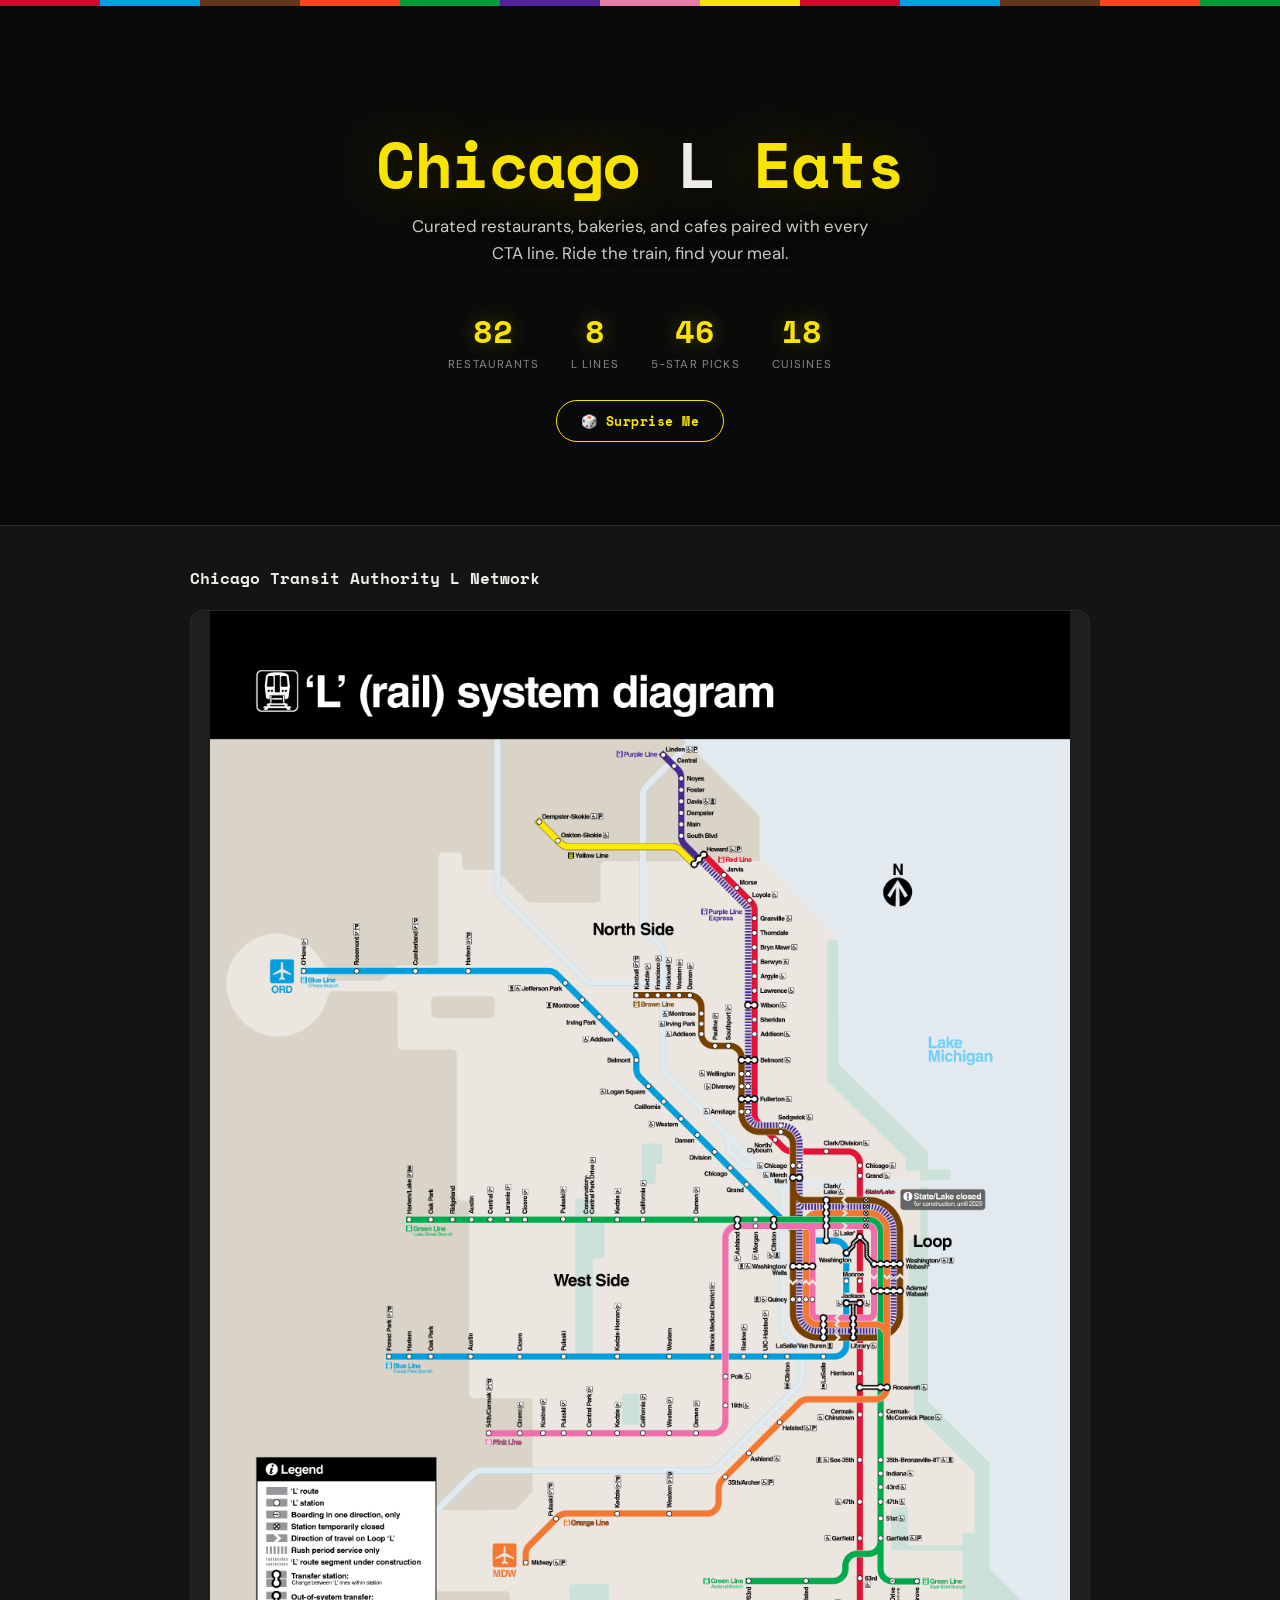
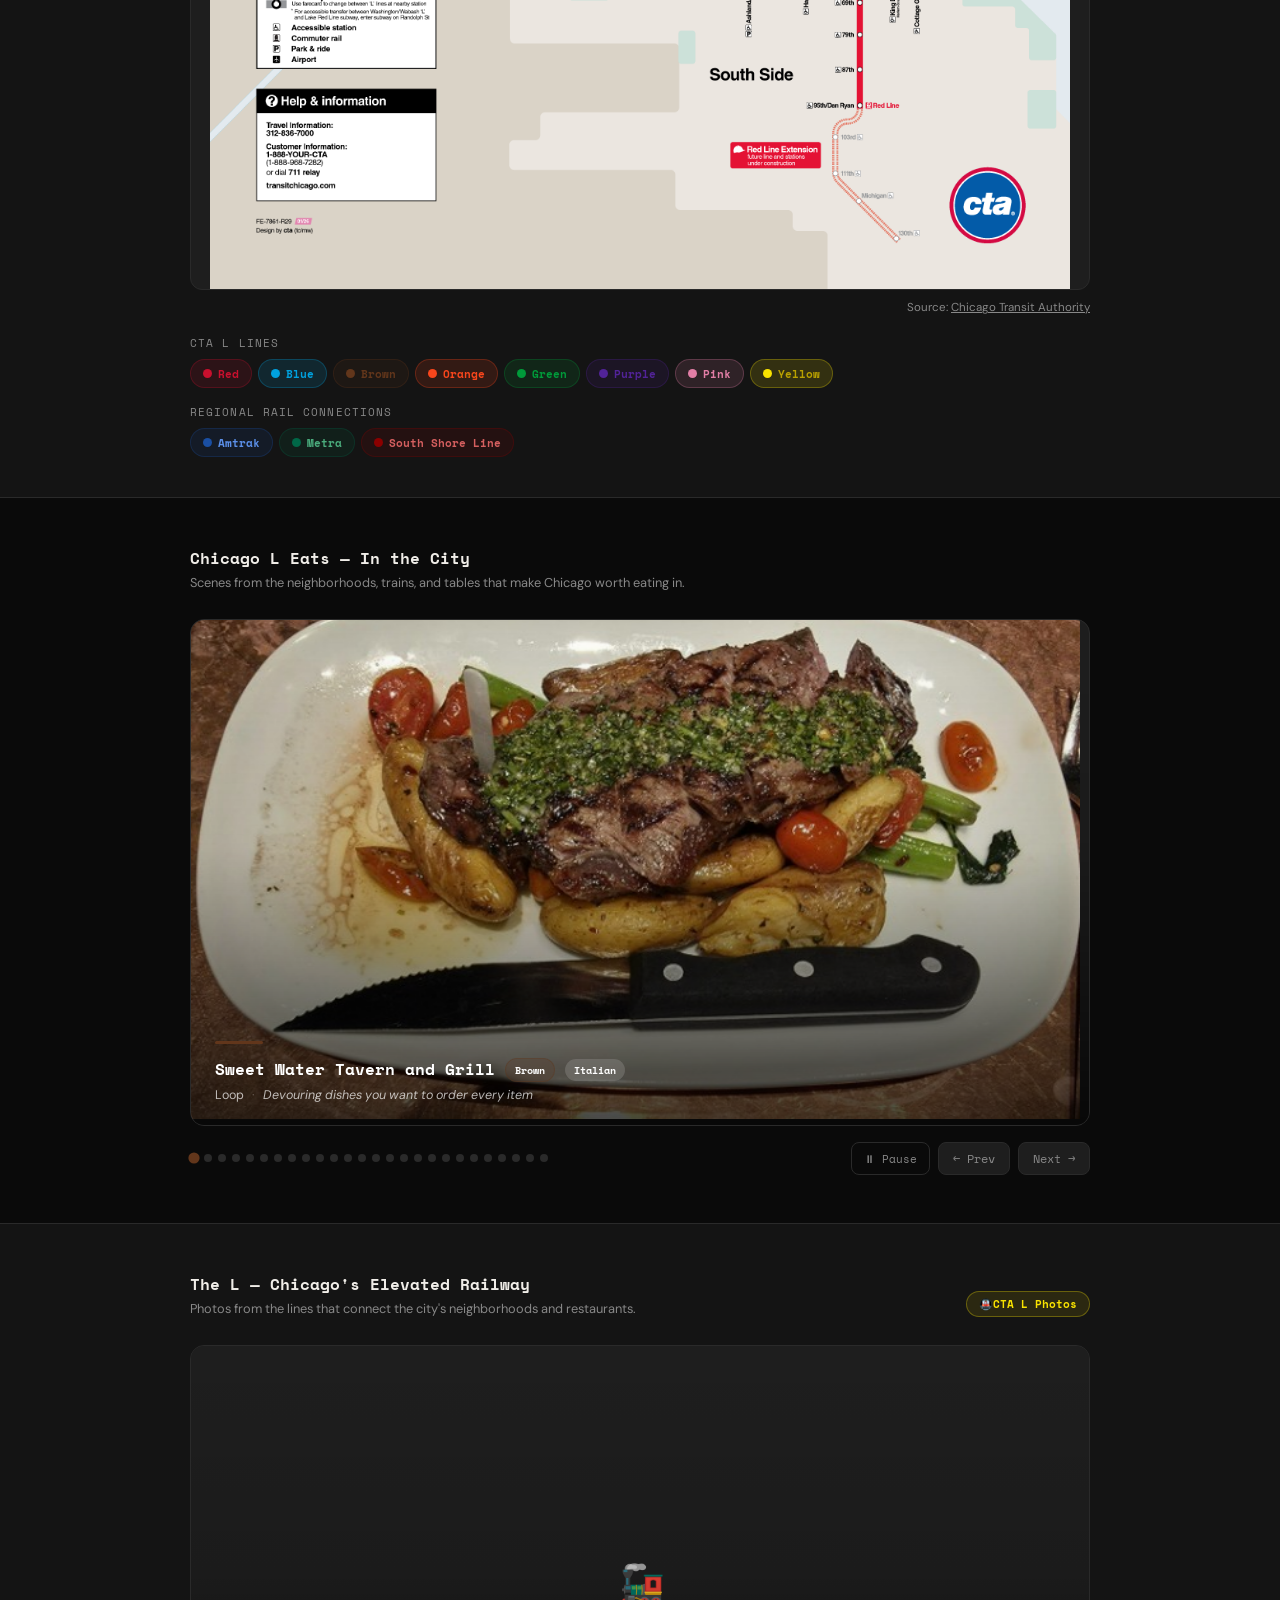
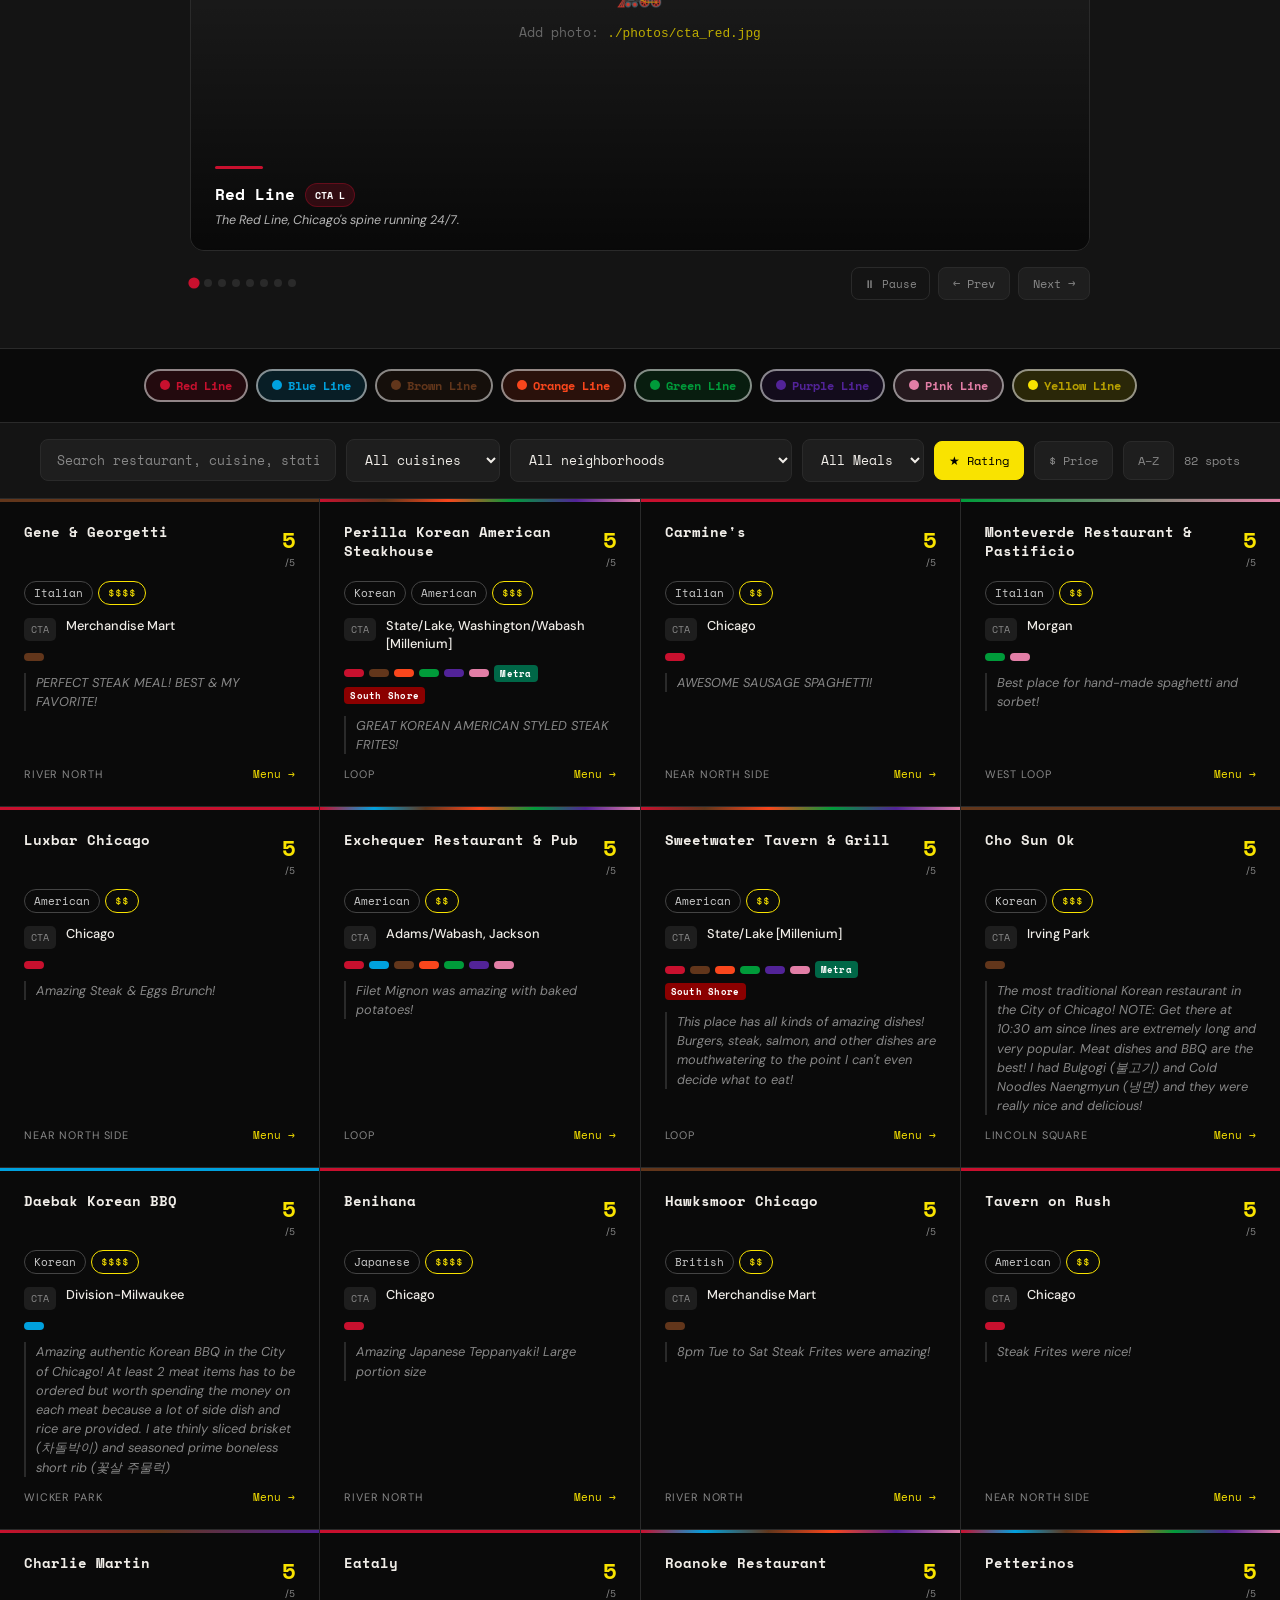
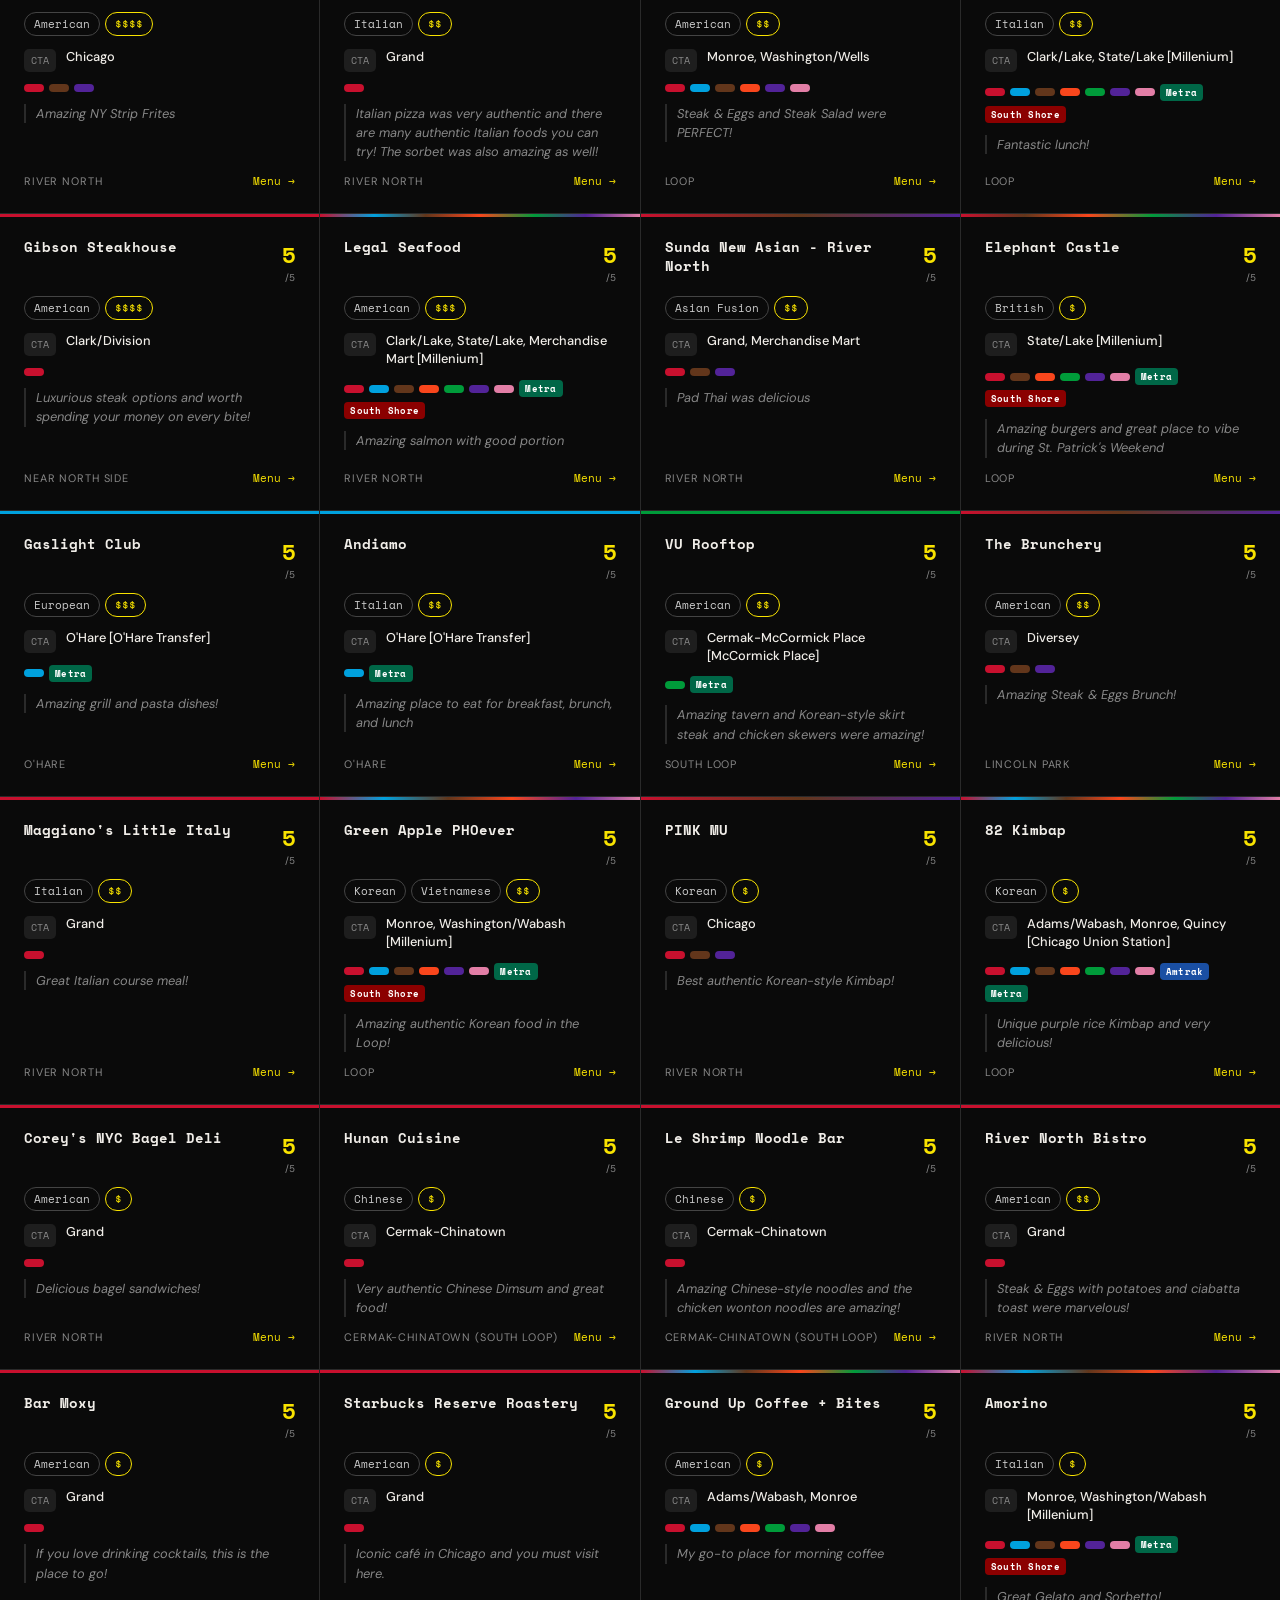
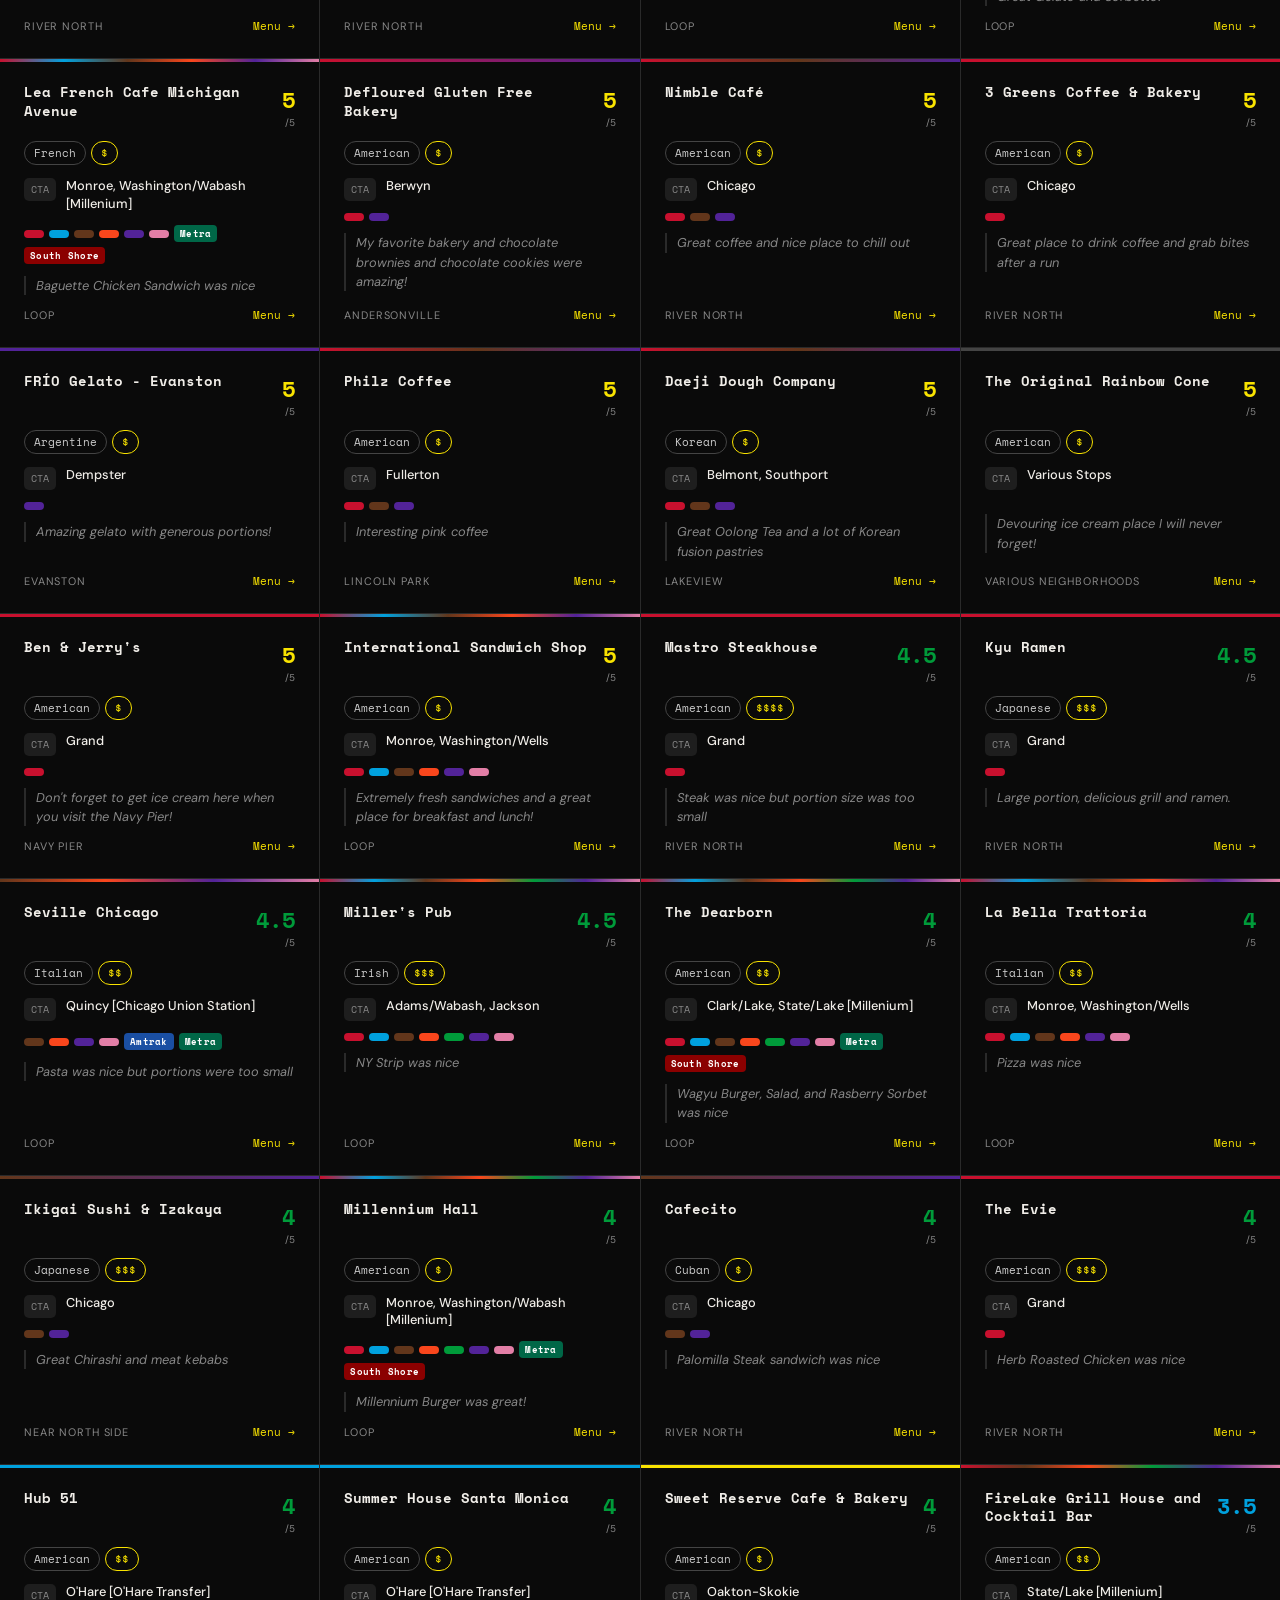
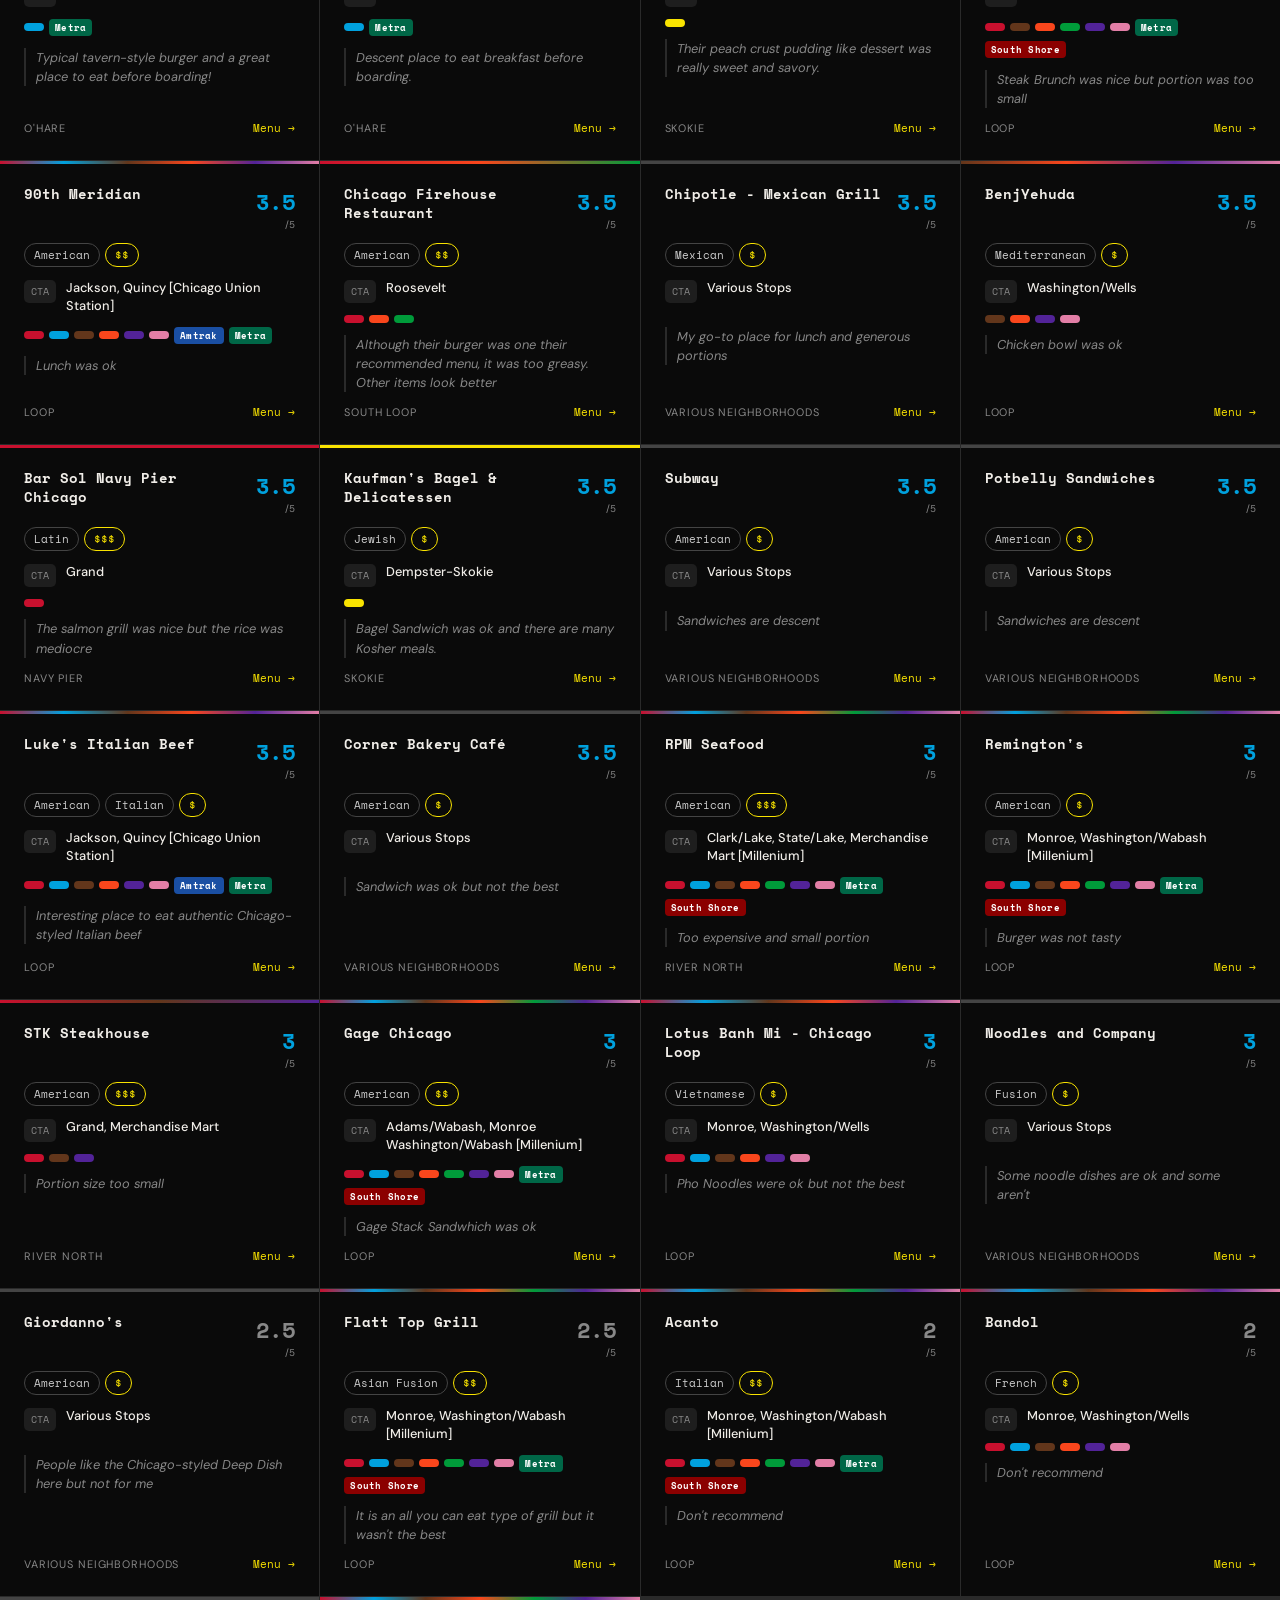
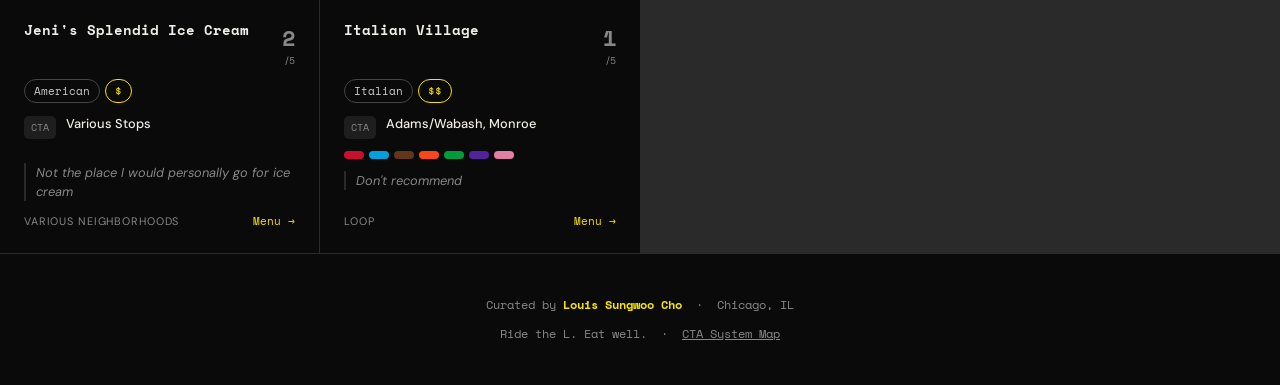
==== index.html @ 239d0ec7 "add" ====
<!DOCTYPE html>
<html lang="en">
<head>
<meta charset="UTF-8">
<meta name="viewport" content="width=device-width, initial-scale=1.0">
<title>Chicago L Eats — Ride the Line, Find Your Meal</title>
<link rel="icon" href="favicon.ico?v=2" type="image/x-icon"/>
<link rel="preconnect" href="https://fonts.googleapis.com">
<link href="https://fonts.googleapis.com/css2?family=Space+Mono:ital,wght@0,400;0,700;1,400&family=DM+Sans:wght@300;400;500;600&display=swap" rel="stylesheet">
<link rel="stylesheet" href="./styles.css">
</head>
<body>

<div class="hero-track"></div>

<header class="hero">
  <!--
    VIDEO BACKGROUND: add your .mp4 file to your repo and set the src below.
    e.g. src="./videos/chicago_l.mp4"
    Recommended: a short 10-30s looping clip of the L train or Chicago skyline.
    Keep the file under 20MB for fast loading. Convert at handbrake.fr if needed.
  -->
  <!-- <video class="hero-video" autoplay muted loop playsinline poster="./photos/chicago_l_henge.jpg">
    <source src="./videos/chicago_l.mp4" type="video/mp4">
  </video> -->

  <div class="hero-video-wrap">
    <iframe
      class="hero-video"
      src="https://www.youtube.com/embed/EY0L-EvejqA?autoplay=1&mute=1&loop=1&playlist=EY0L-EvejqA&controls=0&playsinline=1&rel=0"
      title="Chicago L background video"
      frameborder="0"
      allow="autoplay; fullscreen"
      allowfullscreen>
    </iframe>
  </div>
  <div class="hero-overlay"></div>

 

  <h1>Chicago <span>L</span> Eats</h1>
  <p>Curated restaurants, bakeries, and cafes paired with every CTA line. Ride the train, find your meal.</p>
  <div class="hero-stats">
    <div class="stat"><div class="stat-n" id="stat-total">—</div><div class="stat-l">Restaurants</div></div>
    <div class="stat"><div class="stat-n">8</div><div class="stat-l">L Lines</div></div>
    <div class="stat"><div class="stat-n" id="stat-5star">—</div><div class="stat-l">5-Star Picks</div></div>
    <div class="stat"><div class="stat-n" id="stat-cuisines">—</div><div class="stat-l">Cuisines</div></div>
  </div>
  <div class="surprise-wrap">
    <button class="surprise-btn" onclick="openSurprise()">🎲 Surprise Me</button>
  </div>
</header>

<!-- CTA SYSTEM MAP -->
<section class="map-section">
  <div class="map-section-inner">
    <div class="map-header">
      <div>
        <div class="map-title">Chicago Transit Authority L Network</div>
      </div>
    </div>
    <div class="map-img-wrap" id="mapWrap">
      <img src="./cta_l_map.png" alt="CTA L System Map"
           onerror="this.parentElement.innerHTML=document.getElementById('mapFallback').innerHTML"
           style="width:100%; display:block;">
    </div>
    <div id="mapFallback" style="display:none">
      <div class="map-img-placeholder">
        <div class="map-icon">🗺️</div>
        <div>Add <code>cta_l_map.png</code> to your repo to display the system map here.</div>
        <div style="margin-top:8px"><a href="https://www.transitchicago.com/maps/" target="_blank" style="color:var(--accent)">Download official CTA map →</a></div>
      </div>
    </div>
    <div class="map-source">
      Source: <a href="https://www.transitchicago.com/maps/" target="_blank">Chicago Transit Authority</a>
    </div>
    <div class="transit-legend">
      <div class="transit-group">
        <div class="transit-group-label">CTA L Lines</div>
        <div class="transit-pills" id="ctaPills"></div>
      </div>
      <div class="transit-group">
        <div class="transit-group-label">Regional Rail Connections</div>
        <div class="transit-pills">
          <div class="transit-pill" style="background:#1a4fa322; color:#5b8fe8; border-color:#1a4fa344">
            <div class="transit-dot" style="background:#1a4fa3"></div>Amtrak
          </div>
          <div class="transit-pill" style="background:#00674722; color:#4aab7c; border-color:#00674744">
            <div class="transit-dot" style="background:#006747"></div>Metra
          </div>
          <div class="transit-pill" style="background:#8B000022; color:#d45f5f; border-color:#8B000044">
            <div class="transit-dot" style="background:#8B0000"></div>South Shore Line
          </div>
        </div>
      </div>
    </div>
  </div>
</section>

<!-- PHOTO GALLERY -->
<section class="gallery-section">
  <div class="gallery-section-inner">
    <div class="gallery-header">
      <div class="gallery-title">Chicago L Eats — In the City</div>
      <div class="gallery-subtitle">Scenes from the neighborhoods, trains, and tables that make Chicago worth eating in.</div>
    </div>
    <div class="gallery-stage" id="galleryStage"></div>
    <div class="gallery-controls">
      <div class="gallery-dots" id="galleryDots"></div>
      <div style="display:flex;gap:8px;align-items:center">
        <button class="gallery-pause-btn" id="galleryPauseBtn" onclick="toggleGalleryPause()">⏸ Pause</button>
        <div class="gallery-nav">
          <button class="gallery-nav-btn" onclick="galleryStep(-1)">← Prev</button>
          <button class="gallery-nav-btn" onclick="galleryStep(1)">Next →</button>
        </div>
      </div>
    </div>
  </div>
</section>

<!-- L TRAIN PHOTO GALLERY -->
<section class="l-train-section">
  <div class="l-train-section-inner">
    <div class="l-train-header">
      <div>
        <div class="l-train-title">The L — Chicago's Elevated Railway</div>
        <div class="l-train-subtitle">Photos from the lines that connect the city's neighborhoods and restaurants.</div>
      </div>
      <div class="l-train-badge">🚇CTA L Photos</div>
    </div>
    <div class="gallery-stage" id="lTrainStage"></div>
    <div class="gallery-controls">
      <div class="gallery-dots" id="lTrainDots"></div>
      <div style="display:flex;gap:8px;align-items:center">
        <button class="gallery-pause-btn" id="lTrainPauseBtn" onclick="toggleLTrainPause()">⏸ Pause</button>
        <div class="gallery-nav">
          <button class="gallery-nav-btn" onclick="lTrainStep(-1)">← Prev</button>
          <button class="gallery-nav-btn" onclick="lTrainStep(1)">Next →</button>
        </div>
      </div>
    </div>
  </div>
</section>

<!-- L LINE FILTER -->
<div class="lines-legend" id="linesLegend"></div>

<!-- CONTROLS -->
<div class="controls">
  <input type="text" id="searchInput" placeholder="Search restaurant, cuisine, station...">
  <select id="cuisineFilter"><option value="">All cuisines</option></select>
  <select id="neighborhoodFilter"><option value="">All neighborhoods</option></select>
  <select id="mealFilter">
    <option value="">All Meals</option>
    <option value="Breakfast">Breakfast</option>
    <option value="Lunch">Lunch</option>
    <option value="Dinner">Dinner</option>
    <option value="Bakery">Bakery</option>
    <option value="Café">Café</option>
    <option value="Dessert">Dessert</option>
  </select>
  <button class="sort-btn active" id="sortRating" onclick="setSort('rating')">★ Rating</button>
  <button class="sort-btn" id="sortPrice" onclick="setSort('price')">$ Price</button>
  <button class="sort-btn" id="sortName" onclick="setSort('name')">A–Z</button>
  <span class="count-badge" id="countBadge">Loading…</span>
</div>

<!-- GRID -->
<div class="grid" id="grid"></div>
<div class="no-results" id="noResults" style="display:none;">No restaurants match your filters. Try adjusting your search or line selection.</div>

<!-- DETAIL MODAL -->
<div class="modal-overlay" id="modalOverlay" onclick="closeModal(event)">
  <div class="modal">
    <div class="modal-hero">
      <div class="modal-hero-bar" id="modalBar"></div>
      <button class="modal-close" onclick="closeModalDirect()">✕</button>
      <div class="modal-title" id="modalTitle"></div>
    </div>
    <div class="modal-body" id="modalBody"></div>
  </div>
</div>

<!-- CINEMATIC SURPRISE MODAL -->
<div class="surprise-overlay" id="surpriseOverlay" onclick="closeSurprise(event)">
  <div class="surprise-modal" id="surpriseModal">
    <button class="surprise-close-btn" onclick="closeSurpriseDirectly()">✕</button>

    <!-- Animated line color banner -->
    <div class="surprise-line-banner" id="surpriseLineBanner"></div>

    <!-- PHASE 1: Rolling -->
    <div class="surprise-rolling-phase" id="surpriseRollingPhase">
      <div class="dice-wrap">
        <div class="dice" id="surpriseDice">🎲</div>
      </div>
      <div class="slot-machine-wrap">
        <div class="slot-machine" id="slotMachine">Gene & Georgetti</div>
      </div>
      <div class="rolling-label" id="rollingLabel">Finding your next meal...</div>
      <div class="rolling-lines" id="rollingLineDots"></div>
    </div>

    <!-- PHASE 2: Reveal -->
    <div class="surprise-reveal-phase" id="surpriseRevealPhase">
      <div class="surprise-reveal-header">
        <div class="surprise-reveal-bg" id="surpriseRevealBg"></div>
        <div class="surprise-reveal-overlay"></div>
        <div class="surprise-reveal-title-wrap">
          <div class="surprise-reveal-restaurant" id="surpriseRevealName"></div>
          <div class="surprise-reveal-subtitle-row" id="surpriseRevealSubtitle"></div>
        </div>
      </div>

      <div class="surprise-stars-row" id="surpriseStarsRow"></div>
      <div class="surprise-tags-row" id="surpriseTagsRow"></div>
      <div class="surprise-quote" id="surpriseQuote"></div>
      <div class="surprise-station-row" id="surpriseStationRow"></div>

      <div class="surprise-actions">
        <button class="surprise-action-btn" onclick="rerollSurprise()">🎲 Roll Again</button>
        <button class="surprise-action-btn primary" onclick="viewSurprise()">Let's Go! →</button>
      </div>
    </div>
  </div>
</div>

<footer>
  <p>Curated by <strong>Louis Sungwoo Cho</strong> &nbsp;·&nbsp; Chicago, IL</p>
  <p style="margin-top:6px">Ride the L. Eat well. &nbsp;·&nbsp; <a href="https://www.transitchicago.com/maps/" target="_blank">CTA System Map</a></p>
</footer>

<script src="./app.js"></script>
</body>
</html>
---- styles.css ----
/* ================================================================
   Chicago L Eats — styles.css
   ================================================================ */

:root {
  --red: #C8102E; --blue: #00A1DE; --brown: #62361B; --orange: #F9461C; --green: #009B3A;
  --purple: #522398; --pink: #E27EA6; --yellow: #F9E300;
  --bg: #0a0a0a; --surface: #141414; --surface2: #1e1e1e; --border: #2a2a2a;
  --text: #f0ede8; --muted: #888; --accent: #F9E300;
  --amtrak: #1a4fa3; --metra: #006747; --southshore: #8B0000;
}
* { box-sizing: border-box; margin: 0; padding: 0; }
body { font-family: 'DM Sans', sans-serif; background: var(--bg); color: var(--text); min-height: 100vh; }

/* ---- ANIMATED TRACK ---- */
.hero-track {
  position: fixed;
  top: 0; left: 0; right: 0;
  height: 6px; z-index: 999;
  background: repeating-linear-gradient(90deg,
    var(--red)    0px  100px,
    var(--blue)   100px 200px,
    var(--brown)  200px 300px,
    var(--orange) 300px 400px,
    var(--green)  400px 500px,
    var(--purple) 500px 600px,
    var(--pink)   600px 700px,
    var(--yellow) 700px 800px
  );
  background-size: 800px 100%;
  animation: slide 16s linear infinite;
}
@keyframes slide {
  from { background-position: 0 0; }
  to   { background-position: 800px 0; }
}

/* ---- HERO with VIDEO BACKGROUND ----
.hero {
  position: relative; padding: 120px 40px 80px; text-align: center;
  border-bottom: 1px solid var(--border); overflow: hidden; margin-top: 6px;
  min-height: 520px; display: flex; flex-direction: column; align-items: center; justify-content: center;
}


/* ---- HERO with VIDEO BACKGROUND ---- */
.hero {
  position: relative;
  padding: 120px 40px 80px;
  text-align: center;
  border-bottom: 1px solid var(--border);
  overflow: hidden;
  margin-top: 6px;
  min-height: 520px;
  display: flex;
  flex-direction: column;
  align-items: center;
  justify-content: center;
}

/* YouTube iframe wrapper */
.hero-video-wrap {
  position: absolute;
  inset: 0;
  z-index: 0;
  overflow: hidden;
}

/* YouTube iframe background */
.hero-video {
  position: absolute;
  top: 50%;
  left: 50%;
  width: 177.78vh;
  height: 56.25vw;
  min-width: 100%;
  min-height: 100%;
  transform: translate(-50%, -50%);
  opacity: 0.75;
  z-index: 0;
  pointer-events: none;
  border: 0;
}

/* Dark overlay over video */
.hero-overlay {
  position: absolute;
  inset: 0;
  z-index: 1;
  background: linear-gradient(
    to bottom,
    rgba(10,10,10,0.5) 0%,
    rgba(10,10,10,0.3) 50%,
    rgba(10,10,10,0.7) 100%
  );
  pointer-events: none;
}

/* All hero content sits above video */
.hero > *:not(.hero-video-wrap):not(.hero-overlay) {
  position: relative;
  z-index: 2;
}

.hero h1 {
  font-family: 'Space Mono', monospace;
  font-size: clamp(2rem, 5vw, 4rem);
  font-weight: 700;
  letter-spacing: -0.02em;
  line-height: 1.1;
  color: var(--accent);
  text-shadow: 0 0 60px rgba(249,227,0,0.3), 0 2px 20px rgba(0,0,0,0.8);
}

.hero h1 span { color: var(--text); }

.hero p {
  font-size: 1.05rem;
  color: rgba(240,237,232,0.85);
  max-width: 480px;
  margin: 14px auto 0;
  line-height: 1.6;
  text-shadow: 0 1px 8px rgba(0,0,0,0.6);
}

.hero-stats {
  display: flex;
  gap: 32px;
  justify-content: center;
  margin-top: 40px;
  flex-wrap: wrap;
}

.stat { text-align: center; }

.stat-n {
  font-family: 'Space Mono', monospace;
  font-size: 2rem;
  font-weight: 700;
  color: var(--accent);
  text-shadow: 0 0 20px rgba(249,227,0,0.3);
}

.stat-l {
  font-size: 0.72rem;
  color: var(--muted);
  text-transform: uppercase;
  letter-spacing: 0.1em;
  margin-top: 2px;
}


/* ---- SURPRISE ME BUTTON ---- */
.surprise-wrap { display: flex; justify-content: center; margin-top: 28px; }
.surprise-btn {
  font-family: 'Space Mono', monospace; font-size: 0.82rem; font-weight: 700;
  background: transparent; border: 1.5px solid var(--accent); color: var(--accent);
  padding: 10px 24px; border-radius: 30px; cursor: pointer;
  transition: all 0.2s; letter-spacing: 0.04em;
}
.surprise-btn:hover { background: var(--accent); color: #000; transform: scale(1.04); }

/* ---- MAP SECTION ---- */
.map-section {
  border-bottom: 1px solid var(--border); padding: 40px;
  background: var(--surface);
}
.map-section-inner { max-width: 900px; margin: 0 auto; }
.map-header { display: flex; justify-content: space-between; align-items: center; margin-bottom: 20px; flex-wrap: wrap; gap: 12px; }
.map-title { font-family: 'Space Mono', monospace; font-size: 1rem; font-weight: 700; color: var(--text); }
.map-subtitle { font-size: 0.8rem; color: var(--muted); margin-top: 3px; }
.map-img-wrap {
  border-radius: 12px; overflow: hidden; border: 1px solid var(--border);
  background: var(--surface2); text-align: center;
}
.map-img-wrap img { width: 100%; max-width: 860px; display: block; margin: 0 auto; }
.map-img-placeholder {
  padding: 60px 20px; color: var(--muted); font-family: 'Space Mono', monospace; font-size: 0.8rem;
}
.map-img-placeholder .map-icon { font-size: 3rem; margin-bottom: 12px; }
.map-source { font-size: 0.72rem; color: var(--muted); margin-top: 10px; text-align: right; }
.map-source a { color: var(--muted); text-decoration: underline; }

/* ---- TRANSIT LEGEND ---- */
.transit-legend { margin-top: 20px; display: flex; flex-wrap: wrap; gap: 16px; }
.transit-group-label { font-size: 0.68rem; text-transform: uppercase; letter-spacing: 0.1em; color: var(--muted); margin-bottom: 8px; font-family: 'Space Mono', monospace; }
.transit-pills { display: flex; flex-wrap: wrap; gap: 6px; }
.transit-pill {
  display: flex; align-items: center; gap: 6px; padding: 5px 12px;
  border-radius: 20px; font-family: 'Space Mono', monospace; font-size: 0.7rem; font-weight: 700;
  border: 1.5px solid transparent; cursor: default;
}
.transit-dot { width: 9px; height: 9px; border-radius: 50%; flex-shrink: 0; }

/* ---- LINE LEGEND (filter) ---- */
.lines-legend {
  display: flex; flex-wrap: wrap; gap: 8px; justify-content: center;
  padding: 20px 40px; border-bottom: 1px solid var(--border);
}
.line-badge {
  display: flex; align-items: center; gap: 6px; padding: 6px 14px;
  border-radius: 20px; font-family: 'Space Mono', monospace; font-size: 0.72rem;
  font-weight: 700; cursor: pointer; transition: transform 0.15s, opacity 0.15s;
  border: 2px solid transparent; user-select: none;
}
.line-badge:hover { transform: scale(1.05); }
.line-badge.active { border-color: rgba(255,255,255,0.5); }
.line-badge.inactive { opacity: 0.28; }
.line-dot { width: 10px; height: 10px; border-radius: 50%; flex-shrink: 0; }

/* ---- CONTROLS ---- */
.controls {
  display: flex; gap: 10px; flex-wrap: wrap; align-items: center;
  padding: 16px 40px; border-bottom: 1px solid var(--border); background: var(--surface);
}
.controls input[type=text] {
  flex: 1; min-width: 200px; padding: 10px 16px; background: var(--surface2);
  border: 1px solid var(--border); border-radius: 8px; color: var(--text);
  font-family: 'Space Mono', monospace; font-size: 0.82rem;
}
.controls input[type=text]::placeholder { color: var(--muted); }
.controls input[type=text]:focus { outline: none; border-color: var(--accent); }
.controls select {
  padding: 10px 14px; background: var(--surface2); border: 1px solid var(--border);
  border-radius: 8px; color: var(--text); font-family: 'Space Mono', monospace; font-size: 0.8rem; cursor: pointer;
}
.sort-btn {
  padding: 10px 14px; background: var(--surface2); border: 1px solid var(--border);
  border-radius: 8px; color: var(--muted); font-family: 'Space Mono', monospace;
  font-size: 0.75rem; cursor: pointer; transition: all 0.15s; white-space: nowrap;
}
.sort-btn:hover, .sort-btn.active { background: var(--accent); color: #000; border-color: var(--accent); }
.count-badge { margin-left: auto; font-family: 'Space Mono', monospace; font-size: 0.75rem; color: var(--muted); white-space: nowrap; }

/* ---- GRID ---- */
.grid { display: grid; grid-template-columns: repeat(auto-fill, minmax(300px, 1fr)); gap: 1px; background: var(--border); }
.card {
  background: var(--bg); padding: 24px; display: flex; flex-direction: column;
  gap: 12px; cursor: pointer; transition: background 0.15s; position: relative; overflow: hidden;
}
.card:hover { background: var(--surface); }
.card-accent-bar { position: absolute; top: 0; left: 0; right: 0; height: 3px; }
.card-header { display: flex; justify-content: space-between; align-items: flex-start; gap: 12px; }
.card-name { font-family: 'Space Mono', monospace; font-size: 0.9rem; font-weight: 700; line-height: 1.3; color: var(--text); }
.card-rating { display: flex; flex-direction: column; align-items: flex-end; flex-shrink: 0; }
.rating-num { font-family: 'Space Mono', monospace; font-size: 1.4rem; font-weight: 700; }
.rating-stars { font-size: 0.62rem; color: var(--muted); }
.card-meta { display: flex; flex-wrap: wrap; gap: 5px; }
.meta-tag {
  font-size: 0.68rem; padding: 3px 9px; border-radius: 20px;
  border: 1px solid var(--border); color: var(--muted); font-family: 'Space Mono', monospace;
}
.meta-tag.cuisine { border-color: #444; color: #ccc; }
.meta-tag.price { border-color: var(--accent); color: var(--accent); }
.card-station { display: flex; align-items: flex-start; gap: 10px; }
.station-icon { font-size: 10px; background: var(--surface2); padding: 4px 7px; border-radius: 5px; font-family: 'Space Mono', monospace; color: var(--muted); flex-shrink: 0; margin-top: 1px; }
.station-name { font-size: 0.8rem; color: var(--text); font-weight: 500; line-height: 1.4; }
.card-lines { display: flex; gap: 5px; flex-wrap: wrap; align-items: center; }
.line-pill { width: 20px; height: 8px; border-radius: 4px; }
.connector-badge {
  font-family: 'Space Mono', monospace; font-size: 0.58rem; font-weight: 700;
  padding: 2px 6px; border-radius: 4px; letter-spacing: 0.03em;
}
.badge-amtrak { background: var(--amtrak); color: #fff; }
.badge-metra { background: var(--metra); color: #fff; }
.badge-southshore { background: var(--southshore); color: #fff; }
.card-comment { font-size: 0.8rem; color: var(--muted); line-height: 1.5; font-style: italic; border-left: 2px solid var(--border); padding-left: 10px; }
.card-footer { display: flex; justify-content: space-between; align-items: center; margin-top: auto; }
.card-hood { font-size: 0.68rem; color: var(--muted); text-transform: uppercase; letter-spacing: 0.08em; }
.card-link { font-family: 'Space Mono', monospace; font-size: 0.68rem; color: var(--accent); text-decoration: none; }
.card-link:hover { text-decoration: underline; }
.no-results { padding: 80px 40px; text-align: center; color: var(--muted); font-family: 'Space Mono', monospace; font-size: 0.85rem; }

/* ---- MODAL ---- */
.modal-overlay {
  display: none; position: fixed; inset: 0; background: rgba(0,0,0,0.88);
  z-index: 200; align-items: center; justify-content: center; padding: 20px;
}
.modal-overlay.open { display: flex; }
.modal {
  background: var(--surface); border: 1px solid var(--border); border-radius: 16px;
  max-width: 560px; width: 100%; max-height: 90vh; overflow-y: auto; position: relative;
}
.modal-hero { padding: 32px 32px 0; position: relative; }
.modal-hero-bar { height: 4px; border-radius: 2px; margin-bottom: 24px; }
.modal-title { font-family: 'Space Mono', monospace; font-size: 1.3rem; font-weight: 700; line-height: 1.2; padding-right: 40px; }
.modal-close {
  position: absolute; top: 16px; right: 16px; background: var(--surface2);
  border: 1px solid var(--border); border-radius: 8px; color: var(--muted);
  font-size: 1rem; cursor: pointer; padding: 4px 10px; line-height: 1;
}
.modal-close:hover { color: var(--text); }
.modal-body { padding: 20px 32px 32px; display: flex; flex-direction: column; gap: 18px; }
.modal-row { display: flex; gap: 12px; }
.modal-field { flex: 1; }
.modal-label { font-size: 0.68rem; text-transform: uppercase; letter-spacing: 0.08em; color: var(--muted); margin-bottom: 5px; }
.modal-value { font-size: 0.9rem; color: var(--text); line-height: 1.5; }
.modal-comment-box {
  background: var(--surface2); border-radius: 10px; padding: 16px;
  font-size: 0.85rem; color: var(--text); line-height: 1.65; font-style: italic;
  border-left: 3px solid var(--accent);
}
.modal-lines { display: flex; gap: 7px; flex-wrap: wrap; align-items: center; margin-top: 4px; }
.modal-line-pill {
  display: flex; align-items: center; gap: 6px; padding: 5px 13px;
  border-radius: 20px; font-family: 'Space Mono', monospace; font-size: 0.7rem; font-weight: 700;
}
.modal-connectors { display: flex; gap: 7px; flex-wrap: wrap; margin-top: 4px; }
.modal-connector-pill {
  font-family: 'Space Mono', monospace; font-size: 0.72rem; font-weight: 700;
  padding: 5px 12px; border-radius: 20px;
}
.modal-cta {
  display: block; text-align: center; background: var(--accent); color: #000;
  text-decoration: none; font-family: 'Space Mono', monospace; font-weight: 700;
  font-size: 0.85rem; padding: 14px; border-radius: 10px; margin-top: 4px;
}
.modal-cta:hover { opacity: 0.88; }

/* ================================================================
   CINEMATIC SURPRISE ME MODAL
   ================================================================ */

/* Full-screen dark overlay */
.surprise-overlay {
  display: none; position: fixed; inset: 0; z-index: 300;
  background: rgba(0,0,0,0); backdrop-filter: blur(0px);
  align-items: center; justify-content: center;
  transition: background 0.4s ease, backdrop-filter 0.4s ease;
}
.surprise-overlay.open {
  display: flex;
  background: rgba(0,0,0,0.92);
  backdrop-filter: blur(12px);
}

/* The card itself */
.surprise-modal {
  background: var(--surface);
  border: 1px solid var(--border);
  border-radius: 20px;
  max-width: 520px; width: 100%;
  padding: 0;
  position: relative;
  overflow: hidden;
  opacity: 0;
  transform: scale(0.88) translateY(24px);
  transition: opacity 0.5s cubic-bezier(0.34,1.56,0.64,1), transform 0.5s cubic-bezier(0.34,1.56,0.64,1);
}
.surprise-overlay.open .surprise-modal {
  opacity: 1; transform: scale(1) translateY(0);
}

/* Animated line color banner at top */
.surprise-line-banner {
  height: 6px; width: 100%;
  background: var(--accent);
  transition: background 0.6s ease;
}

/* PHASE 1: Rolling screen */
.surprise-rolling-phase {
  padding: 52px 32px 44px;
  text-align: center;
  display: flex; flex-direction: column; align-items: center; gap: 0;
}
.surprise-rolling-phase.hidden { display: none; }

/* 3D dice */
.dice-wrap {
  perspective: 400px;
  margin-bottom: 28px;
}
.dice {
  width: 72px; height: 72px;
  font-size: 4rem; line-height: 72px; text-align: center;
  display: inline-block;
  transform-style: preserve-3d;
  filter: drop-shadow(0 0 20px rgba(249,227,0,0.5));
}
.dice.rolling {
  animation: diceRoll 0.18s linear infinite;
}
@keyframes diceRoll {
  0%   { transform: rotate3d(1,1,0,0deg)   scale(1); }
  25%  { transform: rotate3d(0,1,1,90deg)  scale(1.1); }
  50%  { transform: rotate3d(1,0,1,180deg) scale(0.95); }
  75%  { transform: rotate3d(1,1,0,270deg) scale(1.1); }
  100% { transform: rotate3d(0,1,1,360deg) scale(1); }
}
.dice.landing {
  animation: diceLand 0.5s cubic-bezier(0.34,1.56,0.64,1) forwards;
}
@keyframes diceLand {
  0%   { transform: scale(1.4) rotate(15deg); }
  60%  { transform: scale(0.9) rotate(-5deg); }
  100% { transform: scale(1) rotate(0deg); }
}

/* Slot machine cycling names */
.slot-machine-wrap {
  height: 38px; overflow: hidden; margin-bottom: 10px; width: 100%;
}
.slot-machine {
  font-family: 'Space Mono', monospace; font-size: 1.1rem; font-weight: 700;
  color: var(--accent);
  animation: slotSpin 0.12s linear infinite;
  white-space: nowrap; overflow: hidden; text-overflow: ellipsis;
  padding: 0 16px;
}
@keyframes slotSpin {
  0%   { transform: translateY(0);     opacity: 1; }
  45%  { transform: translateY(-100%); opacity: 0; }
  46%  { transform: translateY(100%);  opacity: 0; }
  100% { transform: translateY(0);     opacity: 1; }
}
.slot-machine.stopped { animation: none; }

.rolling-label {
  font-family: 'Space Mono', monospace; font-size: 0.72rem;
  color: var(--muted); letter-spacing: 0.12em; text-transform: uppercase;
  margin-top: 4px;
}

/* Spinning L line dots during roll */
.rolling-lines {
  display: flex; gap: 8px; justify-content: center; margin-top: 20px;
}
.rolling-line-dot {
  width: 12px; height: 12px; border-radius: 50%;
  animation: linePulse 0.8s ease-in-out infinite alternate;
}
.rolling-line-dot:nth-child(2) { animation-delay: 0.1s; }
.rolling-line-dot:nth-child(3) { animation-delay: 0.2s; }
.rolling-line-dot:nth-child(4) { animation-delay: 0.3s; }
.rolling-line-dot:nth-child(5) { animation-delay: 0.4s; }
.rolling-line-dot:nth-child(6) { animation-delay: 0.5s; }
.rolling-line-dot:nth-child(7) { animation-delay: 0.6s; }
@keyframes linePulse {
  from { transform: scale(0.6); opacity: 0.3; }
  to   { transform: scale(1.2); opacity: 1; }
}

/* PHASE 2: Reveal screen */
.surprise-reveal-phase {
  display: none; flex-direction: column;
}
.surprise-reveal-phase.visible { display: flex; }

/* Big photo/color header */
.surprise-reveal-header {
  position: relative; height: 180px; overflow: hidden;
  display: flex; align-items: flex-end;
  background: var(--surface2);
}
.surprise-reveal-bg {
  position: absolute; inset: 0;
  opacity: 0.18;
  background: radial-gradient(ellipse at center, var(--accent) 0%, transparent 70%);
  transition: background 0.6s;
}
.surprise-reveal-overlay {
  position: absolute; inset: 0;
  background: linear-gradient(to top, var(--surface) 0%, transparent 60%);
}
.surprise-reveal-title-wrap {
  position: relative; z-index: 2; padding: 0 28px 22px; width: 100%;
}
.surprise-reveal-restaurant {
  font-family: 'Space Mono', monospace; font-size: 1.45rem; font-weight: 700;
  color: var(--text); line-height: 1.2;
  opacity: 0; transform: translateY(12px);
  transition: opacity 0.5s 0.1s ease, transform 0.5s 0.1s ease;
}
.surprise-reveal-phase.visible .surprise-reveal-restaurant {
  opacity: 1; transform: translateY(0);
}
.surprise-reveal-subtitle-row {
  display: flex; gap: 8px; align-items: center; margin-top: 8px;
  flex-wrap: wrap;
  opacity: 0; transform: translateY(8px);
  transition: opacity 0.5s 0.2s ease, transform 0.5s 0.2s ease;
}
.surprise-reveal-phase.visible .surprise-reveal-subtitle-row {
  opacity: 1; transform: translateY(0);
}

/* Big animated star rating */
.surprise-stars-row {
  display: flex; justify-content: center; gap: 6px;
  padding: 20px 28px 0;
  opacity: 0; transform: scale(0.8);
  transition: opacity 0.4s 0.35s ease, transform 0.4s 0.35s cubic-bezier(0.34,1.56,0.64,1);
}
.surprise-reveal-phase.visible .surprise-stars-row { opacity: 1; transform: scale(1); }
.surprise-star {
  font-size: 2rem;
  filter: drop-shadow(0 0 8px rgba(249,227,0,0.7));
  animation: starPop 0.4s cubic-bezier(0.34,1.56,0.64,1) both;
}
.surprise-star:nth-child(1) { animation-delay: 0.4s; }
.surprise-star:nth-child(2) { animation-delay: 0.5s; }
.surprise-star:nth-child(3) { animation-delay: 0.6s; }
.surprise-star:nth-child(4) { animation-delay: 0.7s; }
.surprise-star:nth-child(5) { animation-delay: 0.8s; }
@keyframes starPop {
  0%   { transform: scale(0) rotate(-30deg); opacity: 0; }
  70%  { transform: scale(1.3) rotate(5deg);  opacity: 1; }
  100% { transform: scale(1) rotate(0deg);   opacity: 1; }
}

/* Tags row */
.surprise-tags-row {
  display: flex; flex-wrap: wrap; gap: 6px; justify-content: center;
  padding: 14px 28px 0;
  opacity: 0; transform: translateY(8px);
  transition: opacity 0.4s 0.5s ease, transform 0.4s 0.5s ease;
}
.surprise-reveal-phase.visible .surprise-tags-row { opacity: 1; transform: translateY(0); }

/* Louis's quote */
.surprise-quote {
  margin: 16px 28px 0;
  background: var(--surface2); border-radius: 10px; padding: 14px 16px;
  font-size: 0.85rem; color: var(--text); line-height: 1.6; font-style: italic;
  border-left: 3px solid var(--accent);
  opacity: 0; transform: translateY(8px);
  transition: opacity 0.4s 0.6s ease, transform 0.4s 0.6s ease;
}
.surprise-reveal-phase.visible .surprise-quote { opacity: 1; transform: translateY(0); }
.surprise-quote-author {
  display: block; margin-top: 6px; font-style: normal;
  font-size: 0.72rem; color: var(--muted);
}

/* CTA station row */
.surprise-station-row {
  display: flex; align-items: center; gap: 10px;
  margin: 14px 28px 0;
  opacity: 0; transform: translateY(8px);
  transition: opacity 0.4s 0.65s ease, transform 0.4s 0.65s ease;
}
.surprise-reveal-phase.visible .surprise-station-row { opacity: 1; transform: translateY(0); }
.surprise-station-icon {
  font-size: 10px; background: var(--surface2); padding: 4px 8px;
  border-radius: 5px; font-family: 'Space Mono', monospace; color: var(--muted);
  flex-shrink: 0; border: 1px solid var(--border);
}
.surprise-station-name {
  font-size: 0.82rem; color: var(--text); font-weight: 500;
}

/* Action buttons */
.surprise-actions {
  display: flex; gap: 10px; justify-content: center; flex-wrap: wrap;
  padding: 20px 28px 28px; margin-top: 4px;
  opacity: 0; transform: translateY(8px);
  transition: opacity 0.4s 0.7s ease, transform 0.4s 0.7s ease;
}
.surprise-reveal-phase.visible .surprise-actions { opacity: 1; transform: translateY(0); }
.surprise-action-btn {
  font-family: 'Space Mono', monospace; font-size: 0.78rem; font-weight: 700;
  padding: 11px 22px; border-radius: 10px; cursor: pointer;
  border: 1.5px solid var(--border); background: var(--surface2);
  color: var(--text); transition: all 0.15s;
}
.surprise-action-btn:hover { border-color: var(--accent); color: var(--accent); }
.surprise-action-btn.primary {
  background: var(--accent); color: #000; border-color: var(--accent);
}
.surprise-action-btn.primary:hover { opacity: 0.88; transform: scale(1.02); }

/* surprise overlay uses .surprise-overlay class, not .modal-overlay */
.surprise-close-btn {
  position: absolute; top: 14px; right: 14px; z-index: 10;
  background: rgba(0,0,0,0.5); border: 1px solid rgba(255,255,255,0.1);
  border-radius: 8px; color: rgba(255,255,255,0.7);
  font-size: 1rem; cursor: pointer; padding: 4px 10px; line-height: 1;
  backdrop-filter: blur(4px); transition: all 0.15s;
}
.surprise-close-btn:hover { color: #fff; background: rgba(0,0,0,0.8); }

/* Confetti particle */
.confetti-particle {
  position: fixed; pointer-events: none; z-index: 400;
  width: 8px; height: 8px; border-radius: 2px;
  animation: confettiFall linear forwards;
}
@keyframes confettiFall {
  0%   { transform: translateY(0) rotate(0deg) scale(1); opacity: 1; }
  80%  { opacity: 1; }
  100% { transform: translateY(100vh) rotate(720deg) scale(0.5); opacity: 0; }
}

/* ---- FOOTER ---- */
footer { padding: 40px; text-align: center; border-top: 1px solid var(--border); color: var(--muted); font-size: 0.78rem; font-family: 'Space Mono', monospace; line-height: 1.8; }
footer strong { color: var(--accent); }
footer a { color: var(--muted); text-decoration: underline; }

/* ---- GALLERY ---- */
.gallery-section {
  border-bottom: 1px solid var(--border);
  background: var(--bg);
  padding: 48px 40px;
  overflow: hidden;
}
.gallery-section-inner { max-width: 900px; margin: 0 auto; }
.gallery-header { margin-bottom: 28px; }
.gallery-title { font-family: 'Space Mono', monospace; font-size: 1rem; font-weight: 700; color: var(--text); }
.gallery-subtitle { font-size: 0.8rem; color: var(--muted); margin-top: 4px; }
.gallery-stage {
  position: relative; border-radius: 14px; overflow: hidden;
  background: var(--surface2); border: 1px solid var(--border);
  aspect-ratio: 16/9;
}
.gallery-slide {
  position: absolute; inset: 0;
  opacity: 0; transition: opacity 0.7s ease-in-out;
  display: flex; align-items: flex-end;
}
.gallery-slide.active { opacity: 1; z-index: 2; }
.gallery-slide.prev   { opacity: 0; z-index: 1; }
.gallery-slide-img {
  position: absolute; inset: 0; width: 100%; height: 100%;
  object-fit: cover; object-position: center;
  transform-origin: center center;
}
.gallery-slide.active .gallery-slide-img {
  animation: kenBurns 6s ease-in-out forwards;
}
@keyframes kenBurns {
  0%   { transform: scale(1.08) translate(1%, 1%); }
  100% { transform: scale(1.0)  translate(-1%, -1%); }
}
.gallery-slide::before {
  content: ''; position: absolute; inset: 0; z-index: 1;
  background: linear-gradient(to top, rgba(0,0,0,0.72) 0%, rgba(0,0,0,0.1) 55%, transparent 100%);
}
.gallery-caption {
  position: relative; z-index: 2; padding: 20px 24px 22px; width: 100%;
}
.gallery-caption-line { display: flex; align-items: center; gap: 10px; flex-wrap: wrap; }
.gallery-caption-name {
  font-family: 'Space Mono', monospace; font-size: 1rem; font-weight: 700;
  color: #fff; line-height: 1.2;
}
.gallery-caption-tag {
  font-family: 'Space Mono', monospace; font-size: 0.65rem; font-weight: 700;
  padding: 3px 9px; border-radius: 12px; background: rgba(255,255,255,0.15);
  color: #fff; backdrop-filter: blur(4px);
}
.gallery-caption-sub {
  font-size: 0.78rem; color: rgba(255,255,255,0.7); margin-top: 5px;
  display: flex; align-items: center; gap: 8px; flex-wrap: wrap;
}
.gallery-caption-bar { height: 3px; border-radius: 2px; margin-bottom: 14px; width: 48px; }
.gallery-controls {
  display: flex; align-items: center; justify-content: space-between;
  margin-top: 16px; gap: 12px;
}
.gallery-dots { display: flex; gap: 6px; align-items: center; flex-wrap: wrap; }
.gallery-dot {
  width: 8px; height: 8px; border-radius: 50%;
  background: var(--border); cursor: pointer;
  transition: background 0.3s, transform 0.2s;
  border: none; padding: 0;
}
.gallery-dot.active { transform: scale(1.4); }
.gallery-nav { display: flex; gap: 8px; }
.gallery-nav-btn {
  font-family: 'Space Mono', monospace; font-size: 0.75rem;
  background: var(--surface2); border: 1px solid var(--border);
  color: var(--muted); padding: 7px 14px; border-radius: 8px;
  cursor: pointer; transition: all 0.15s;
}
.gallery-nav-btn:hover { border-color: var(--accent); color: var(--accent); }
.gallery-pause-btn {
  font-family: 'Space Mono', monospace; font-size: 0.7rem;
  background: transparent; border: 1px solid var(--border);
  color: var(--muted); padding: 7px 12px; border-radius: 8px;
  cursor: pointer; transition: all 0.15s;
}
.gallery-pause-btn:hover { color: var(--text); border-color: #555; }
.gallery-placeholder {
  position: absolute; inset: 0; display: flex; flex-direction: column;
  align-items: center; justify-content: center;
  color: var(--muted); font-family: 'Space Mono', monospace; font-size: 0.8rem;
  gap: 10px; background: var(--surface2);
}
.gallery-placeholder-icon { font-size: 2.5rem; }

/* ---- L TRAIN GALLERY ---- */
.l-train-section {
  border-bottom: 1px solid var(--border);
  background: var(--surface);
  padding: 48px 40px;
  overflow: hidden;
}
.l-train-section-inner { max-width: 900px; margin: 0 auto; }
.l-train-header { margin-bottom: 28px; display: flex; align-items: flex-end; justify-content: space-between; flex-wrap: wrap; gap: 12px; }
.l-train-title { font-family: 'Space Mono', monospace; font-size: 1rem; font-weight: 700; color: var(--text); }
.l-train-subtitle { font-size: 0.8rem; color: var(--muted); margin-top: 4px; }
.l-train-badge {
  font-family: 'Space Mono', monospace; font-size: 0.68rem; font-weight: 700;
  padding: 4px 12px; border-radius: 20px; background: rgba(249,227,0,0.1);
  border: 1px solid rgba(249,227,0,0.3); color: var(--accent);
}

@media (max-width: 640px) {
  .l-train-section { padding: 32px 16px; }
}
@media (max-width: 640px) {
  .hero { padding: 60px 20px 40px; }
  .hero-stats { gap: 20px; }
  .controls { padding: 14px 16px; }
  .lines-legend { padding: 14px 16px; }
  .map-section { padding: 24px 16px; }
  .gallery-section { padding: 32px 16px; }
  .gallery-stage { aspect-ratio: 4/3; }
  .gallery-caption-name { font-size: 0.85rem; }
  .grid { grid-template-columns: 1fr; }
  .modal-body, .modal-hero { padding-left: 18px; padding-right: 18px; }
  .surprise-modal { padding: 28px 18px; }
}
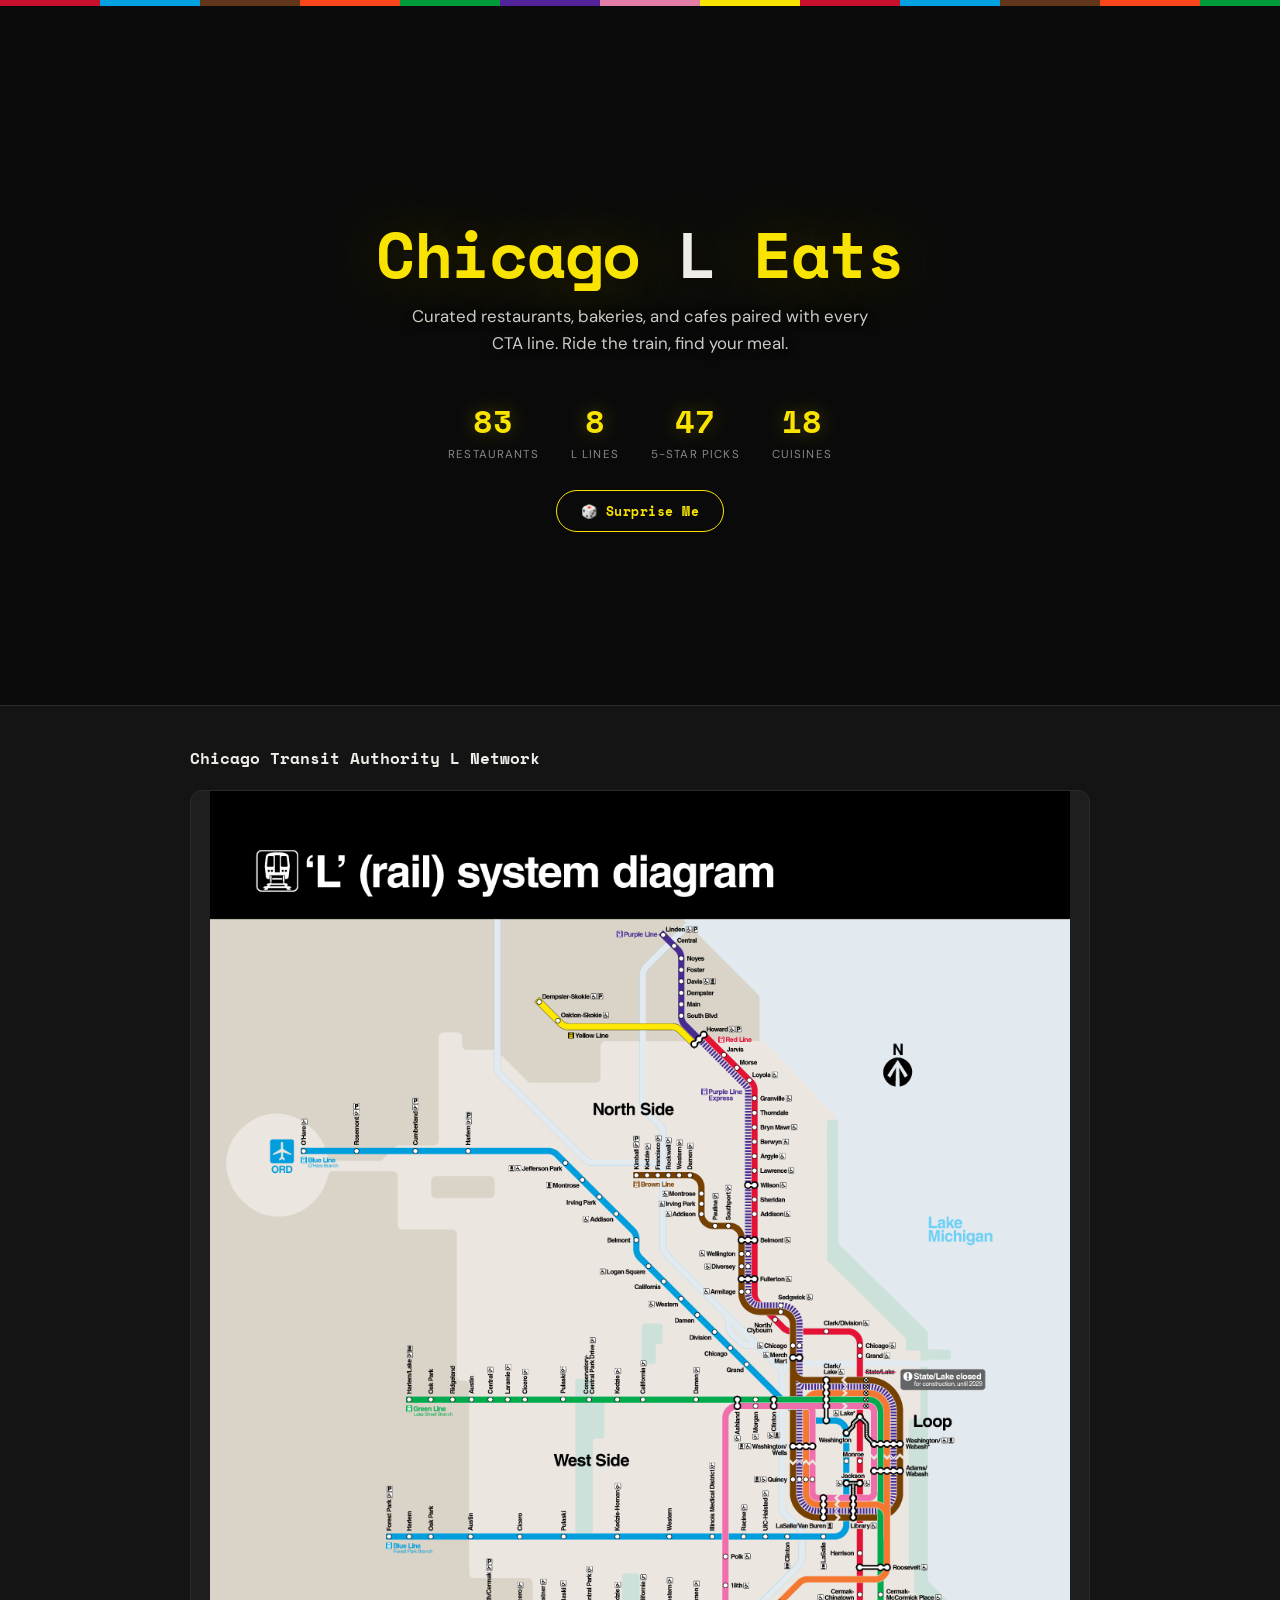
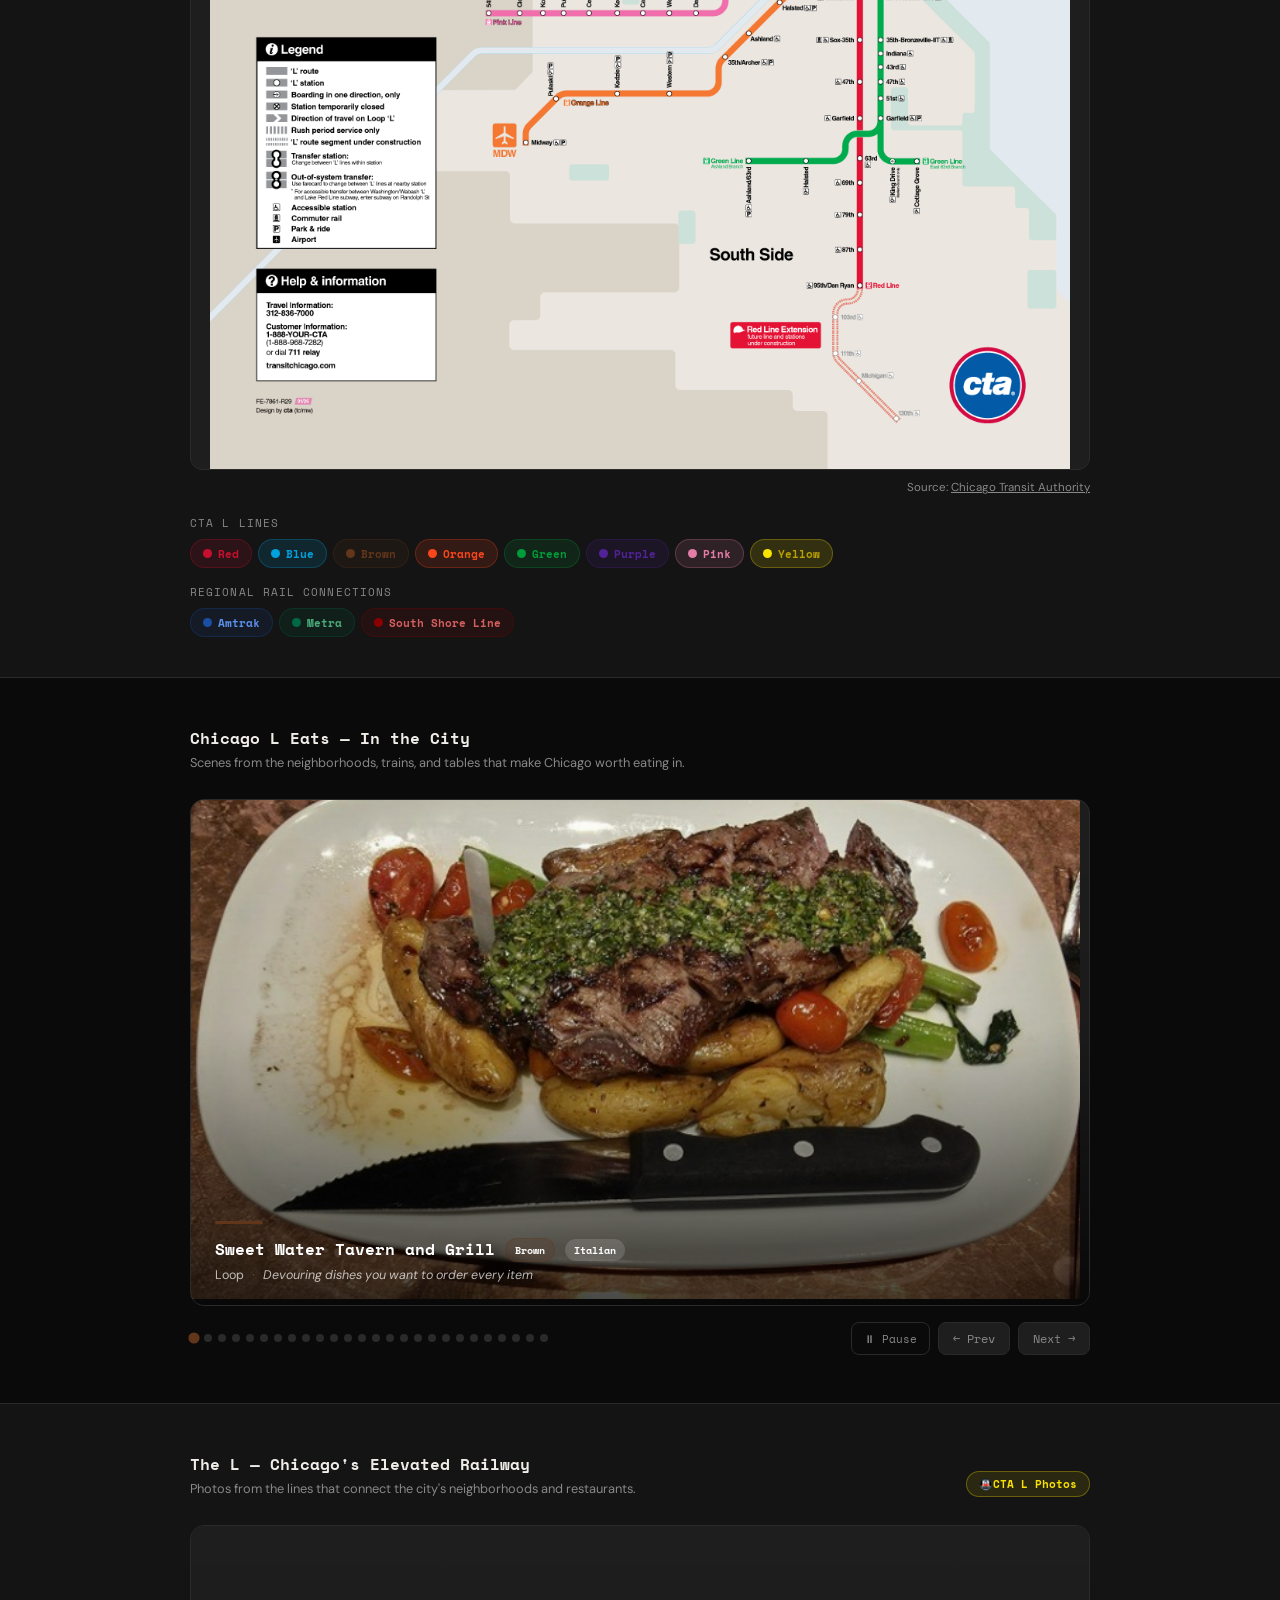
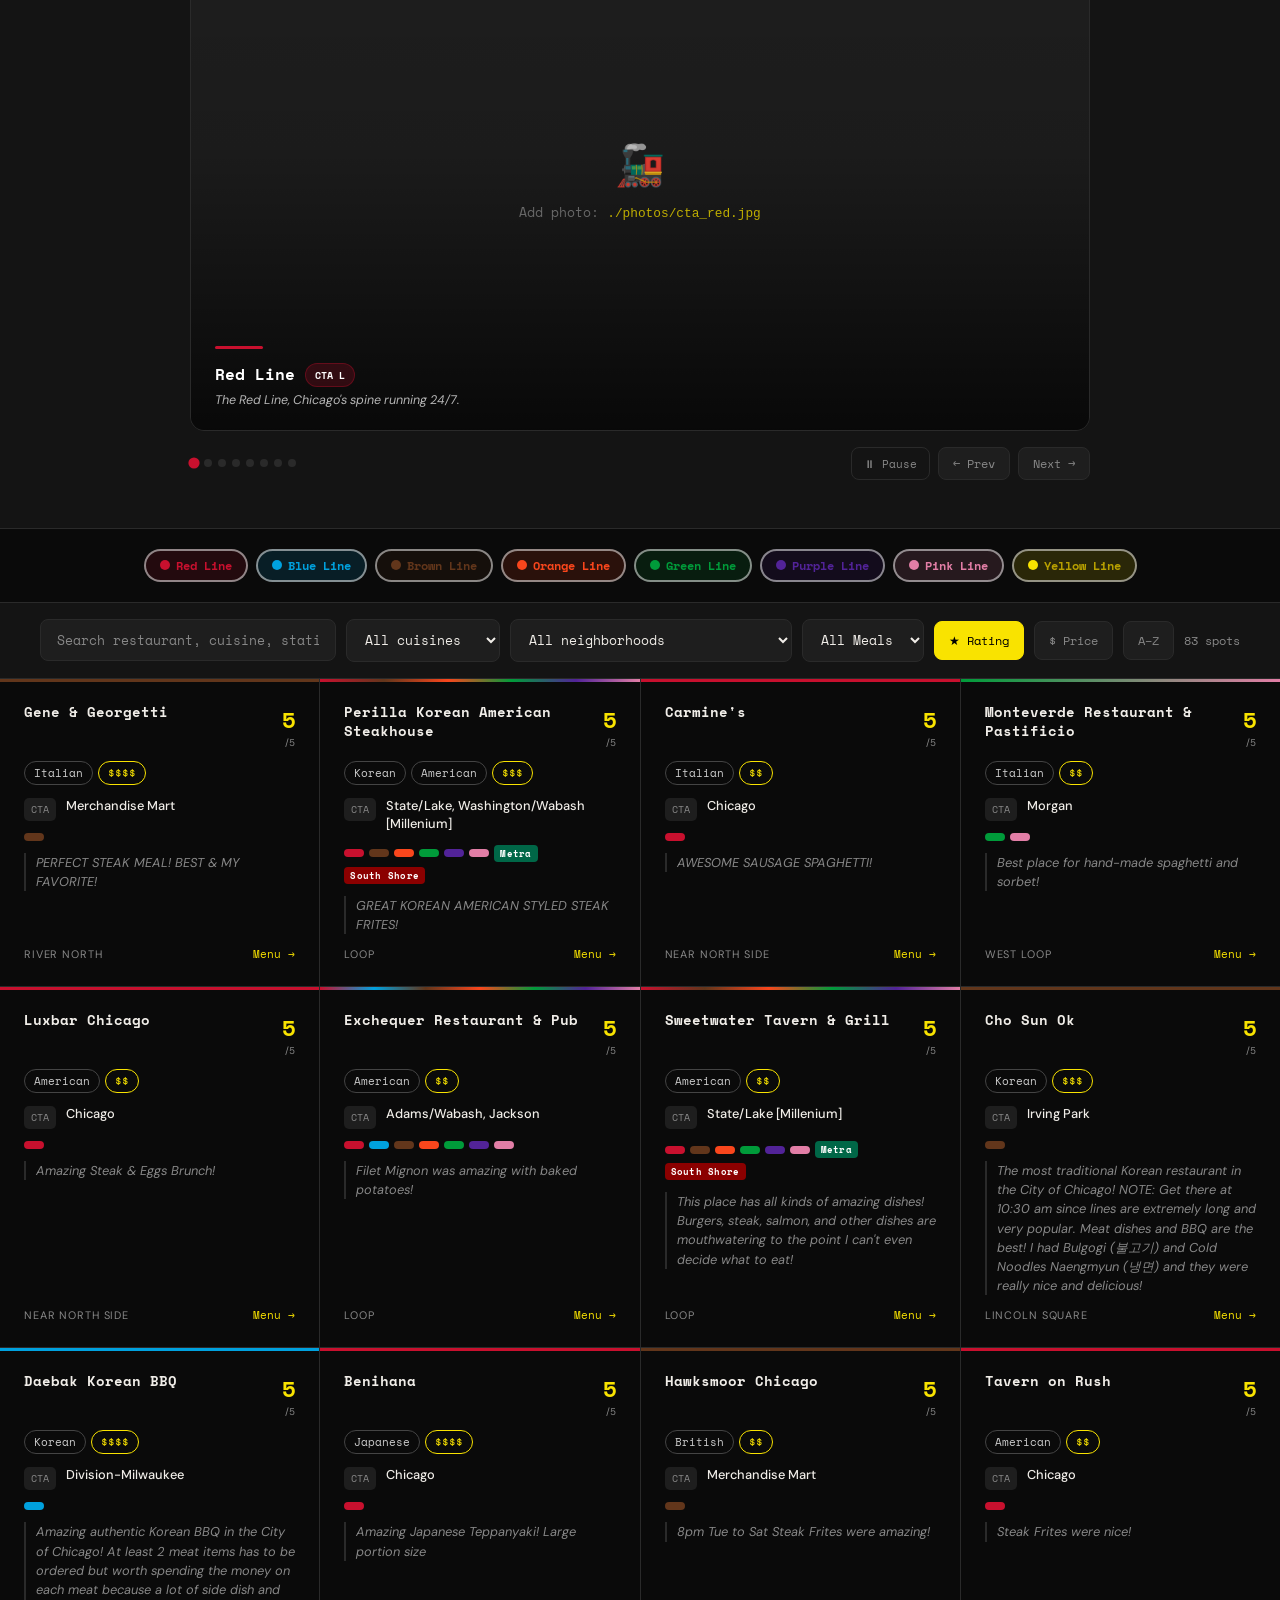
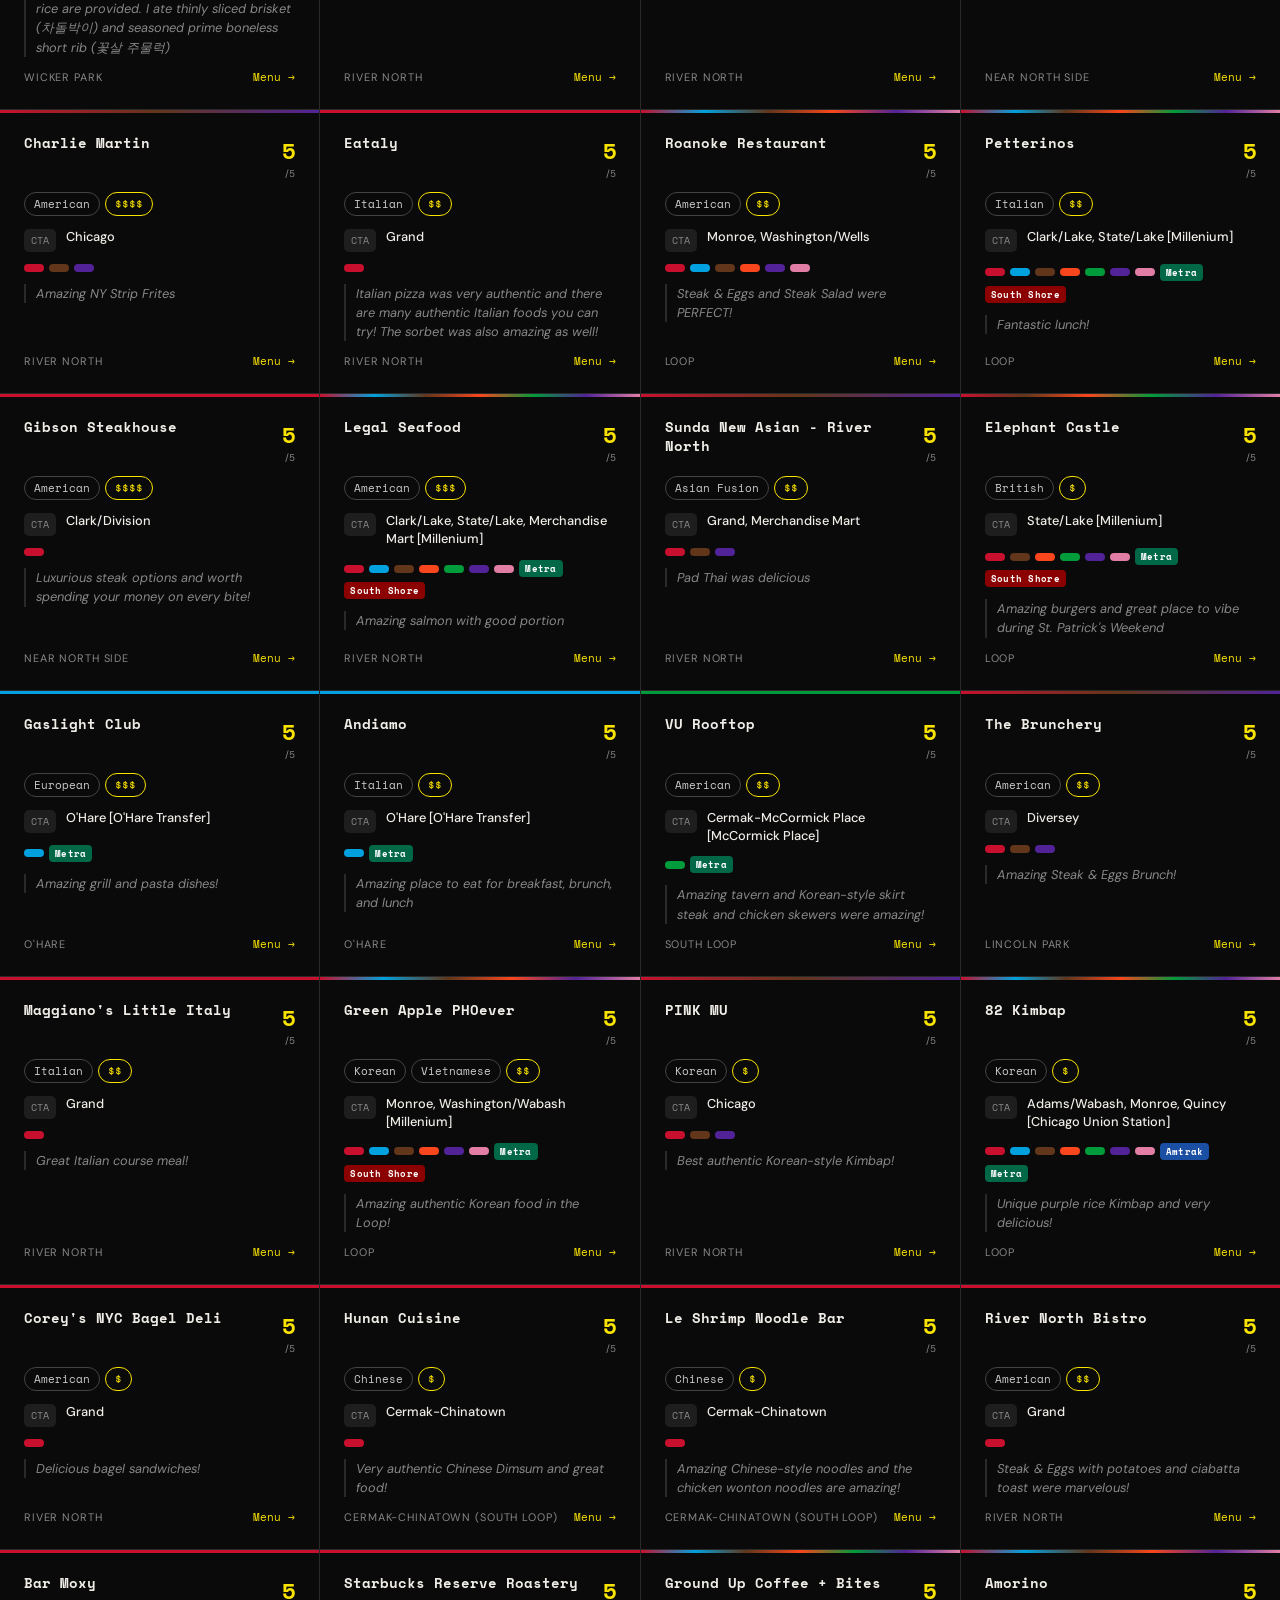
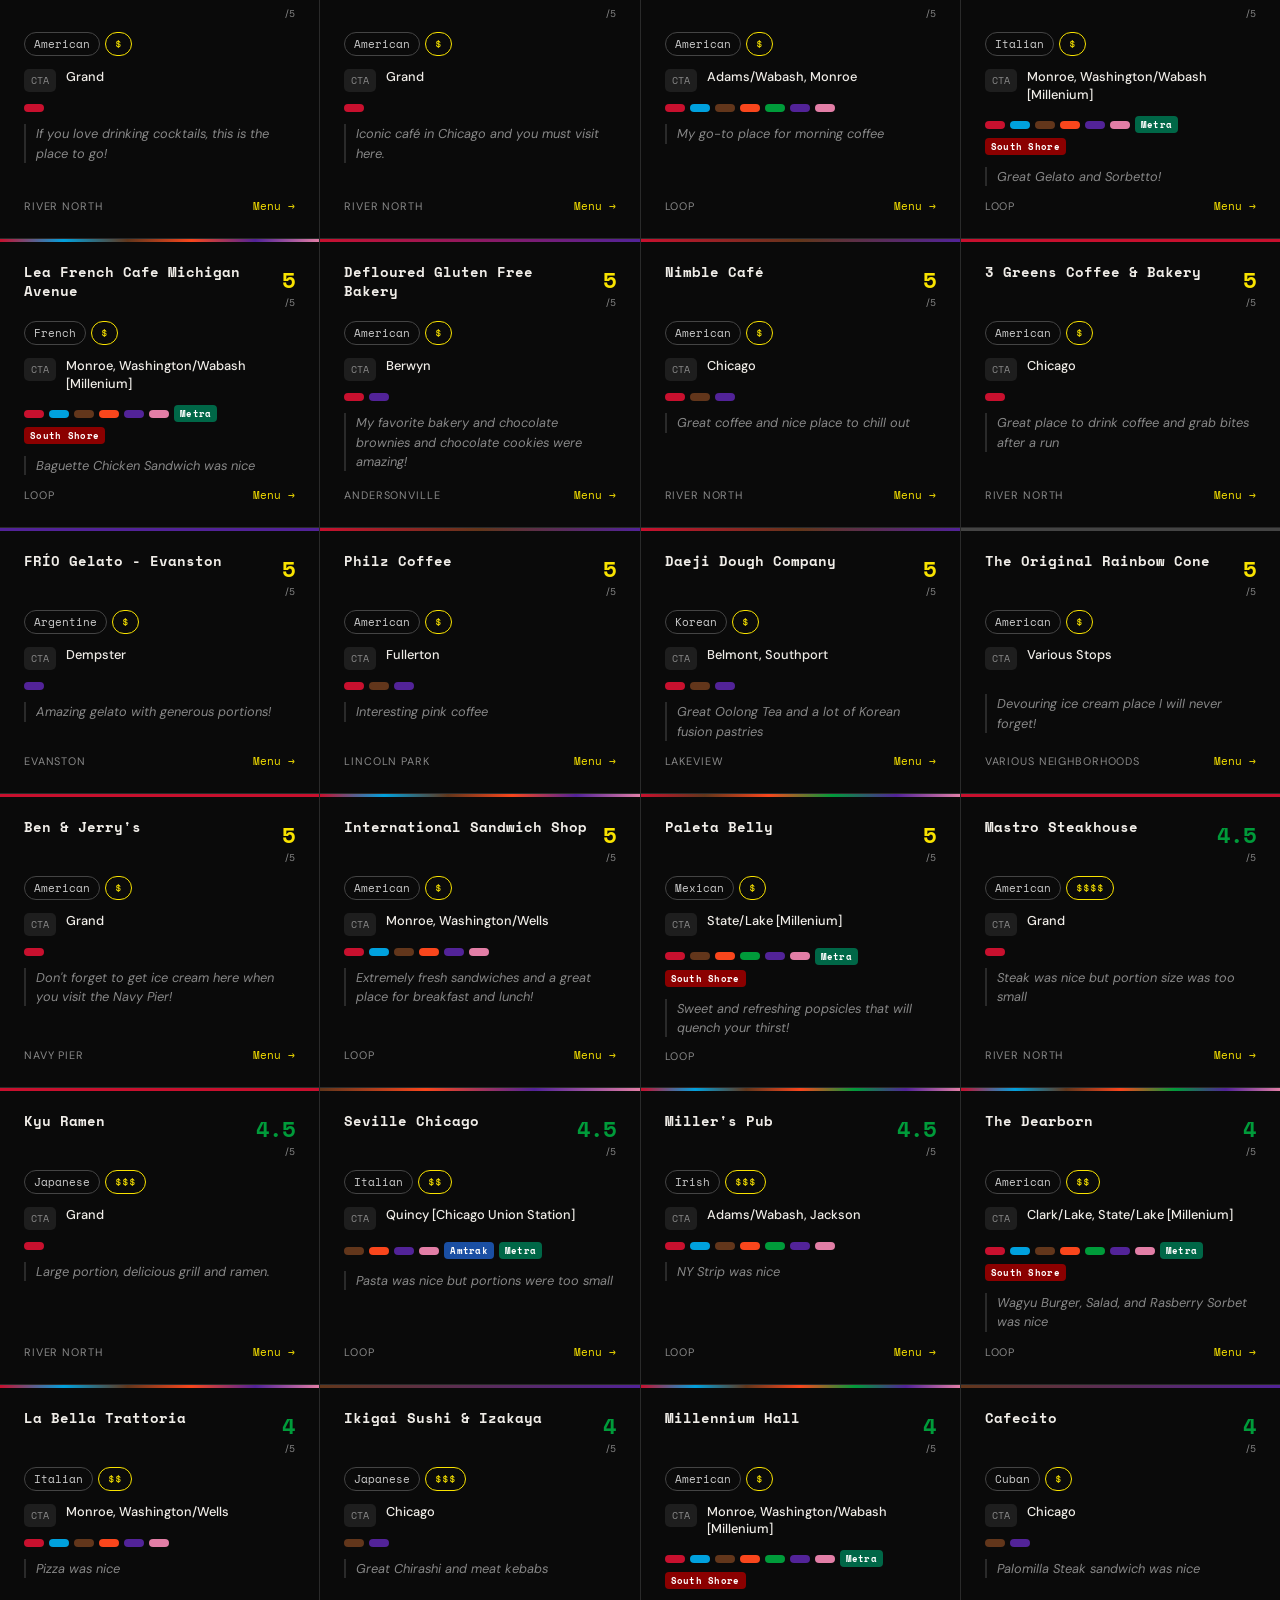
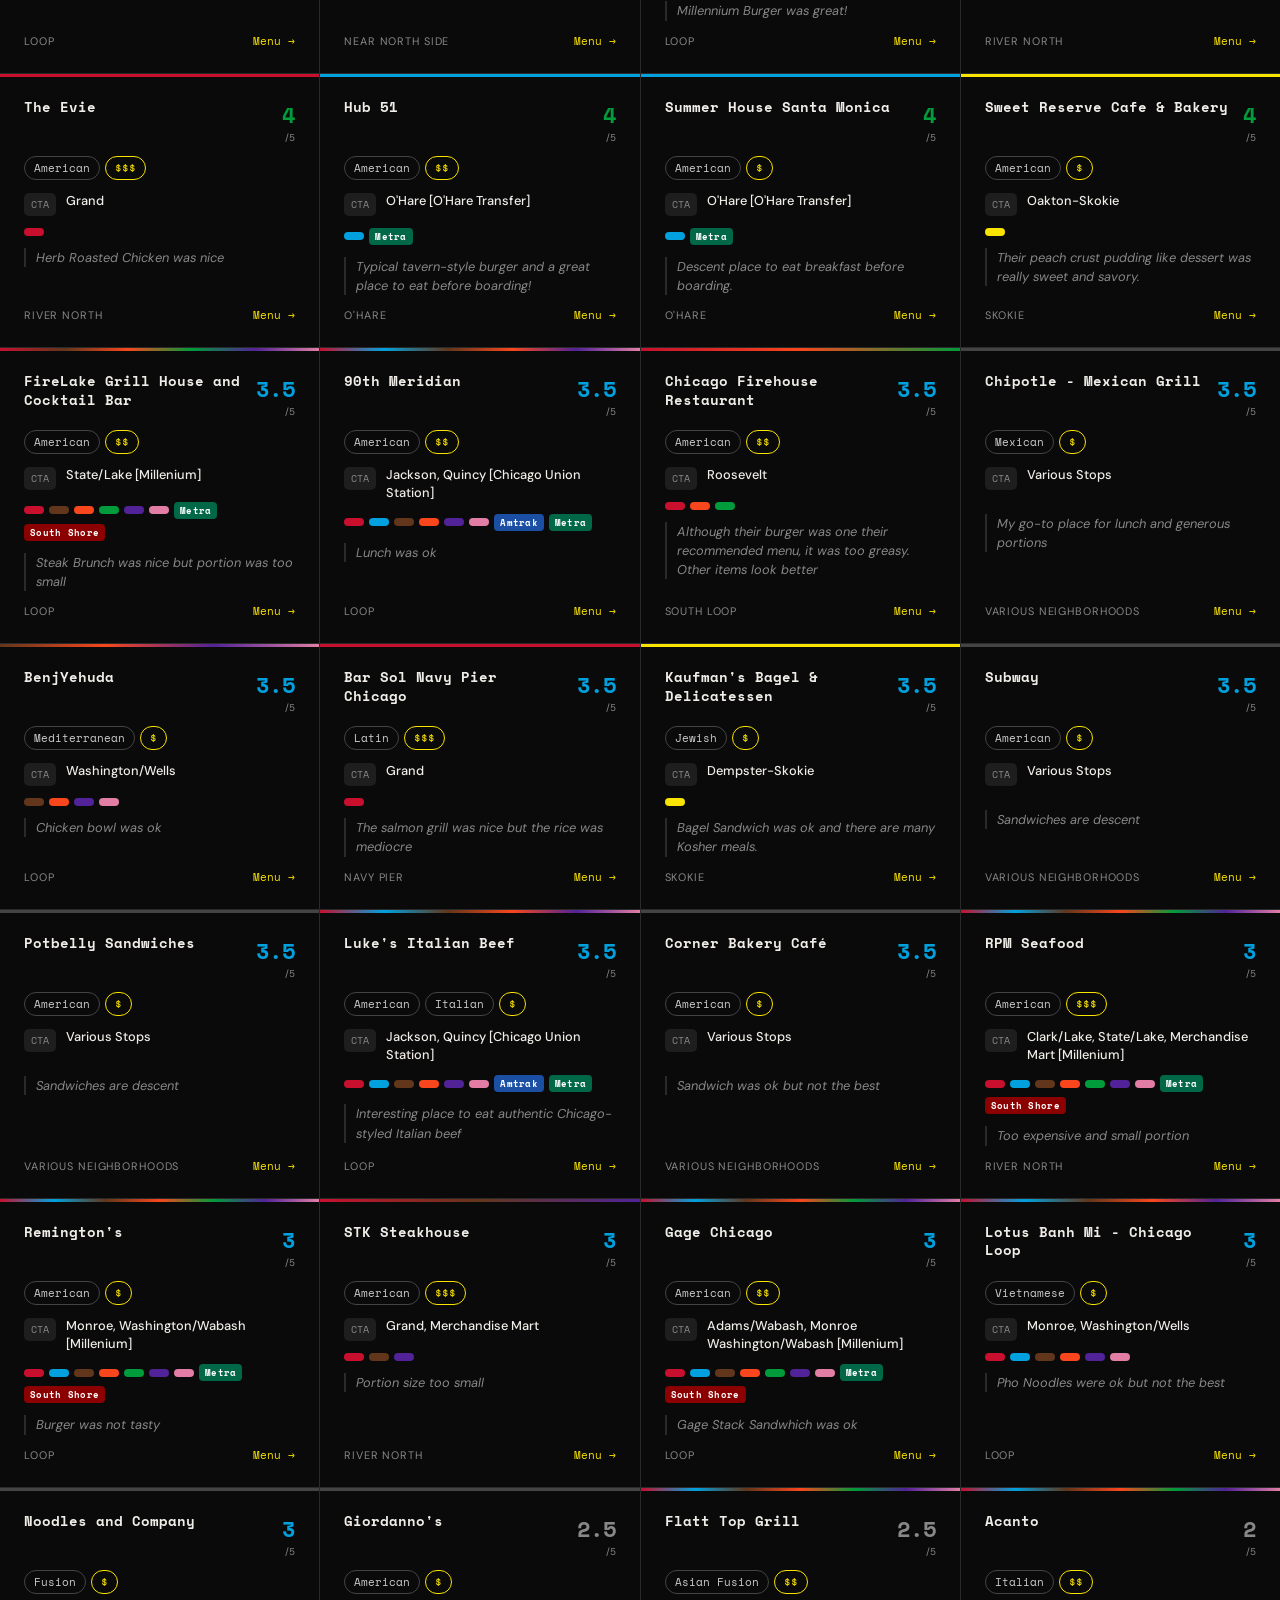
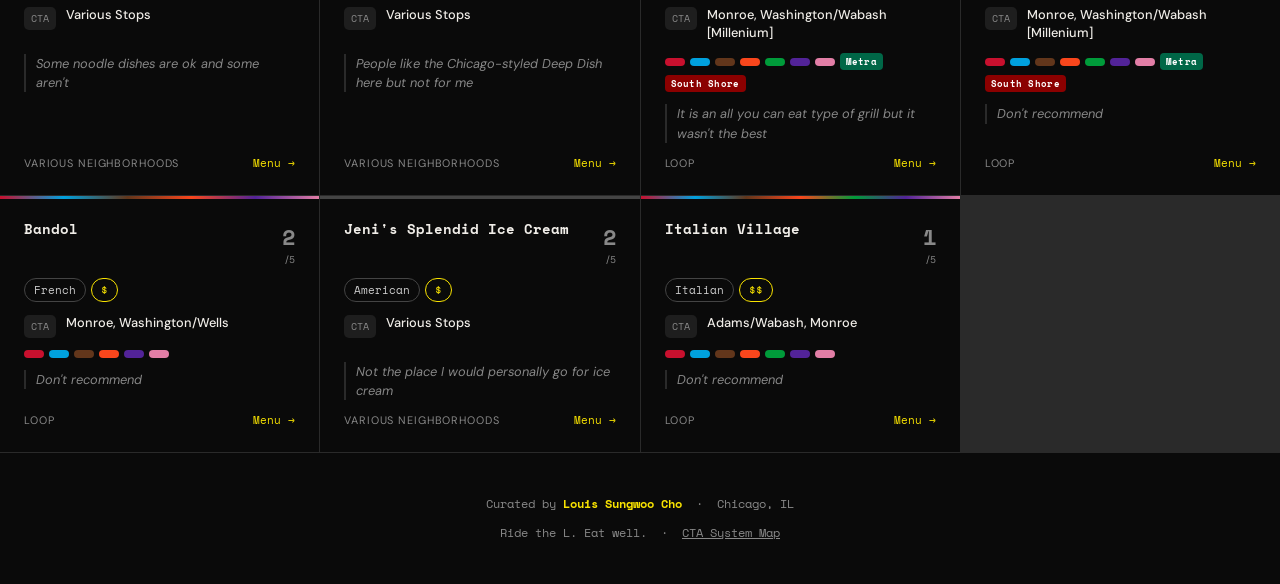
==== commit 4fb92766: "better video" ====
--- a/index.html
+++ b/index.html
@@ -27,12 +27,16 @@
   <div class="hero-video-wrap">
     <iframe
       class="hero-video"
-      src="https://www.youtube.com/embed/EY0L-EvejqA?autoplay=1&mute=1&loop=1&playlist=EY0L-EvejqA&controls=0&playsinline=1&rel=0"
+      src="https://www.youtube.com/embed/EY0L-EvejqA?autoplay=1&mute=1&loop=1&playlist=EY0L-EvejqA&controls=0&playsinline=1&rel=0&modestbranding=1&disablekb=1&iv_load_policy=3"
       title="Chicago L background video"
       frameborder="0"
       allow="autoplay; fullscreen"
       allowfullscreen>
     </iframe>
+    <!-- Blocks YouTube title/watermark overlays -->
+    <div style="position:absolute;top:0;left:0;width:40%;height:80px;z-index:2;background:transparent;pointer-events:all"></div>
+    <div style="position:absolute;bottom:0;left:0;right:0;height:80px;z-index:2;background:transparent;pointer-events:all"></div>
+    <div style="position:absolute;top:0;right:0;width:120px;height:80px;z-index:2;background:transparent;pointer-events:all"></div>
   </div>
   <div class="hero-overlay"></div>
 
--- a/styles.css
+++ b/styles.css
@@ -35,23 +35,15 @@
   to   { background-position: 800px 0; }
 }
 
-/* ---- HERO with VIDEO BACKGROUND ----
-.hero {
-  position: relative; padding: 120px 40px 80px; text-align: center;
-  border-bottom: 1px solid var(--border); overflow: hidden; margin-top: 6px;
-  min-height: 520px; display: flex; flex-direction: column; align-items: center; justify-content: center;
-}
-
-
 /* ---- HERO with VIDEO BACKGROUND ---- */
 .hero {
   position: relative;
-  padding: 120px 40px 80px;
+  padding: 160px 40px 120px;
   text-align: center;
   border-bottom: 1px solid var(--border);
   overflow: hidden;
   margin-top: 6px;
-  min-height: 520px;
+  min-height: 700px;
   display: flex;
   flex-direction: column;
   align-items: center;
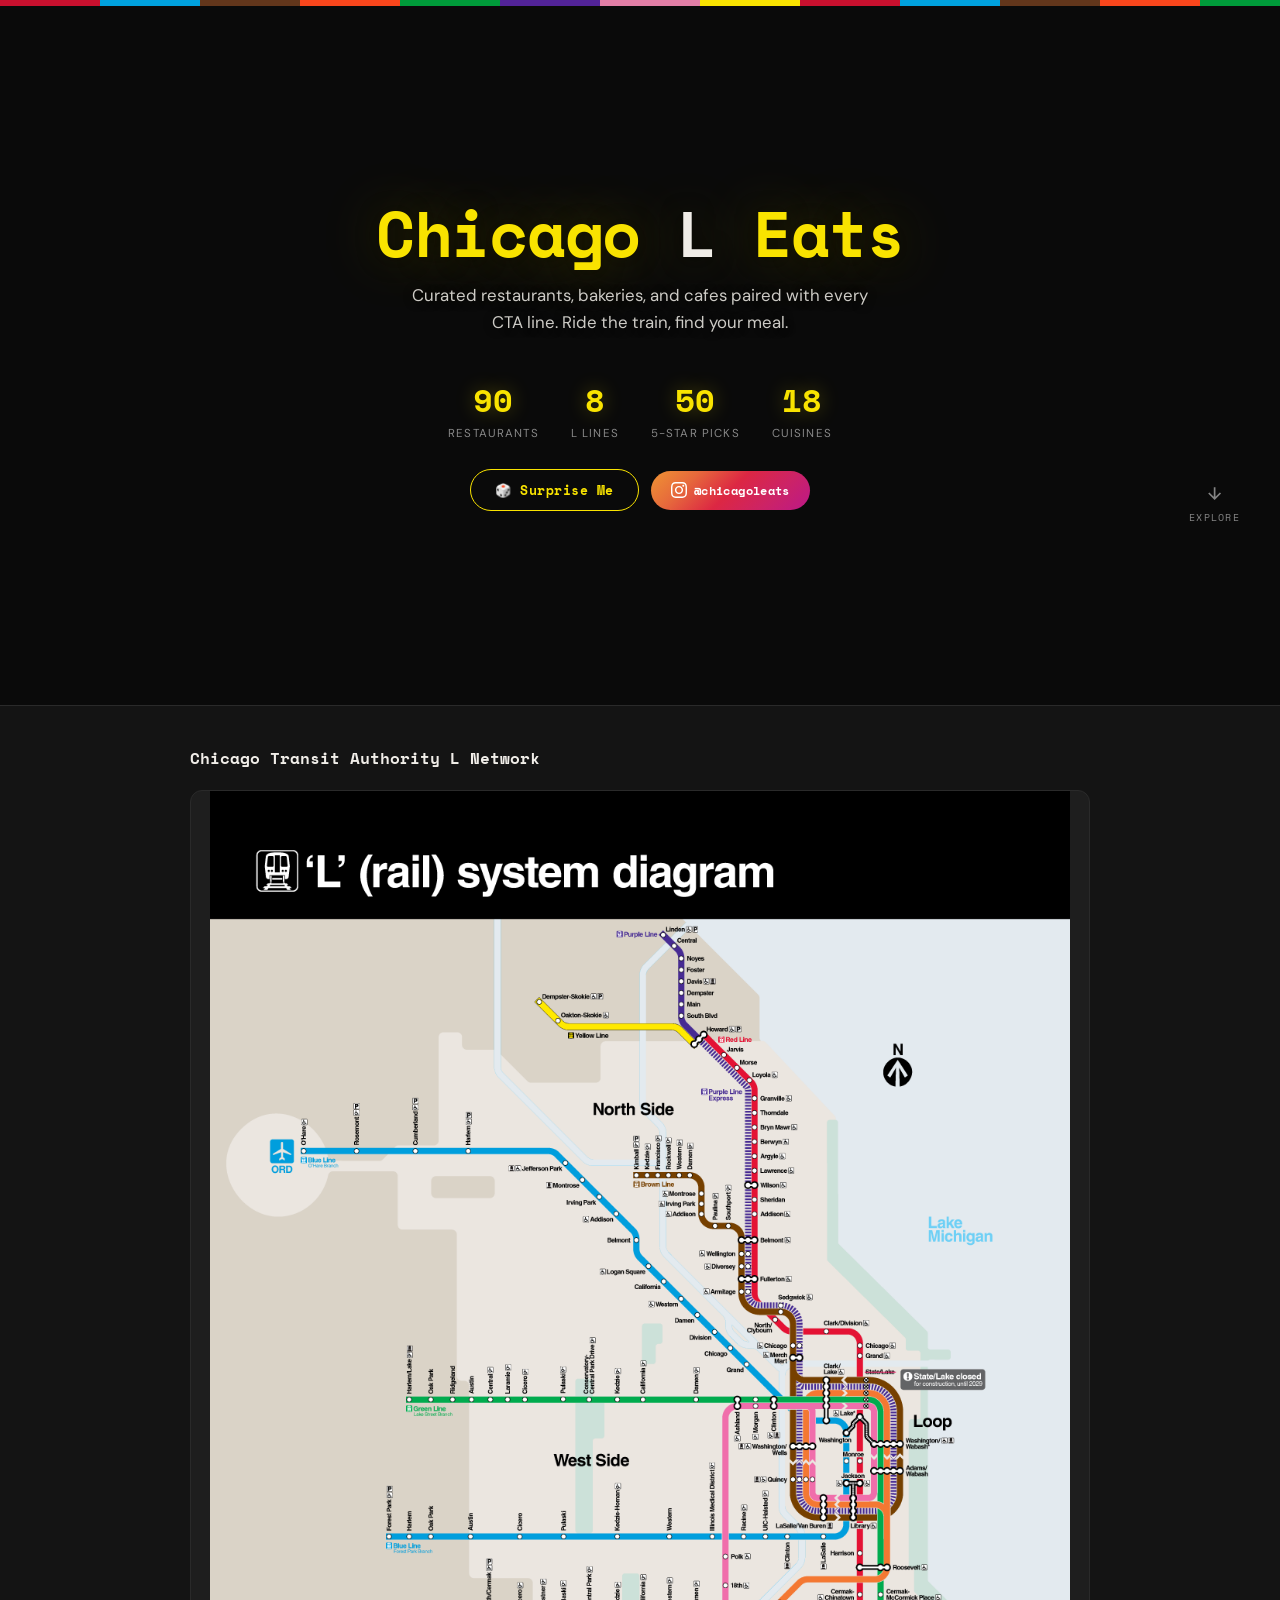
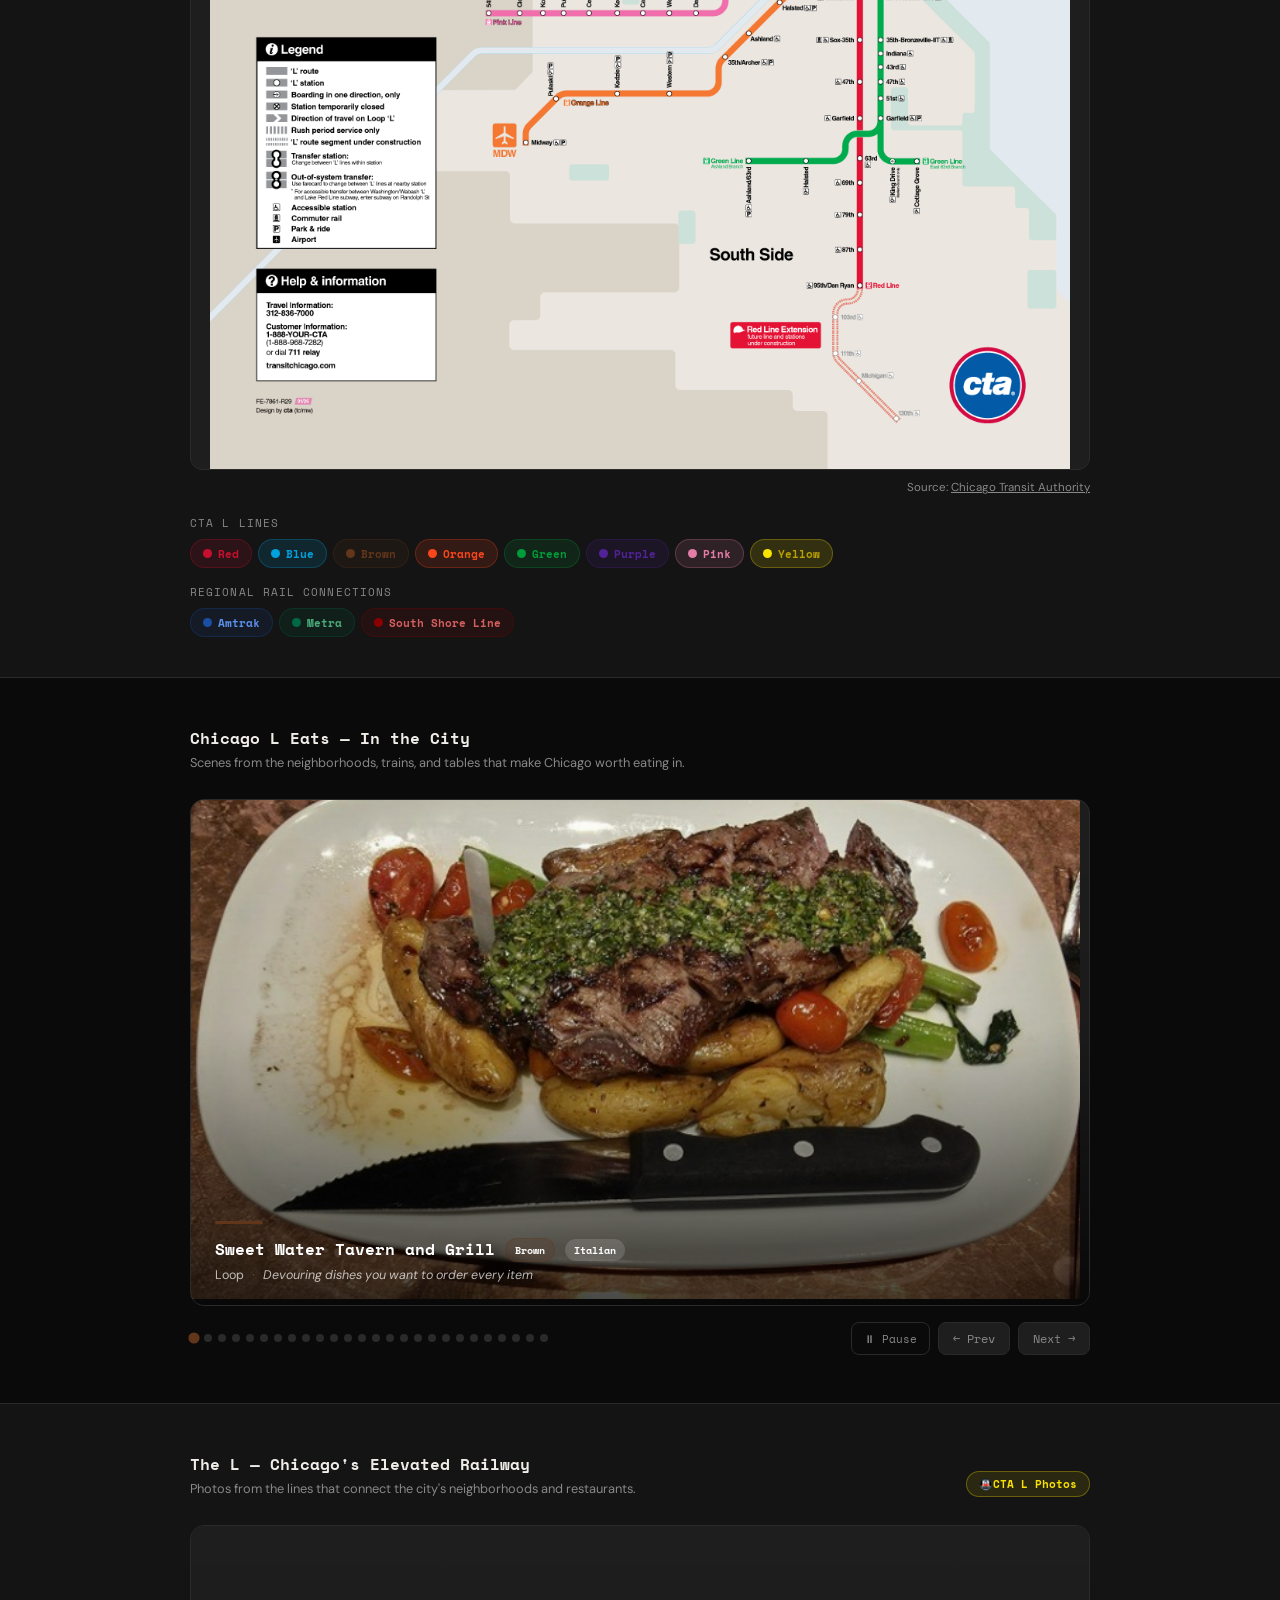
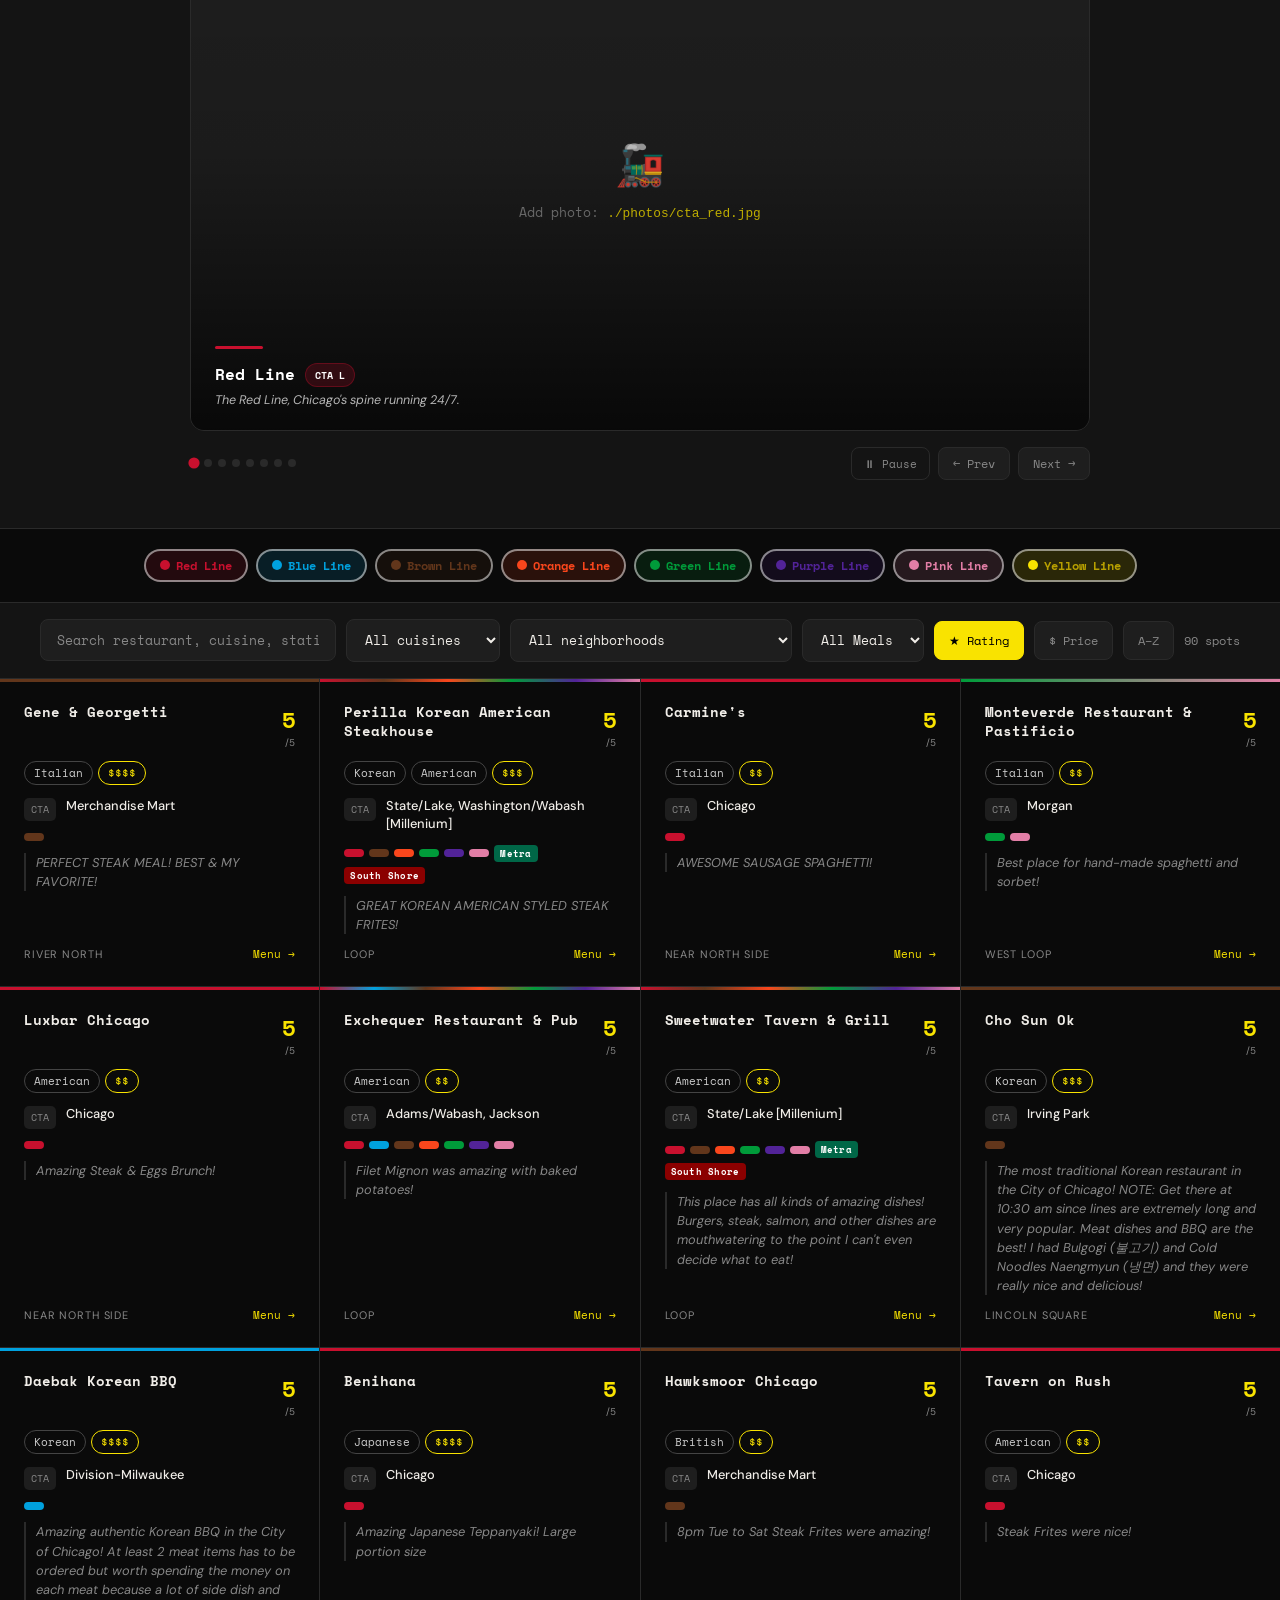
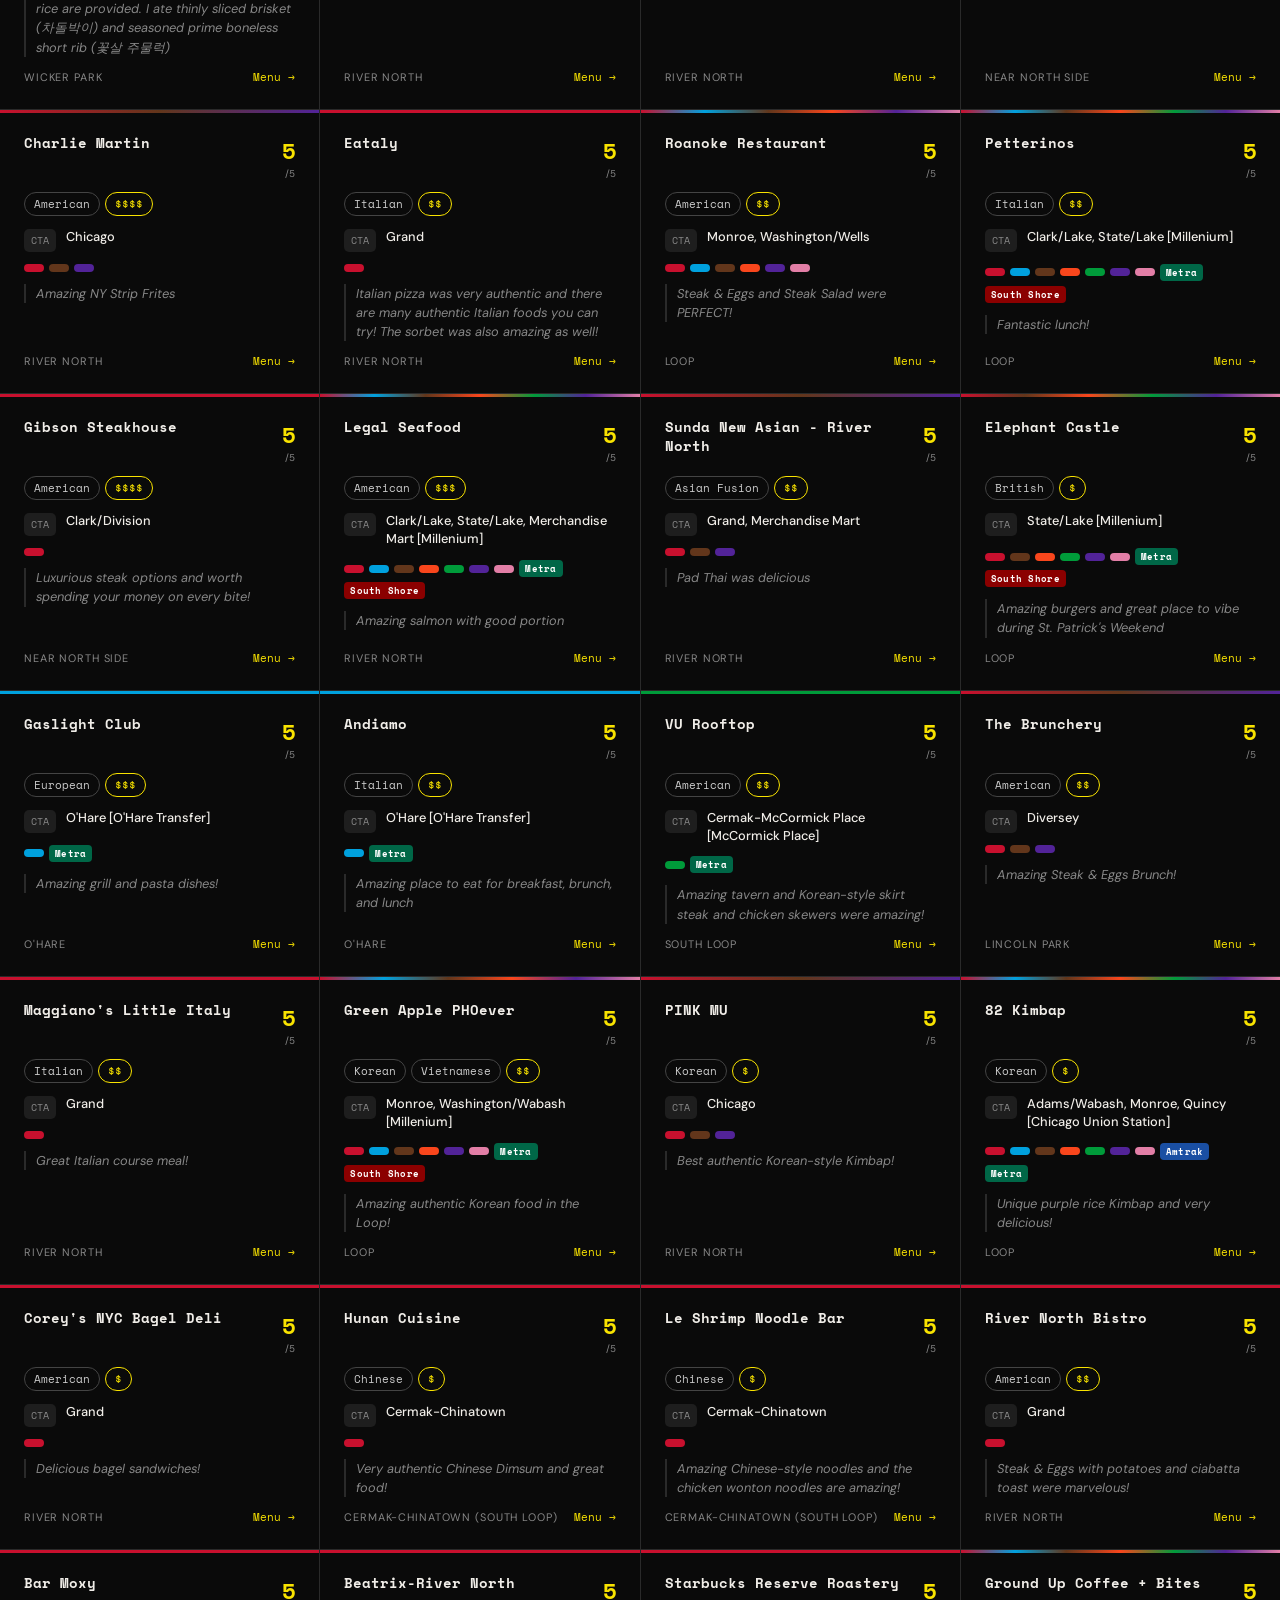
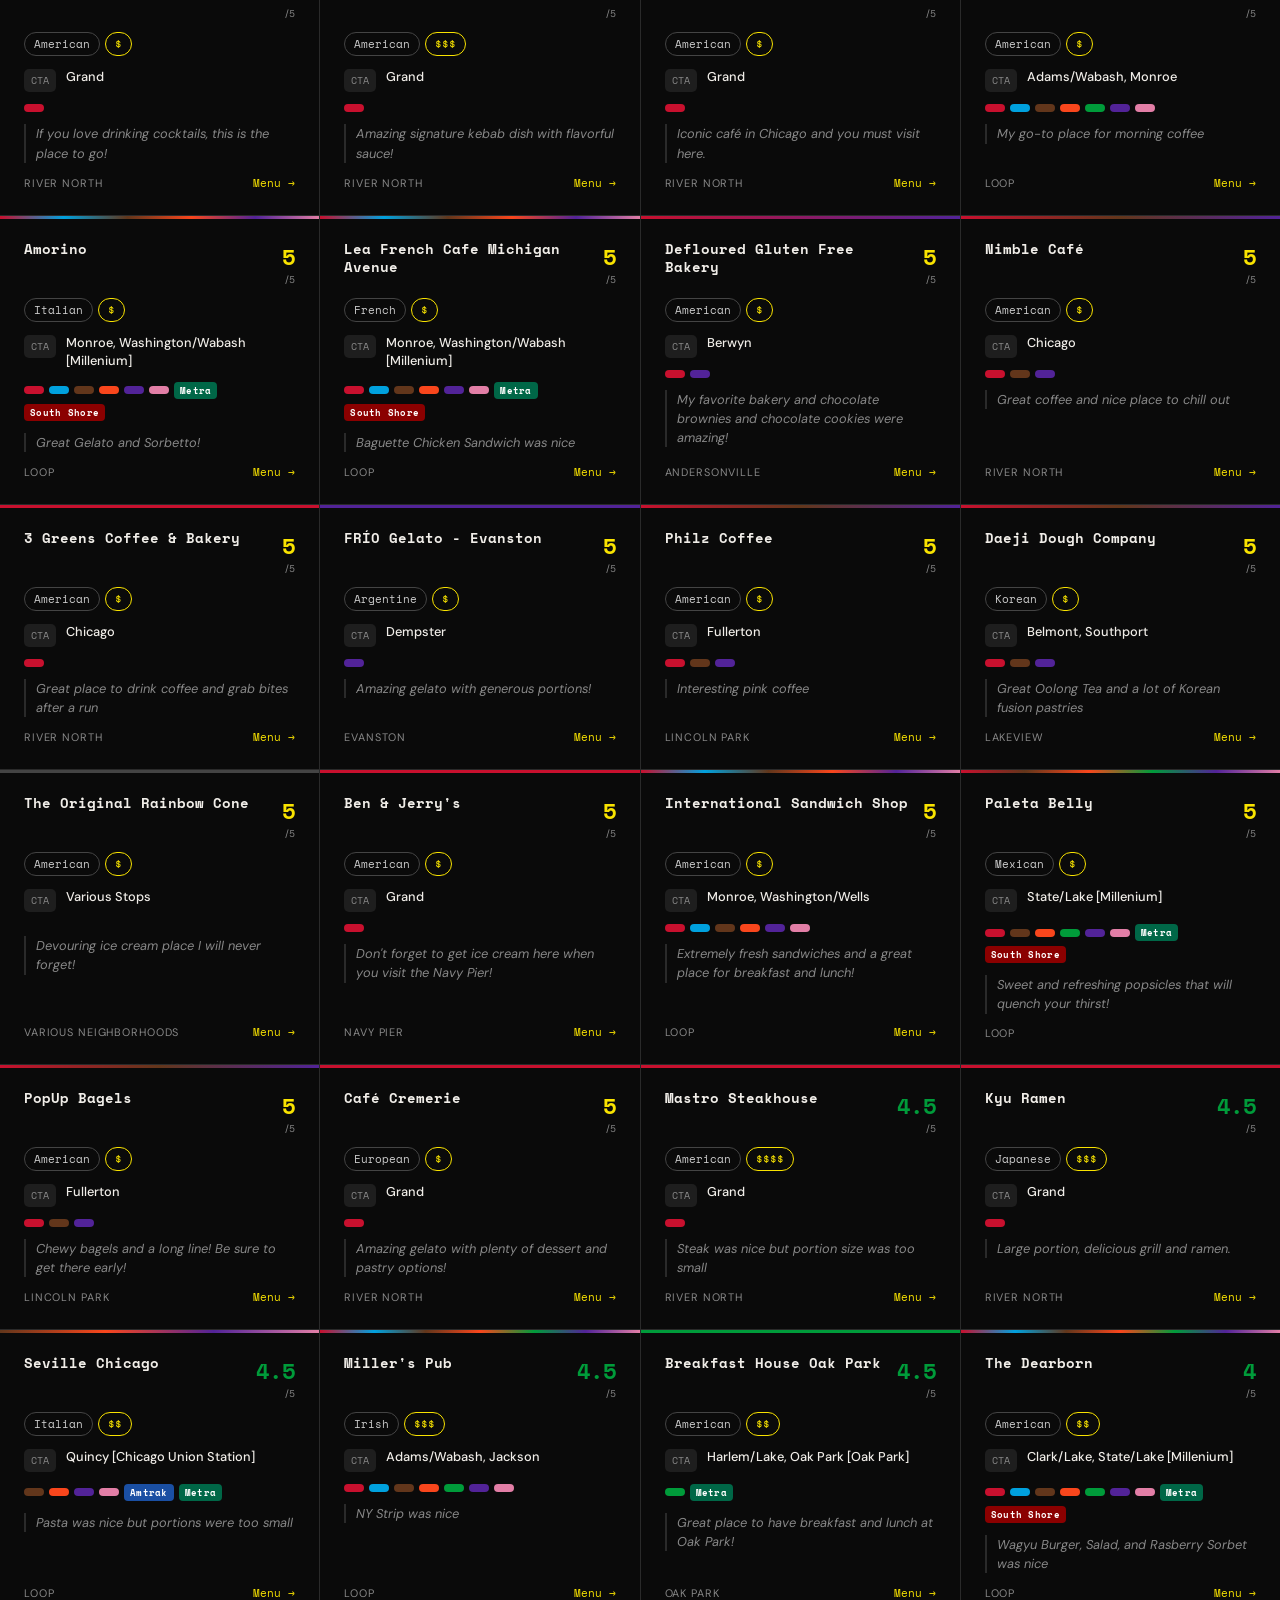
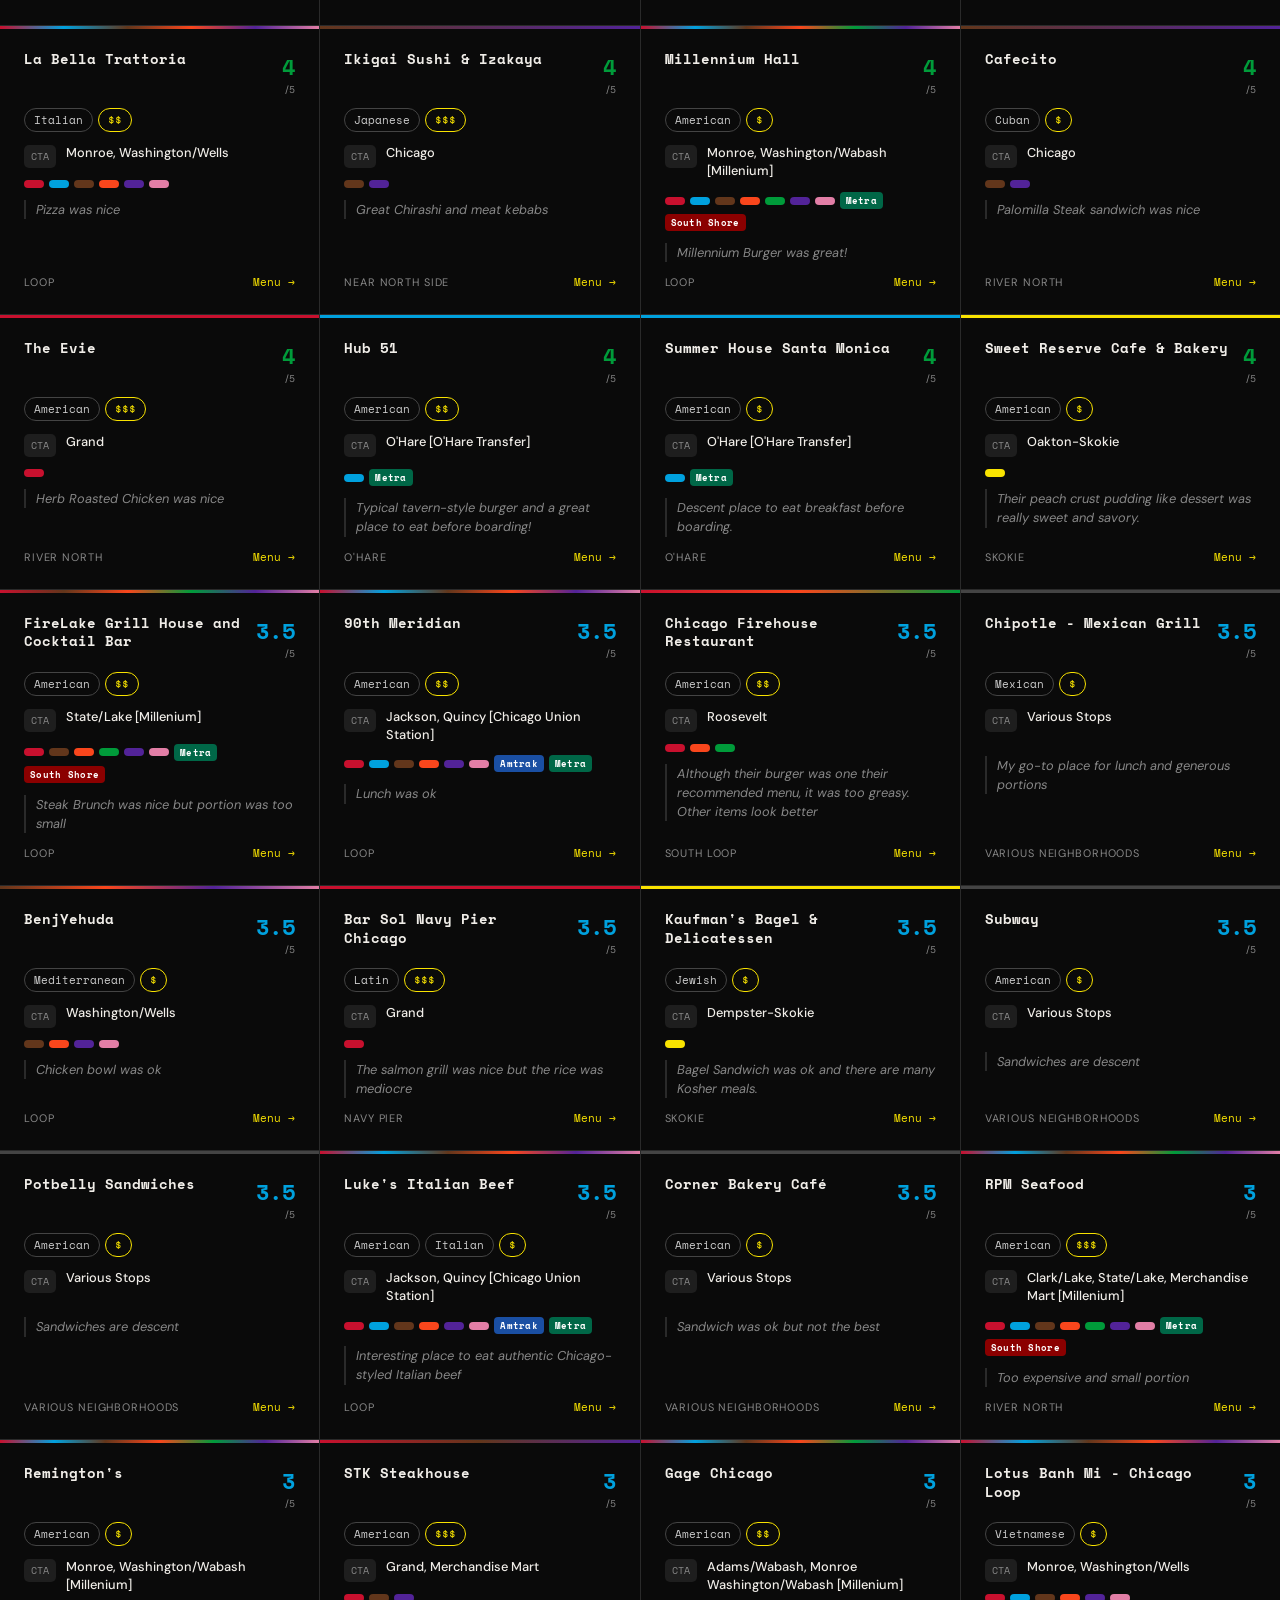
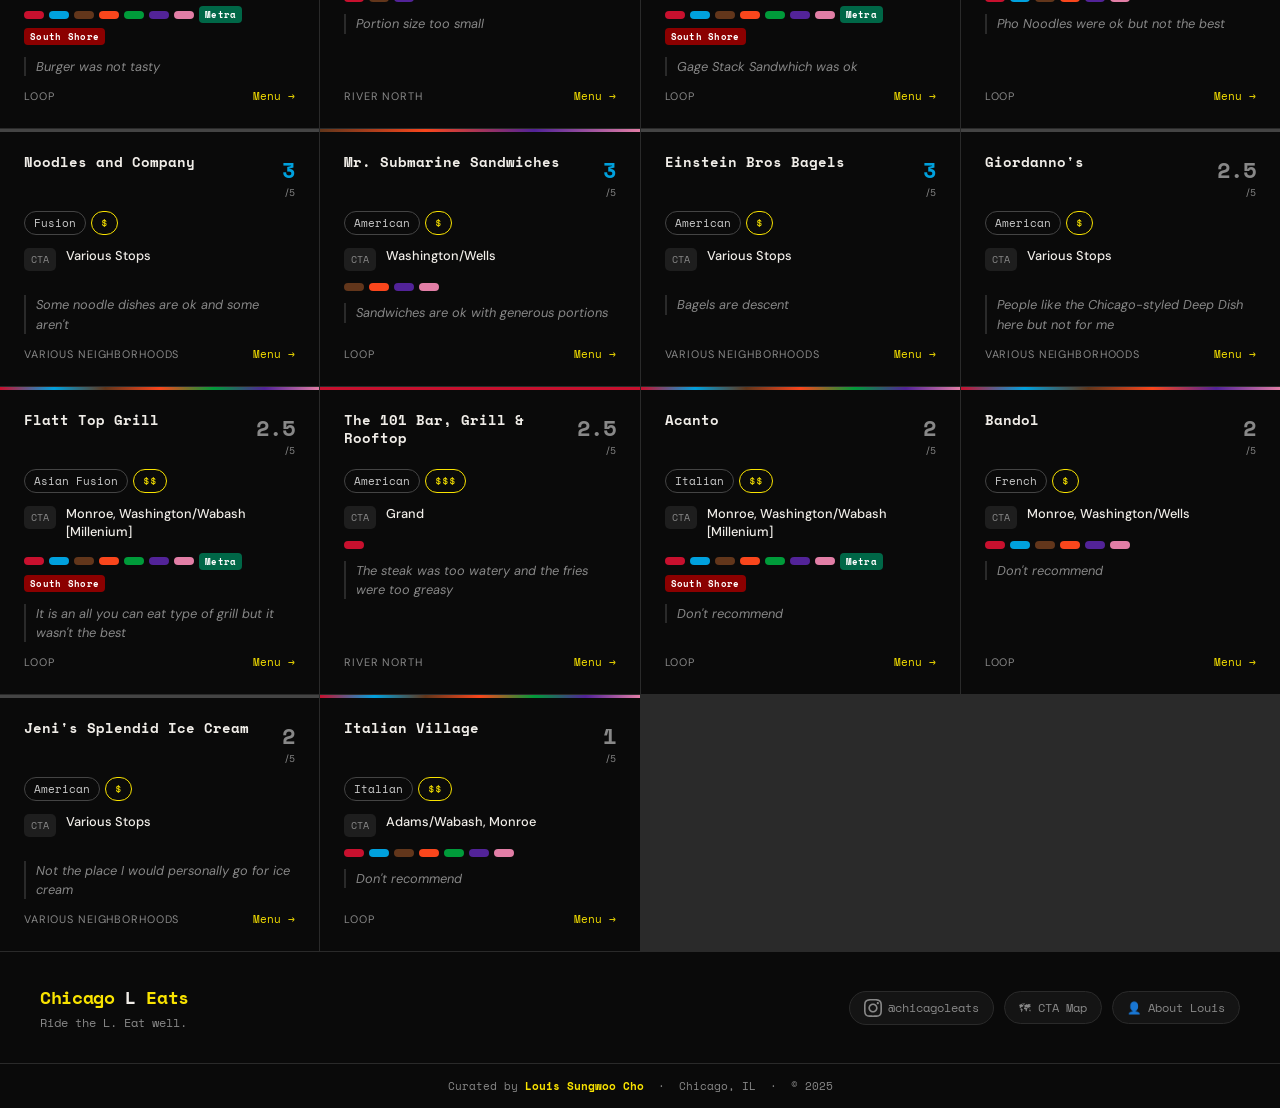
==== commit e16dd92e: "add Instagram" ====
--- a/index.html
+++ b/index.html
@@ -52,6 +52,18 @@
   </div>
   <div class="surprise-wrap">
     <button class="surprise-btn" onclick="openSurprise()">🎲 Surprise Me</button>
+    <a class="instagram-btn" href="https://www.instagram.com/chicagoleats/" target="_blank" rel="noopener">
+      <svg width="16" height="16" viewBox="0 0 24 24" fill="currentColor"><path d="M12 2.163c3.204 0 3.584.012 4.85.07 3.252.148 4.771 1.691 4.919 4.919.058 1.265.069 1.645.069 4.849 0 3.205-.012 3.584-.069 4.849-.149 3.225-1.664 4.771-4.919 4.919-1.266.058-1.644.07-4.85.07-3.204 0-3.584-.012-4.849-.07-3.26-.149-4.771-1.699-4.919-4.92-.058-1.265-.07-1.644-.07-4.849 0-3.204.013-3.583.07-4.849.149-3.227 1.664-4.771 4.919-4.919 1.266-.057 1.645-.069 4.849-.069zm0-2.163c-3.259 0-3.667.014-4.947.072-4.358.2-6.78 2.618-6.98 6.98-.059 1.281-.073 1.689-.073 4.948 0 3.259.014 3.668.072 4.948.2 4.358 2.618 6.78 6.98 6.98 1.281.058 1.689.072 4.948.072 3.259 0 3.668-.014 4.948-.072 4.354-.2 6.782-2.618 6.979-6.98.059-1.28.073-1.689.073-4.948 0-3.259-.014-3.667-.072-4.947-.196-4.354-2.617-6.78-6.979-6.98-1.281-.059-1.69-.073-4.949-.073zm0 5.838c-3.403 0-6.162 2.759-6.162 6.162s2.759 6.163 6.162 6.163 6.162-2.759 6.162-6.163c0-3.403-2.759-6.162-6.162-6.162zm0 10.162c-2.209 0-4-1.79-4-4 0-2.209 1.791-4 4-4s4 1.791 4 4c0 2.21-1.791 4-4 4zm6.406-11.845c-.796 0-1.441.645-1.441 1.44s.645 1.44 1.441 1.44c.795 0 1.439-.645 1.439-1.44s-.644-1.44-1.439-1.44z"/></svg>
+      @chicagoleats
+    </a>
+  </div>
+
+  <!-- Scroll down indicator -->
+  <div class="scroll-indicator">
+    <div class="scroll-arrow">
+      <svg width="20" height="20" viewBox="0 0 24 24" fill="none" stroke="currentColor" stroke-width="2"><path d="M12 5v14M5 12l7 7 7-7"/></svg>
+    </div>
+    <span>Explore</span>
   </div>
 </header>
 
@@ -230,8 +242,23 @@
 </div>
 
 <footer>
-  <p>Curated by <strong>Louis Sungwoo Cho</strong> &nbsp;·&nbsp; Chicago, IL</p>
-  <p style="margin-top:6px">Ride the L. Eat well. &nbsp;·&nbsp; <a href="https://www.transitchicago.com/maps/" target="_blank">CTA System Map</a></p>
+  <div class="footer-inner">
+    <div class="footer-brand">
+      <div class="footer-logo">Chicago <span>L</span> Eats</div>
+      <div class="footer-tagline">Ride the L. Eat well.</div>
+    </div>
+    <div class="footer-links">
+      <a href="https://www.instagram.com/chicagoleats/" target="_blank" rel="noopener" class="footer-social-link">
+        <svg width="18" height="18" viewBox="0 0 24 24" fill="currentColor"><path d="M12 2.163c3.204 0 3.584.012 4.85.07 3.252.148 4.771 1.691 4.919 4.919.058 1.265.069 1.645.069 4.849 0 3.205-.012 3.584-.069 4.849-.149 3.225-1.664 4.771-4.919 4.919-1.266.058-1.644.07-4.85.07-3.204 0-3.584-.012-4.849-.07-3.26-.149-4.771-1.699-4.919-4.92-.058-1.265-.07-1.644-.07-4.849 0-3.204.013-3.583.07-4.849.149-3.227 1.664-4.771 4.919-4.919 1.266-.057 1.645-.069 4.849-.069zm0-2.163c-3.259 0-3.667.014-4.947.072-4.358.2-6.78 2.618-6.98 6.98-.059 1.281-.073 1.689-.073 4.948 0 3.259.014 3.668.072 4.948.2 4.358 2.618 6.78 6.98 6.98 1.281.058 1.689.072 4.948.072 3.259 0 3.668-.014 4.948-.072 4.354-.2 6.782-2.618 6.979-6.98.059-1.28.073-1.689.073-4.948 0-3.259-.014-3.667-.072-4.947-.196-4.354-2.617-6.78-6.979-6.98-1.281-.059-1.69-.073-4.949-.073zm0 5.838c-3.403 0-6.162 2.759-6.162 6.162s2.759 6.163 6.162 6.163 6.162-2.759 6.162-6.163c0-3.403-2.759-6.162-6.162-6.162zm0 10.162c-2.209 0-4-1.79-4-4 0-2.209 1.791-4 4-4s4 1.791 4 4c0 2.21-1.791 4-4 4zm6.406-11.845c-.796 0-1.441.645-1.441 1.44s.645 1.44 1.441 1.44c.795 0 1.439-.645 1.439-1.44s-.644-1.44-1.439-1.44z"/></svg>
+        @chicagoleats
+      </a>
+      <a href="https://www.transitchicago.com/maps/" target="_blank" rel="noopener" class="footer-social-link">🗺 CTA Map</a>
+      <a href="https://lotlouischoitslab.github.io" target="_blank" rel="noopener" class="footer-social-link">👤 About Louis</a>
+    </div>
+  </div>
+  <div class="footer-bottom">
+    <span>Curated by <strong>Louis Sungwoo Cho</strong> &nbsp;·&nbsp; Chicago, IL &nbsp;·&nbsp; © 2025</span>
+  </div>
 </footer>
 
 <script src="./app.js"></script>
--- a/styles.css
+++ b/styles.css
@@ -10,7 +10,7 @@
   --amtrak: #1a4fa3; --metra: #006747; --southshore: #8B0000;
 }
 * { box-sizing: border-box; margin: 0; padding: 0; }
-body { font-family: 'DM Sans', sans-serif; background: var(--bg); color: var(--text); min-height: 100vh; }
+body { font-family: 'DM Sans', sans-serif; background: var(--bg); color: var(--text); height: 100vh; }
 
 /* ---- ANIMATED TRACK ---- */
 .hero-track {
@@ -142,8 +142,36 @@
 }
 
 
-/* ---- SURPRISE ME BUTTON ---- */
-.surprise-wrap { display: flex; justify-content: center; margin-top: 28px; }
+/* ---- SURPRISE ME BUTTON + INSTAGRAM ---- */
+.surprise-wrap {
+  display: flex; justify-content: center; align-items: center;
+  margin-top: 28px; gap: 12px; flex-wrap: wrap;
+}
+.instagram-btn {
+  display: flex; align-items: center; gap: 7px;
+  font-family: 'Space Mono', monospace; font-size: 0.78rem; font-weight: 700;
+  color: #fff; text-decoration: none;
+  background: linear-gradient(135deg, #f09433, #e6683c, #dc2743, #cc2366, #bc1888);
+  padding: 10px 20px; border-radius: 30px;
+  transition: all 0.2s; letter-spacing: 0.03em; border: none; cursor: pointer;
+}
+.instagram-btn:hover { transform: scale(1.05); opacity: 0.92; }
+
+/* ---- SCROLL INDICATOR ---- */
+.scroll-indicator {
+  position: absolute; bottom: 28px; left: 50%; transform: translateX(-50%);
+  display: flex; flex-direction: column; align-items: center; gap: 6px;
+  color: rgba(255,255,255,0.5); font-family: 'Space Mono', monospace;
+  font-size: 0.65rem; letter-spacing: 0.12em; text-transform: uppercase;
+  z-index: 2; animation: scrollBounce 2s ease-in-out infinite; cursor: pointer;
+}
+.scroll-indicator:hover { color: rgba(255,255,255,0.8); }
+.scroll-arrow { display: flex; }
+@keyframes scrollBounce {
+  0%, 100% { transform: translateX(-50%) translateY(0); }
+  50%       { transform: translateX(-50%) translateY(6px); }
+}
+
 .surprise-btn {
   font-family: 'Space Mono', monospace; font-size: 0.82rem; font-weight: 700;
   background: transparent; border: 1.5px solid var(--accent); color: var(--accent);
@@ -584,10 +612,30 @@
   100% { transform: translateY(100vh) rotate(720deg) scale(0.5); opacity: 0; }
 }
 
-/* ---- FOOTER ---- */
-footer { padding: 40px; text-align: center; border-top: 1px solid var(--border); color: var(--muted); font-size: 0.78rem; font-family: 'Space Mono', monospace; line-height: 1.8; }
-footer strong { color: var(--accent); }
-footer a { color: var(--muted); text-decoration: underline; }
+/* ---- ENHANCED FOOTER ---- */
+footer { padding: 0; border-top: 1px solid var(--border); font-family: 'Space Mono', monospace; }
+.footer-inner {
+  display: flex; justify-content: space-between; align-items: center;
+  padding: 32px 40px; flex-wrap: wrap; gap: 20px;
+}
+.footer-logo { font-size: 1.1rem; font-weight: 700; color: var(--accent); letter-spacing: -0.02em; }
+.footer-logo span { color: var(--text); }
+.footer-tagline { font-size: 0.72rem; color: var(--muted); margin-top: 4px; }
+.footer-links { display: flex; gap: 10px; flex-wrap: wrap; align-items: center; }
+.footer-social-link {
+  display: flex; align-items: center; gap: 6px;
+  font-family: 'Space Mono', monospace; font-size: 0.72rem;
+  color: var(--muted); text-decoration: none;
+  padding: 7px 14px; border-radius: 20px;
+  border: 1px solid var(--border); background: var(--surface);
+  transition: all 0.15s;
+}
+.footer-social-link:hover { border-color: var(--accent); color: var(--accent); }
+.footer-bottom {
+  padding: 14px 40px; border-top: 1px solid var(--border);
+  font-size: 0.68rem; color: var(--muted); text-align: center;
+}
+.footer-bottom strong { color: var(--accent); }
 
 /* ---- GALLERY ---- */
 .gallery-section {
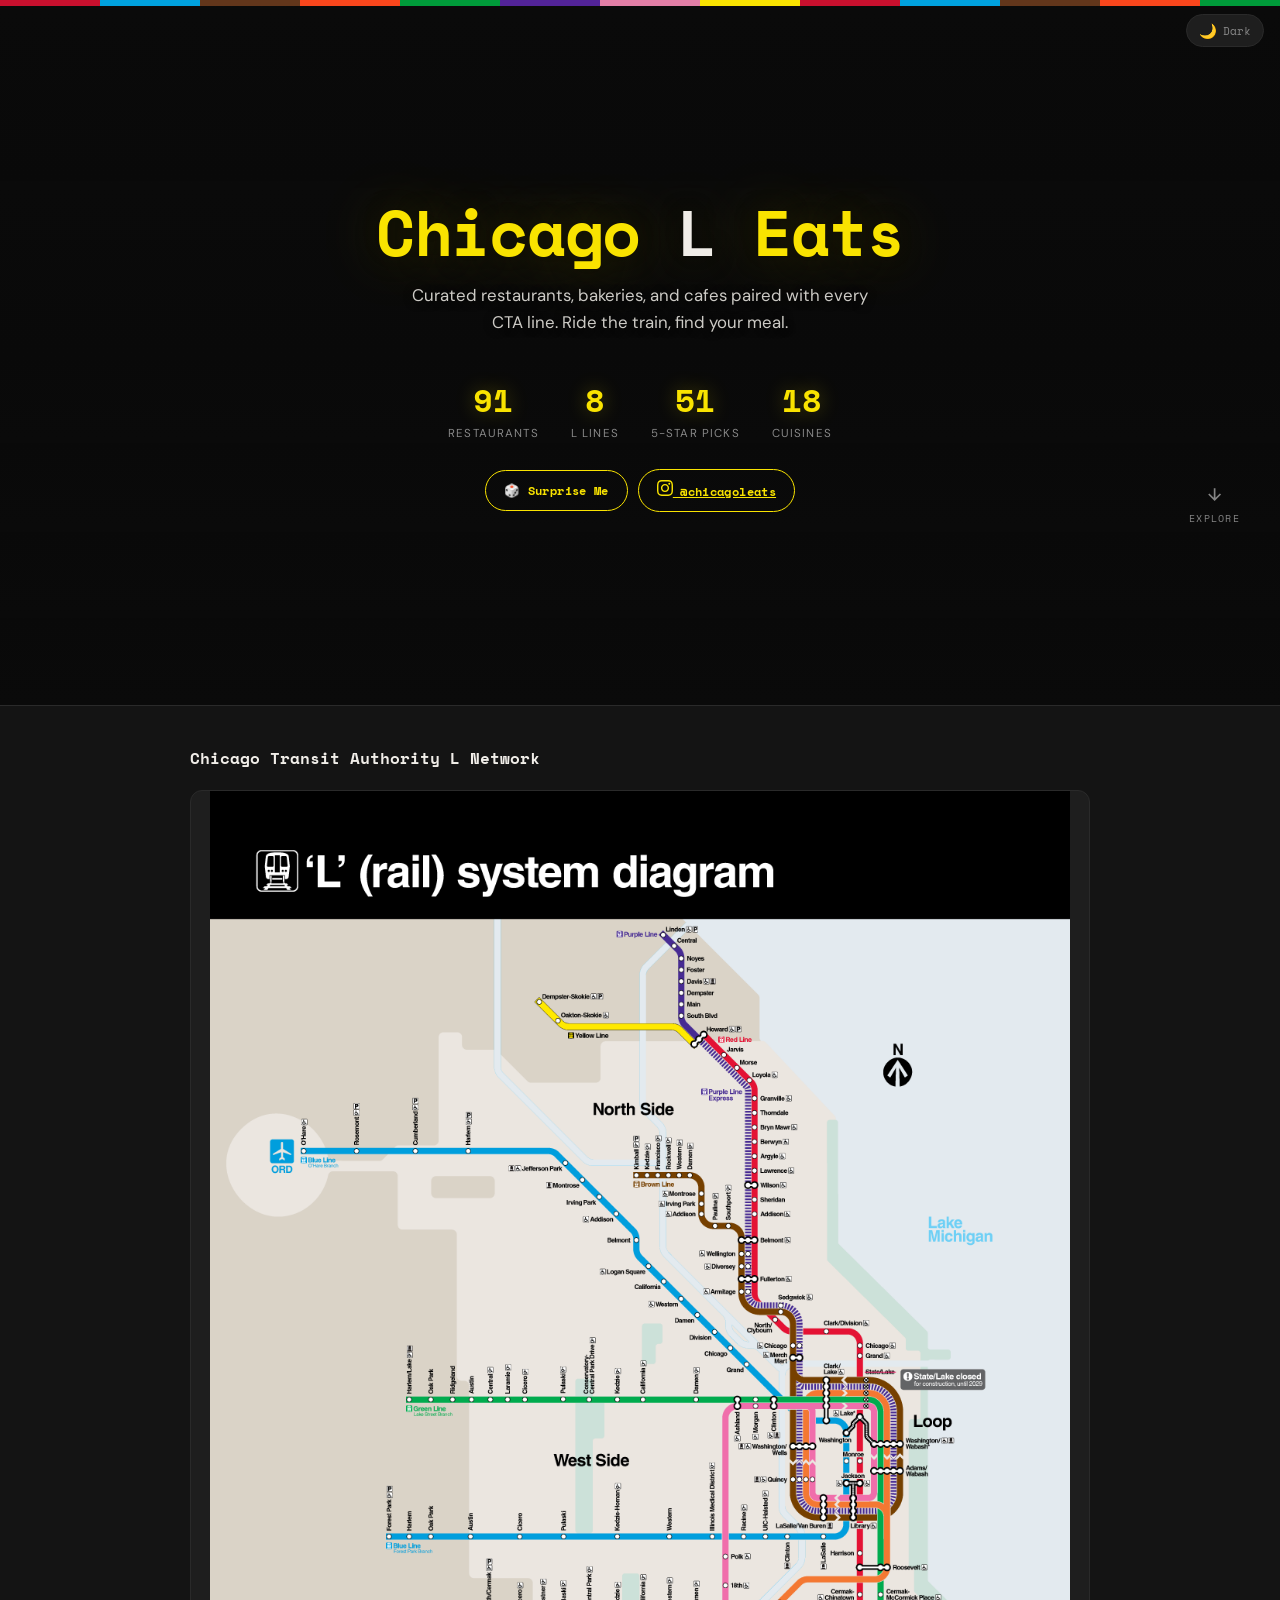
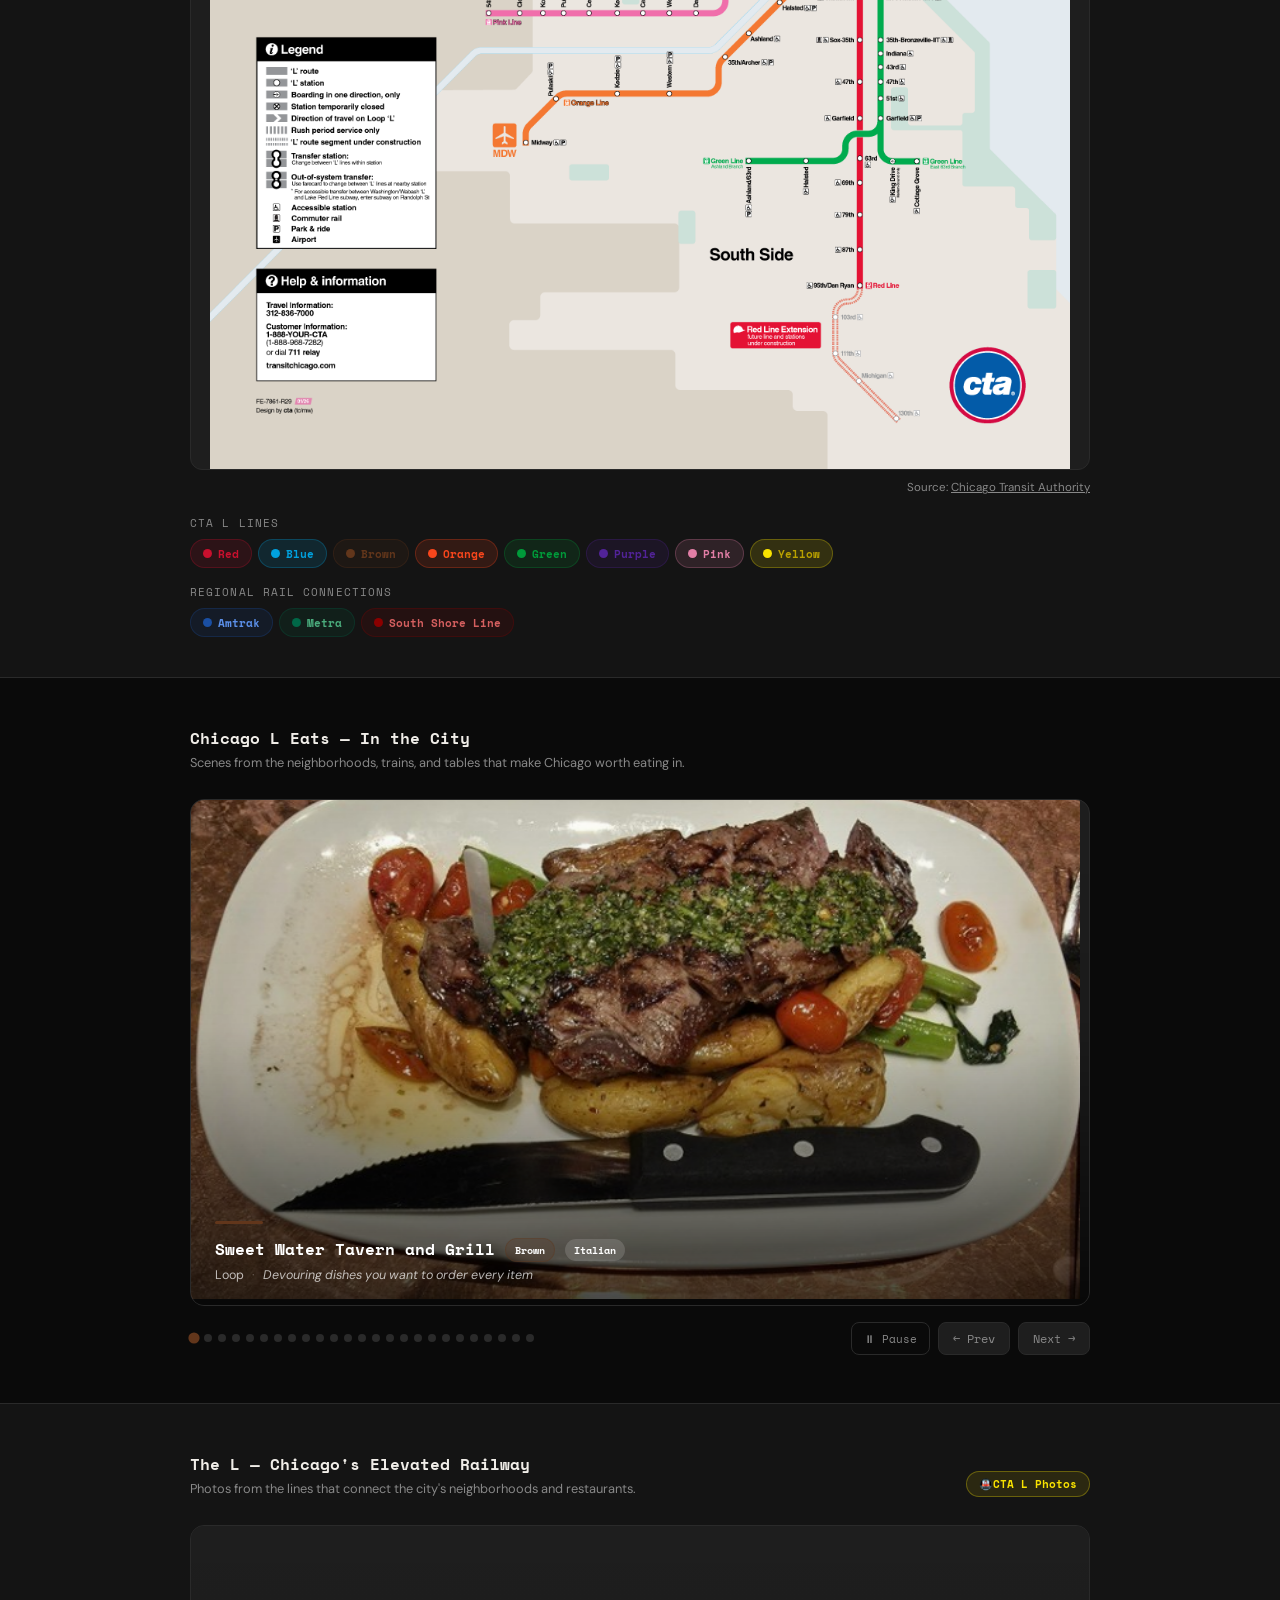
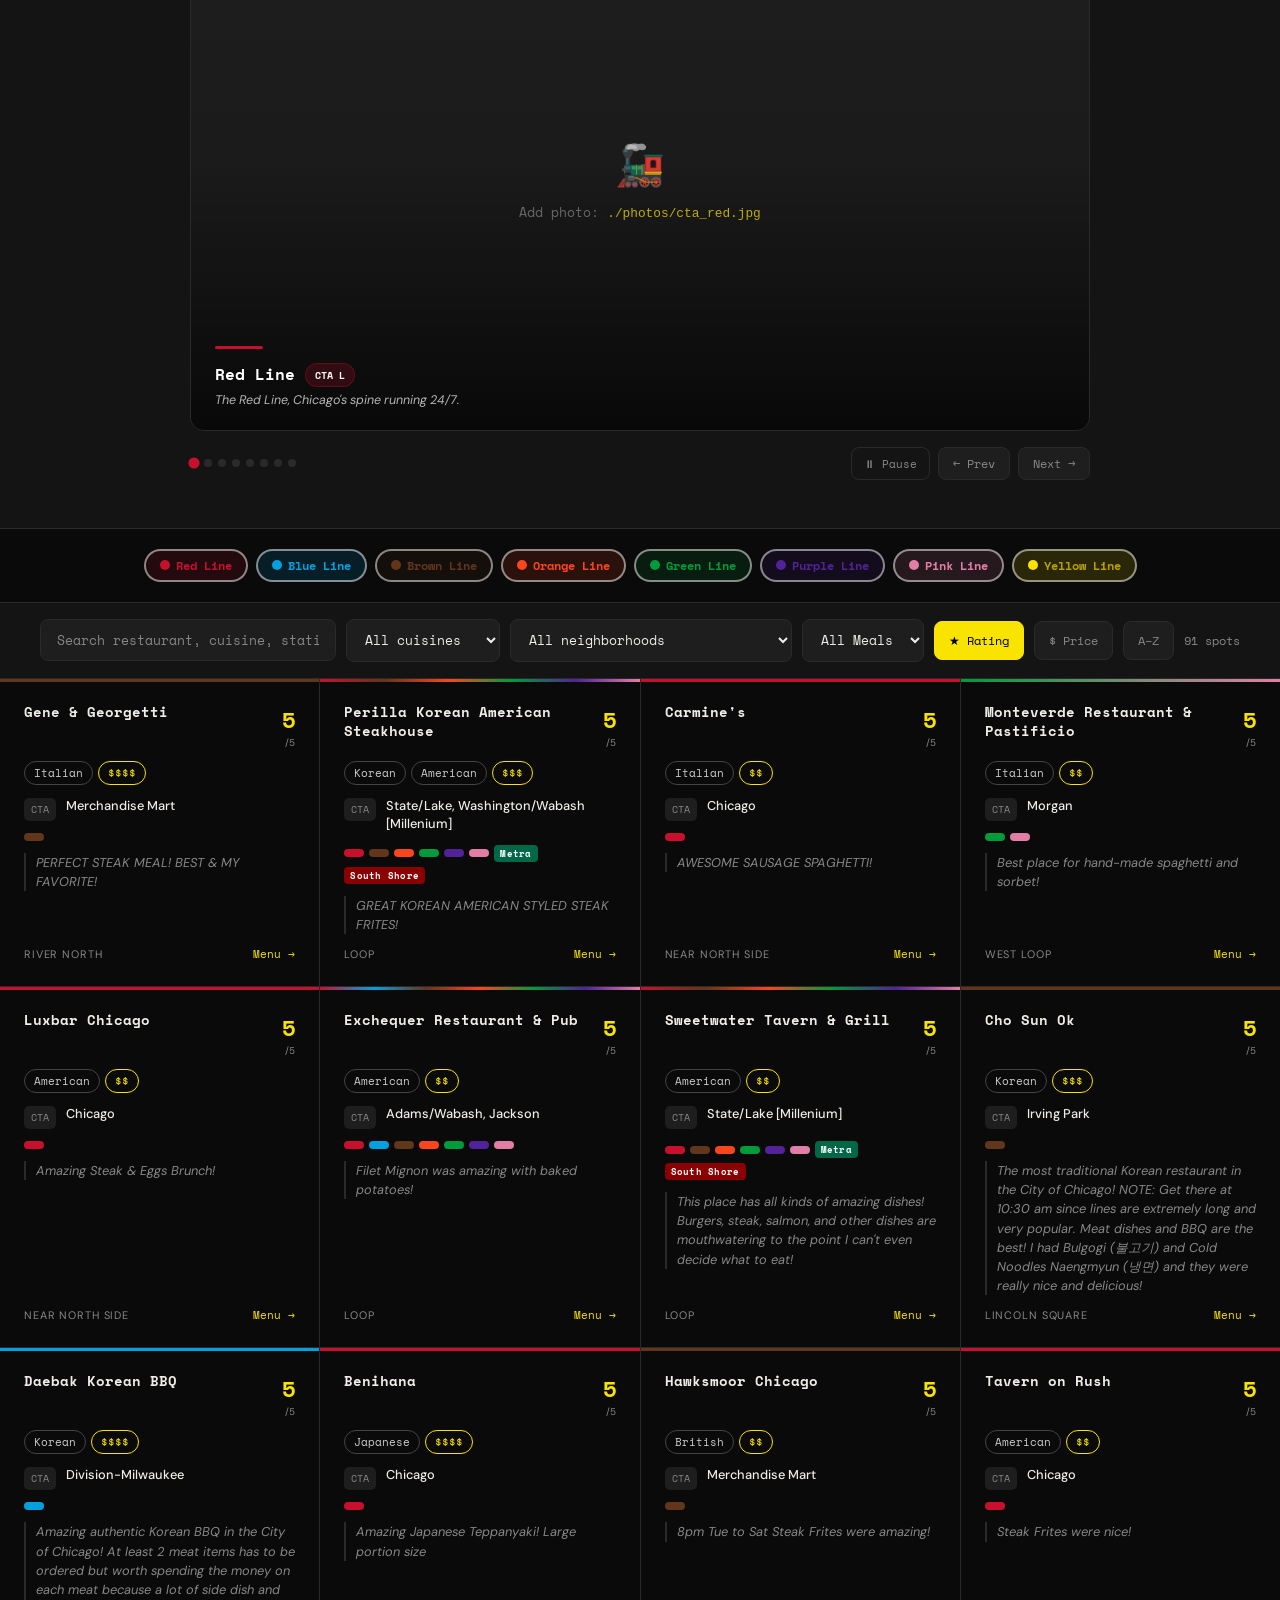
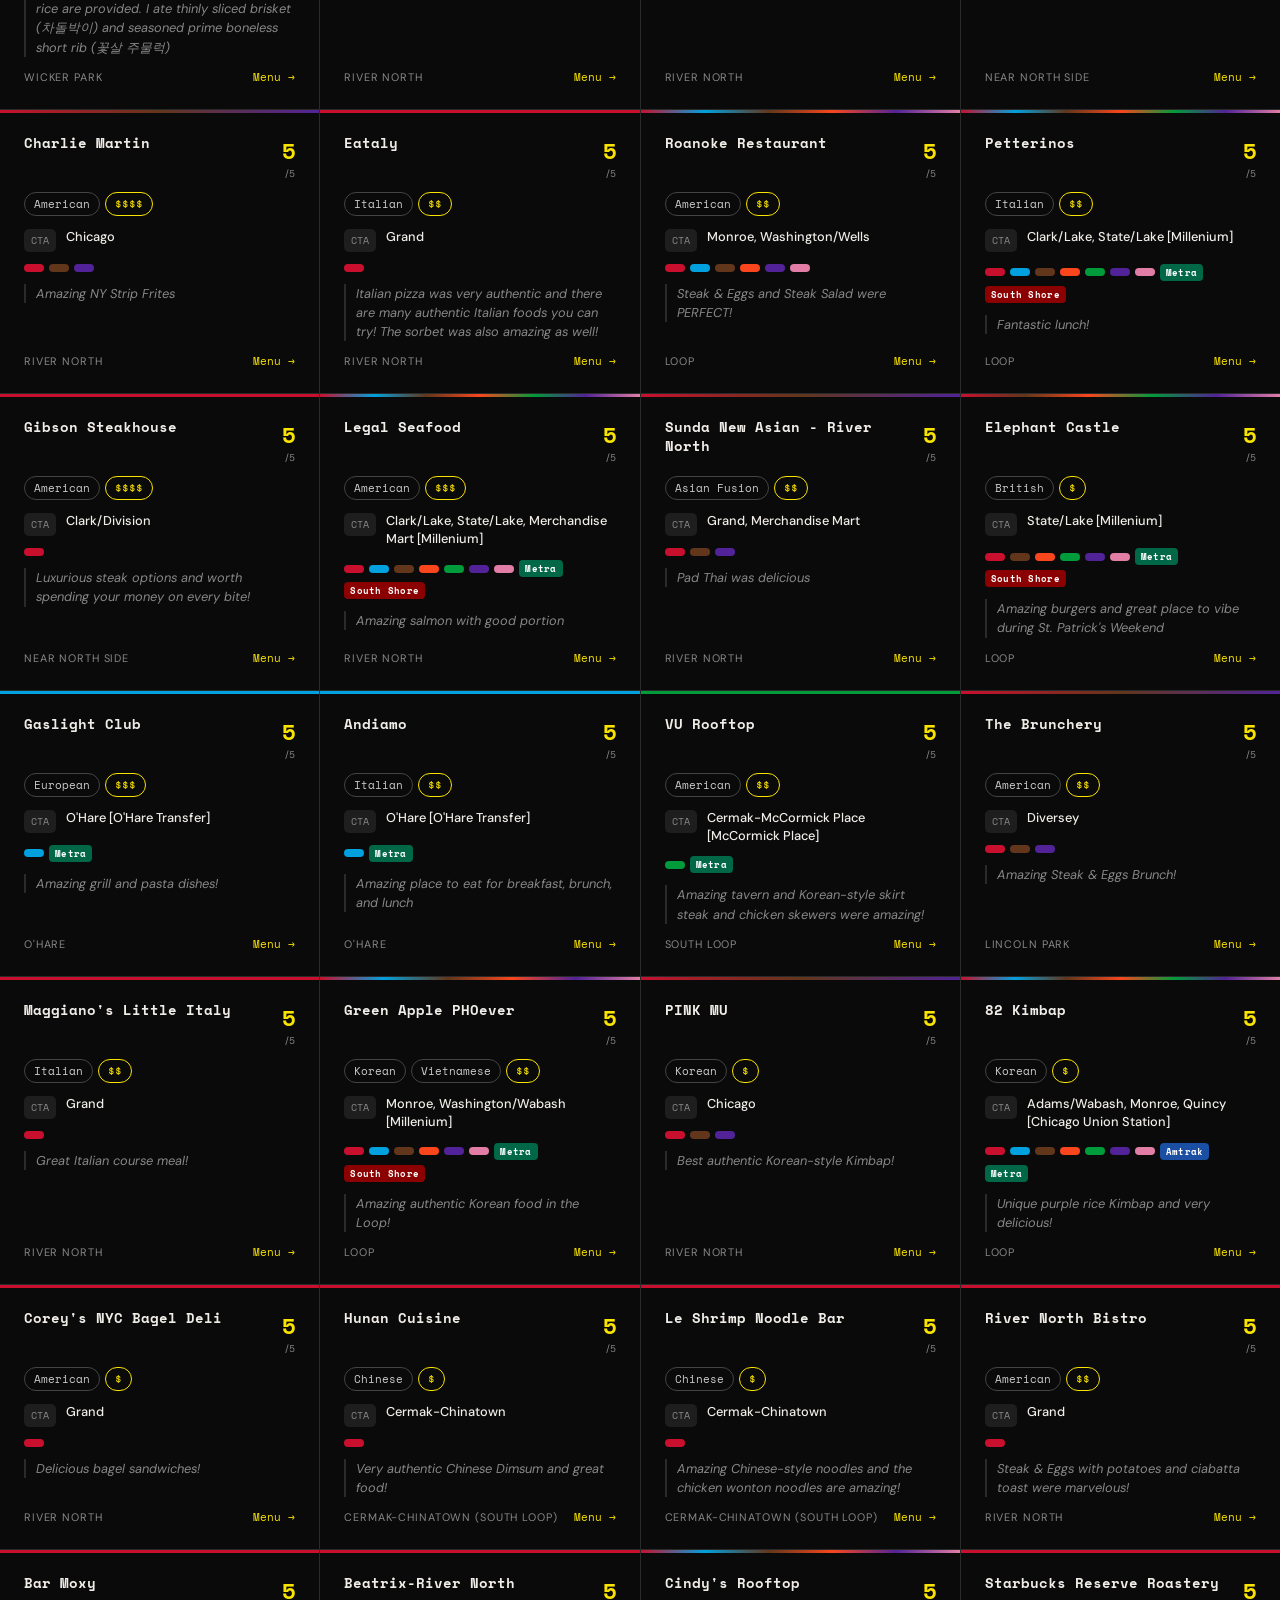
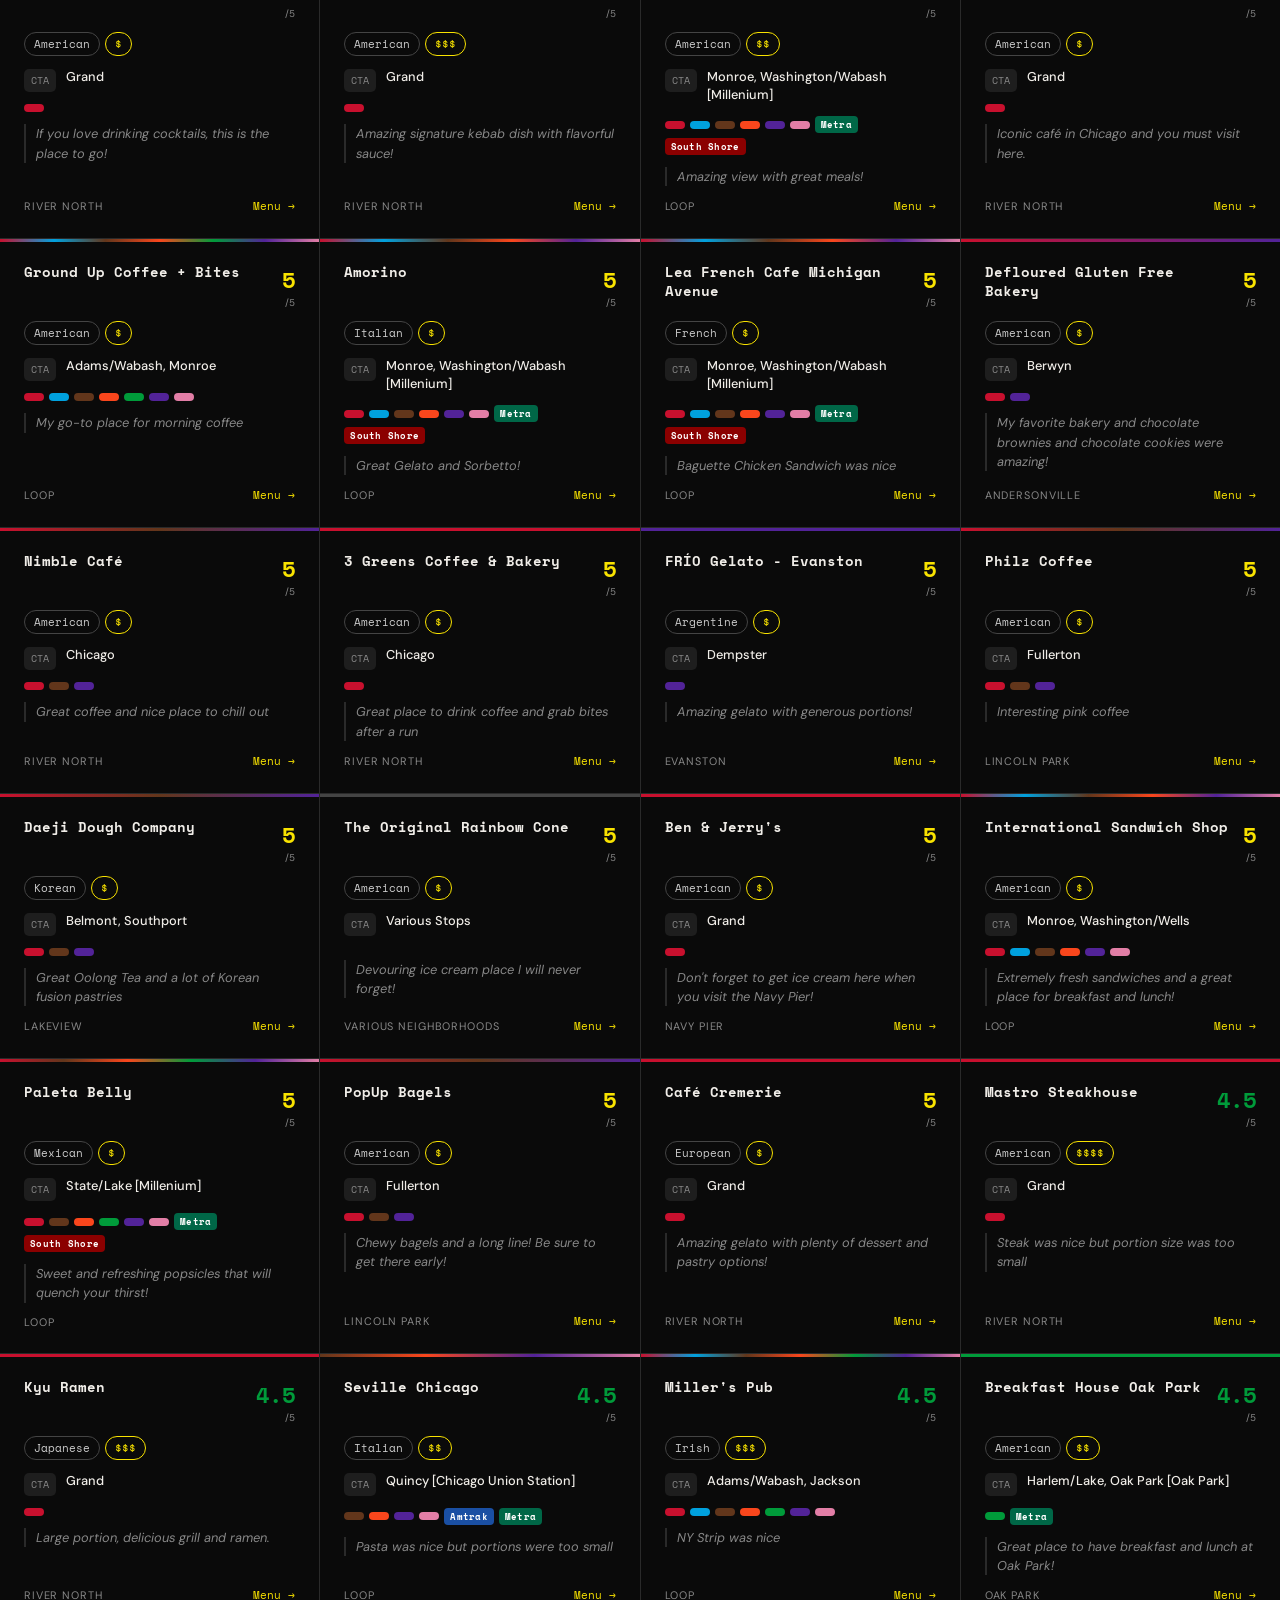
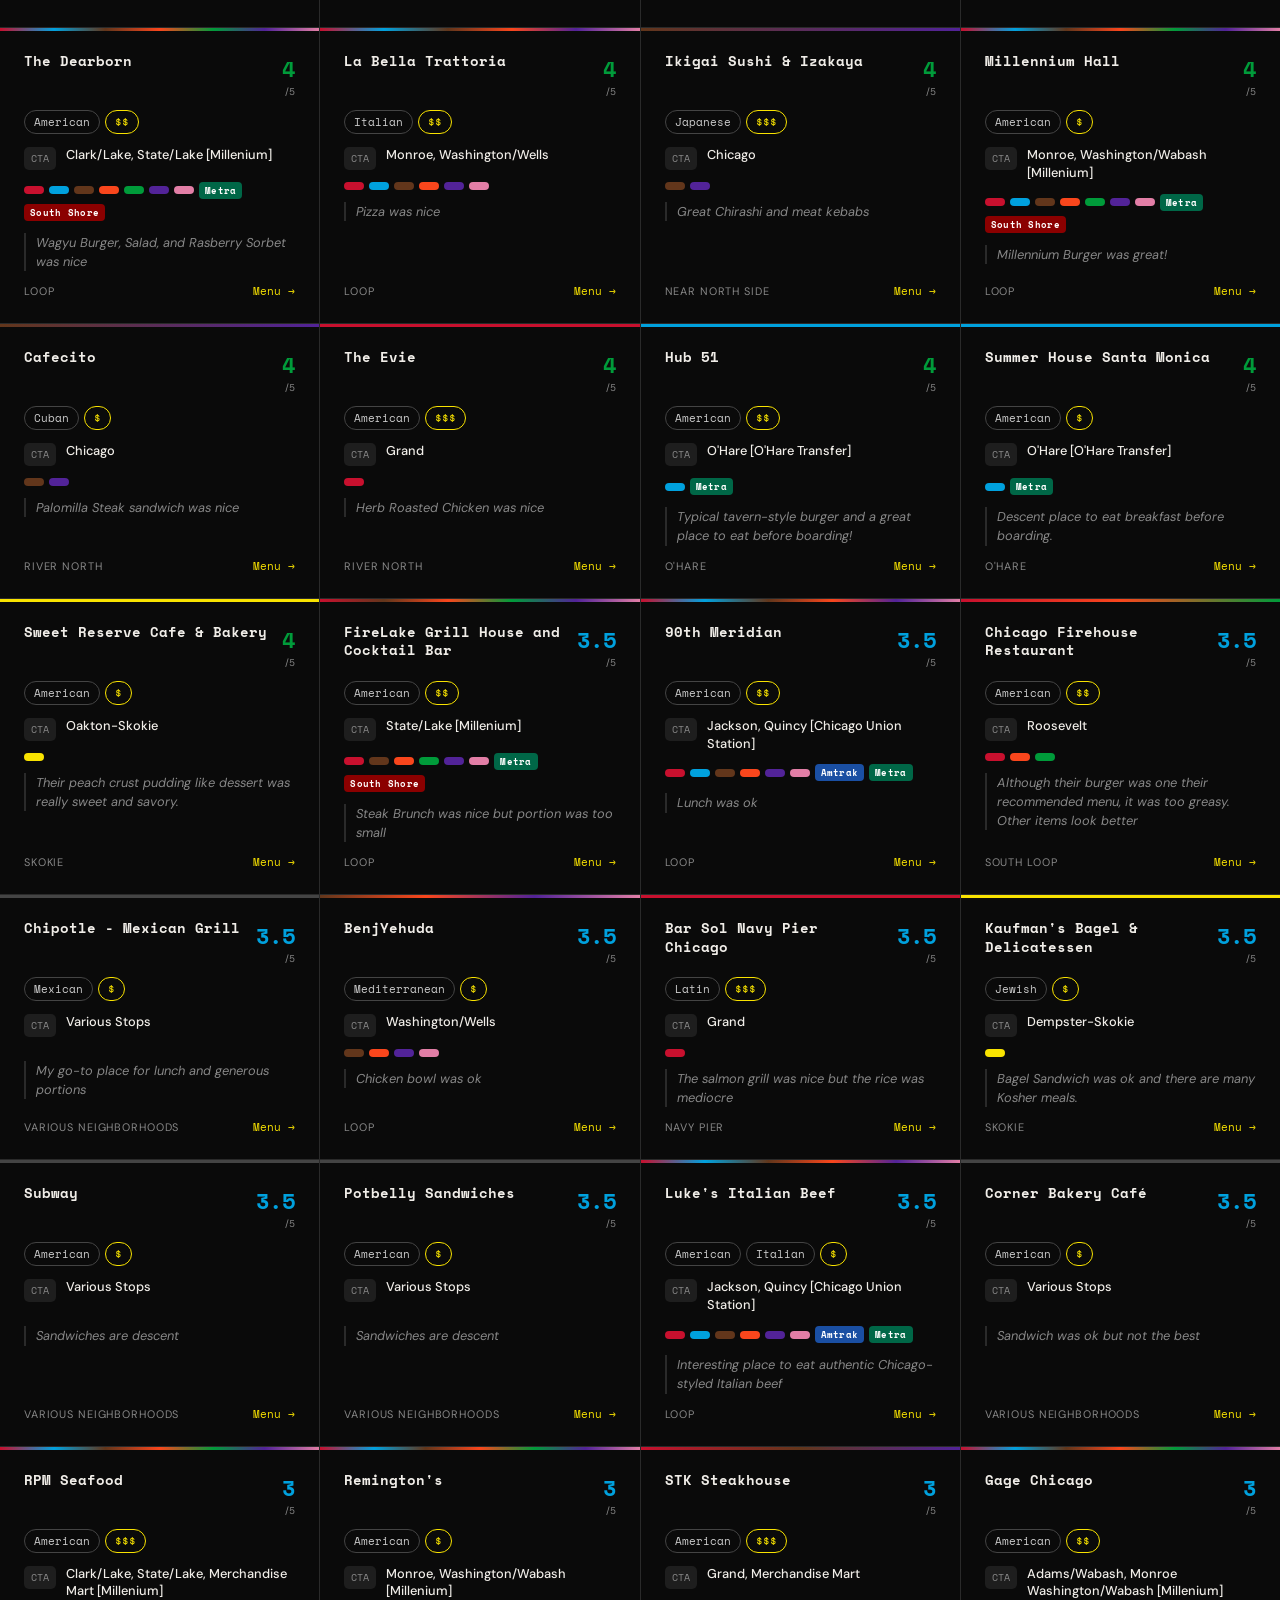
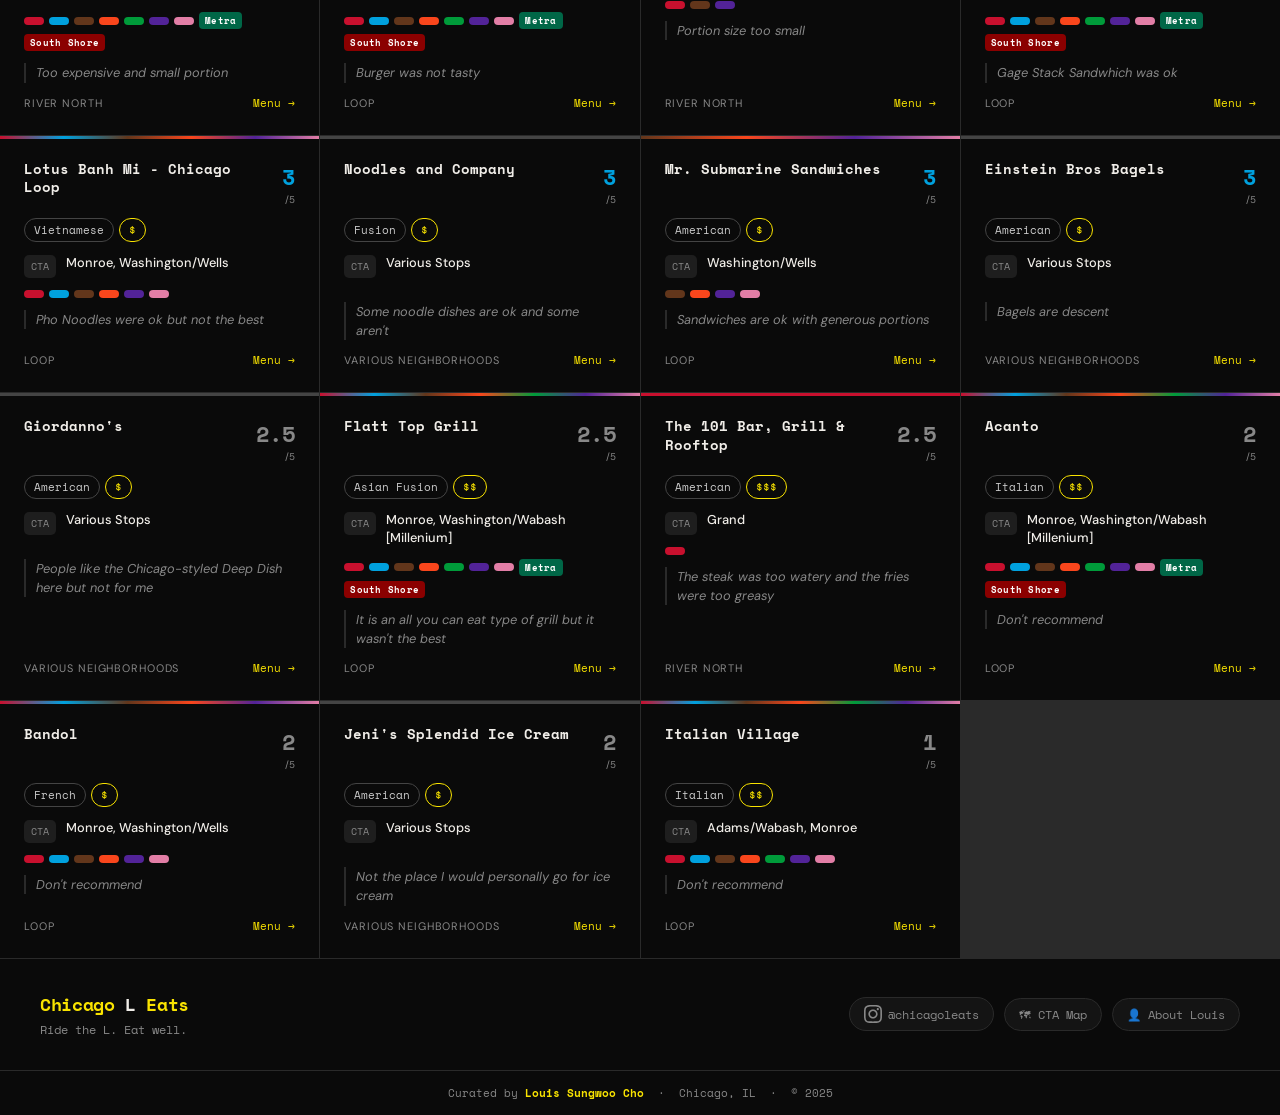
==== commit c6cb6c6f: "add light dark style" ====
--- a/index.html
+++ b/index.html
@@ -12,6 +12,12 @@
 <body>
 
 <div class="hero-track"></div>
+
+<!-- DARK/LIGHT MODE TOGGLE -->
+<button class="theme-toggle" id="themeToggle" onclick="toggleTheme()">
+  <span class="theme-toggle-icon" id="themeIcon">🌙</span>
+  <span id="themeLabel">Dark</span>
+</button>
 
 <header class="hero">
   <!--
--- a/styles.css
+++ b/styles.css
@@ -2,13 +2,70 @@
    Chicago L Eats — styles.css
    ================================================================ */
 
+/* ---- DARK MODE (default) ---- */
 :root {
   --red: #C8102E; --blue: #00A1DE; --brown: #62361B; --orange: #F9461C; --green: #009B3A;
   --purple: #522398; --pink: #E27EA6; --yellow: #F9E300;
   --bg: #0a0a0a; --surface: #141414; --surface2: #1e1e1e; --border: #2a2a2a;
   --text: #f0ede8; --muted: #888; --accent: #F9E300;
   --amtrak: #1a4fa3; --metra: #006747; --southshore: #8B0000;
-}
+  --card-hover: #1a1a1a;
+  --shadow: 0 4px 24px rgba(0,0,0,0.4);
+}
+
+/* ---- LIGHT MODE ---- */
+body.light-mode {
+  --bg: #f5f2ee; --surface: #ffffff; --surface2: #f0ece6; --border: #e0d8d0;
+  --text: #1a1410; --muted: #7a6e64; --accent: #b8860b;
+  --card-hover: #faf7f3;
+  --shadow: 0 4px 24px rgba(0,0,0,0.08);
+}
+body.light-mode .hero-track {
+  opacity: 1;
+}
+body.light-mode .hero-overlay {
+  background: linear-gradient(
+    to bottom,
+    rgba(245,242,238,0.3) 0%,
+    rgba(245,242,238,0.15) 40%,
+    rgba(245,242,238,0.7) 75%,
+    rgba(245,242,238,0.97) 100%
+  );
+}
+body.light-mode .hero h1 {
+  text-shadow: 0 0 40px rgba(184,134,11,0.3), 0 2px 12px rgba(255,255,255,0.6);
+}
+body.light-mode .hero p { color: rgba(26,20,16,0.8); text-shadow: 0 1px 4px rgba(255,255,255,0.5); }
+body.light-mode .stat-n { color: var(--accent); }
+body.light-mode .card { background: #fff; }
+body.light-mode .card:hover { background: var(--card-hover); box-shadow: var(--shadow); }
+body.light-mode .meta-tag.cuisine { border-color: #c8bdb5; color: #5a4e46; }
+body.light-mode .modal { box-shadow: var(--shadow); }
+body.light-mode .controls { background: var(--surface); }
+body.light-mode .sort-btn { color: var(--muted); }
+body.light-mode .controls input[type=text],
+body.light-mode .controls select { color: var(--text); }
+body.light-mode .map-section { background: var(--surface); }
+body.light-mode .gallery-section { background: var(--bg); }
+body.light-mode .l-train-section { background: var(--surface); }
+body.light-mode .surprise-overlay { background: rgba(200,190,180,0.85); backdrop-filter: blur(12px); }
+body.light-mode .surprise-modal { background: #fff; box-shadow: var(--shadow); }
+body.light-mode .surprise-rolling-phase,
+body.light-mode .surprise-reveal-phase { color: var(--text); }
+
+/* ---- THEME TOGGLE BUTTON ---- */
+.theme-toggle {
+  position: fixed; top: 14px; right: 16px; z-index: 1000;
+  background: var(--surface2); border: 1px solid var(--border);
+  border-radius: 20px; padding: 5px 12px;
+  display: flex; align-items: center; gap: 6px;
+  font-family: 'Space Mono', monospace; font-size: 0.68rem;
+  color: var(--muted); cursor: pointer; transition: all 0.2s;
+}
+.theme-toggle:hover { border-color: var(--accent); color: var(--accent); }
+.theme-toggle-icon { font-size: 0.9rem; transition: transform 0.4s; }
+body.light-mode .theme-toggle-icon { transform: rotate(180deg); }
+
 * { box-sizing: border-box; margin: 0; padding: 0; }
 body { font-family: 'DM Sans', sans-serif; background: var(--bg); color: var(--text); height: 100vh; }
 
@@ -144,20 +201,37 @@
 
 /* ---- SURPRISE ME BUTTON + INSTAGRAM ---- */
 .surprise-wrap {
-  display: flex; justify-content: center; align-items: center;
-  margin-top: 28px; gap: 12px; flex-wrap: wrap;
-}
+  display: flex;
+  justify-content: center;
+  align-items: center;
+  margin-top: 28px;
+  gap: 10px;
+  flex-wrap: nowrap; /* NEVER stack — always side by side */
+}
+
+.surprise-btn {
+  font-family: 'Space Mono', monospace; font-size: 0.78rem; font-weight: 700;
+  background: transparent; border: 1.5px solid var(--accent); color: var(--accent);
+  padding: 10px 18px; border-radius: 30px; cursor: pointer;
+  transition: all 0.2s; letter-spacing: 0.03em; white-space: nowrap;
+}
+.surprise-btn:hover { background: var(--accent); color: #000; transform: scale(1.04); }
+
 .instagram-btn {
-  display: flex; align-items: center; gap: 7px;
   font-family: 'Space Mono', monospace; font-size: 0.78rem; font-weight: 700;
-  color: #fff; text-decoration: none;
-  background: linear-gradient(135deg, #f09433, #e6683c, #dc2743, #cc2366, #bc1888);
-  padding: 10px 20px; border-radius: 30px;
-  transition: all 0.2s; letter-spacing: 0.03em; border: none; cursor: pointer;
-}
-.instagram-btn:hover { transform: scale(1.05); opacity: 0.92; }
-
-/* ---- SCROLL INDICATOR ---- */
+  background: transparent; border: 1.5px solid var(--accent); color: var(--accent);
+  padding: 10px 18px; border-radius: 30px; cursor: pointer;
+  transition: all 0.2s; letter-spacing: 0.03em; white-space: nowrap;
+}
+.instagram-btn:hover { background: var(--accent); color: #000; transform: scale(1.04); }
+
+/* On very small phones, allow slight shrink but never stack */
+@media (max-width: 380px) {
+  .surprise-btn, .instagram-btn { font-size: 0.68rem; padding: 9px 12px; }
+  .surprise-wrap { gap: 7px; }
+}
+
+
 .scroll-indicator {
   position: absolute; bottom: 28px; left: 50%; transform: translateX(-50%);
   display: flex; flex-direction: column; align-items: center; gap: 6px;
@@ -171,14 +245,6 @@
   0%, 100% { transform: translateX(-50%) translateY(0); }
   50%       { transform: translateX(-50%) translateY(6px); }
 }
-
-.surprise-btn {
-  font-family: 'Space Mono', monospace; font-size: 0.82rem; font-weight: 700;
-  background: transparent; border: 1.5px solid var(--accent); color: var(--accent);
-  padding: 10px 24px; border-radius: 30px; cursor: pointer;
-  transition: all 0.2s; letter-spacing: 0.04em;
-}
-.surprise-btn:hover { background: var(--accent); color: #000; transform: scale(1.04); }
 
 /* ---- MAP SECTION ---- */
 .map-section {
@@ -750,8 +816,9 @@
   .l-train-section { padding: 32px 16px; }
 }
 @media (max-width: 640px) {
-  .hero { padding: 60px 20px 40px; }
-  .hero-stats { gap: 20px; }
+  .hero { padding: 40px 20px; height: calc(100vh - 6px); min-height: 500px; }
+  .hero-stats { gap: 16px; }
+  .hero-stats .stat-n { font-size: 1.5rem; }
   .controls { padding: 14px 16px; }
   .lines-legend { padding: 14px 16px; }
   .map-section { padding: 24px 16px; }
@@ -761,4 +828,7 @@
   .grid { grid-template-columns: 1fr; }
   .modal-body, .modal-hero { padding-left: 18px; padding-right: 18px; }
   .surprise-modal { padding: 28px 18px; }
-}
+  .footer-inner { padding: 24px 20px; }
+  .footer-bottom { padding: 12px 20px; }
+  .theme-toggle { top: 10px; right: 10px; }
+}
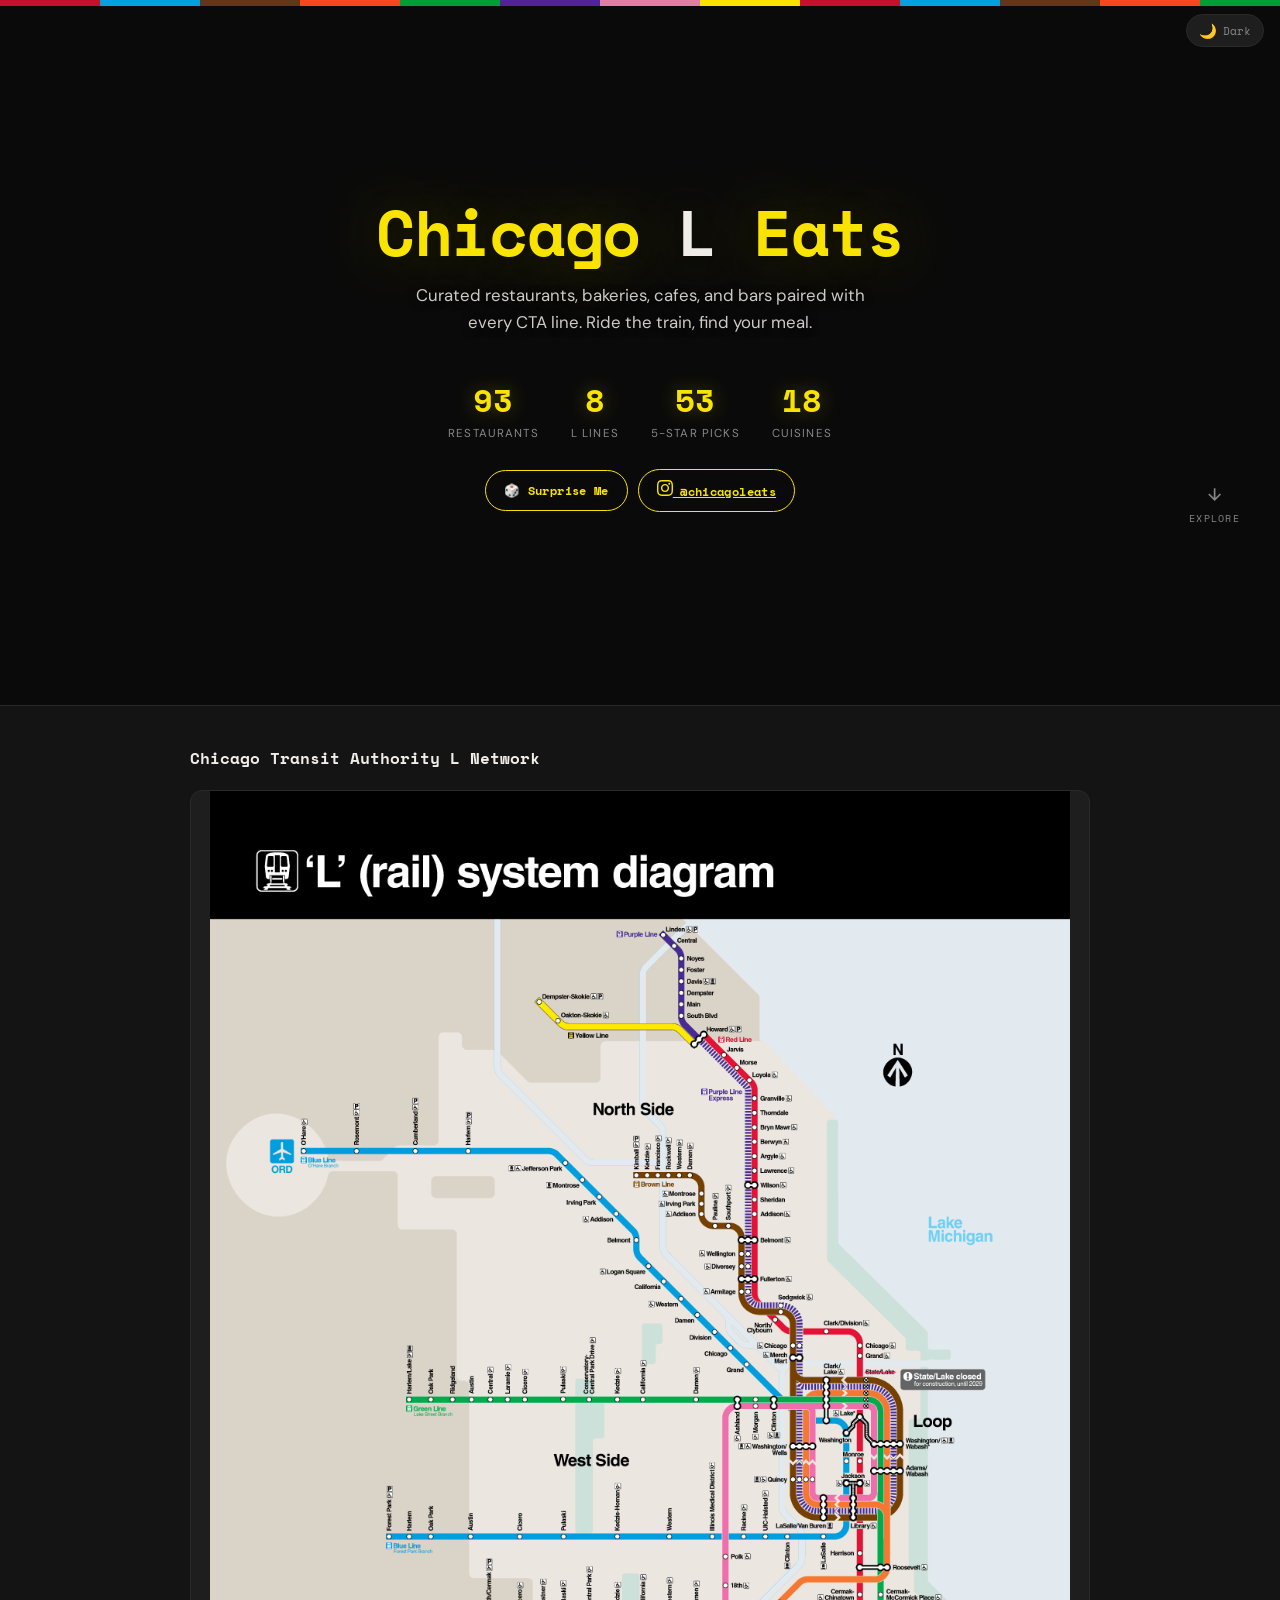
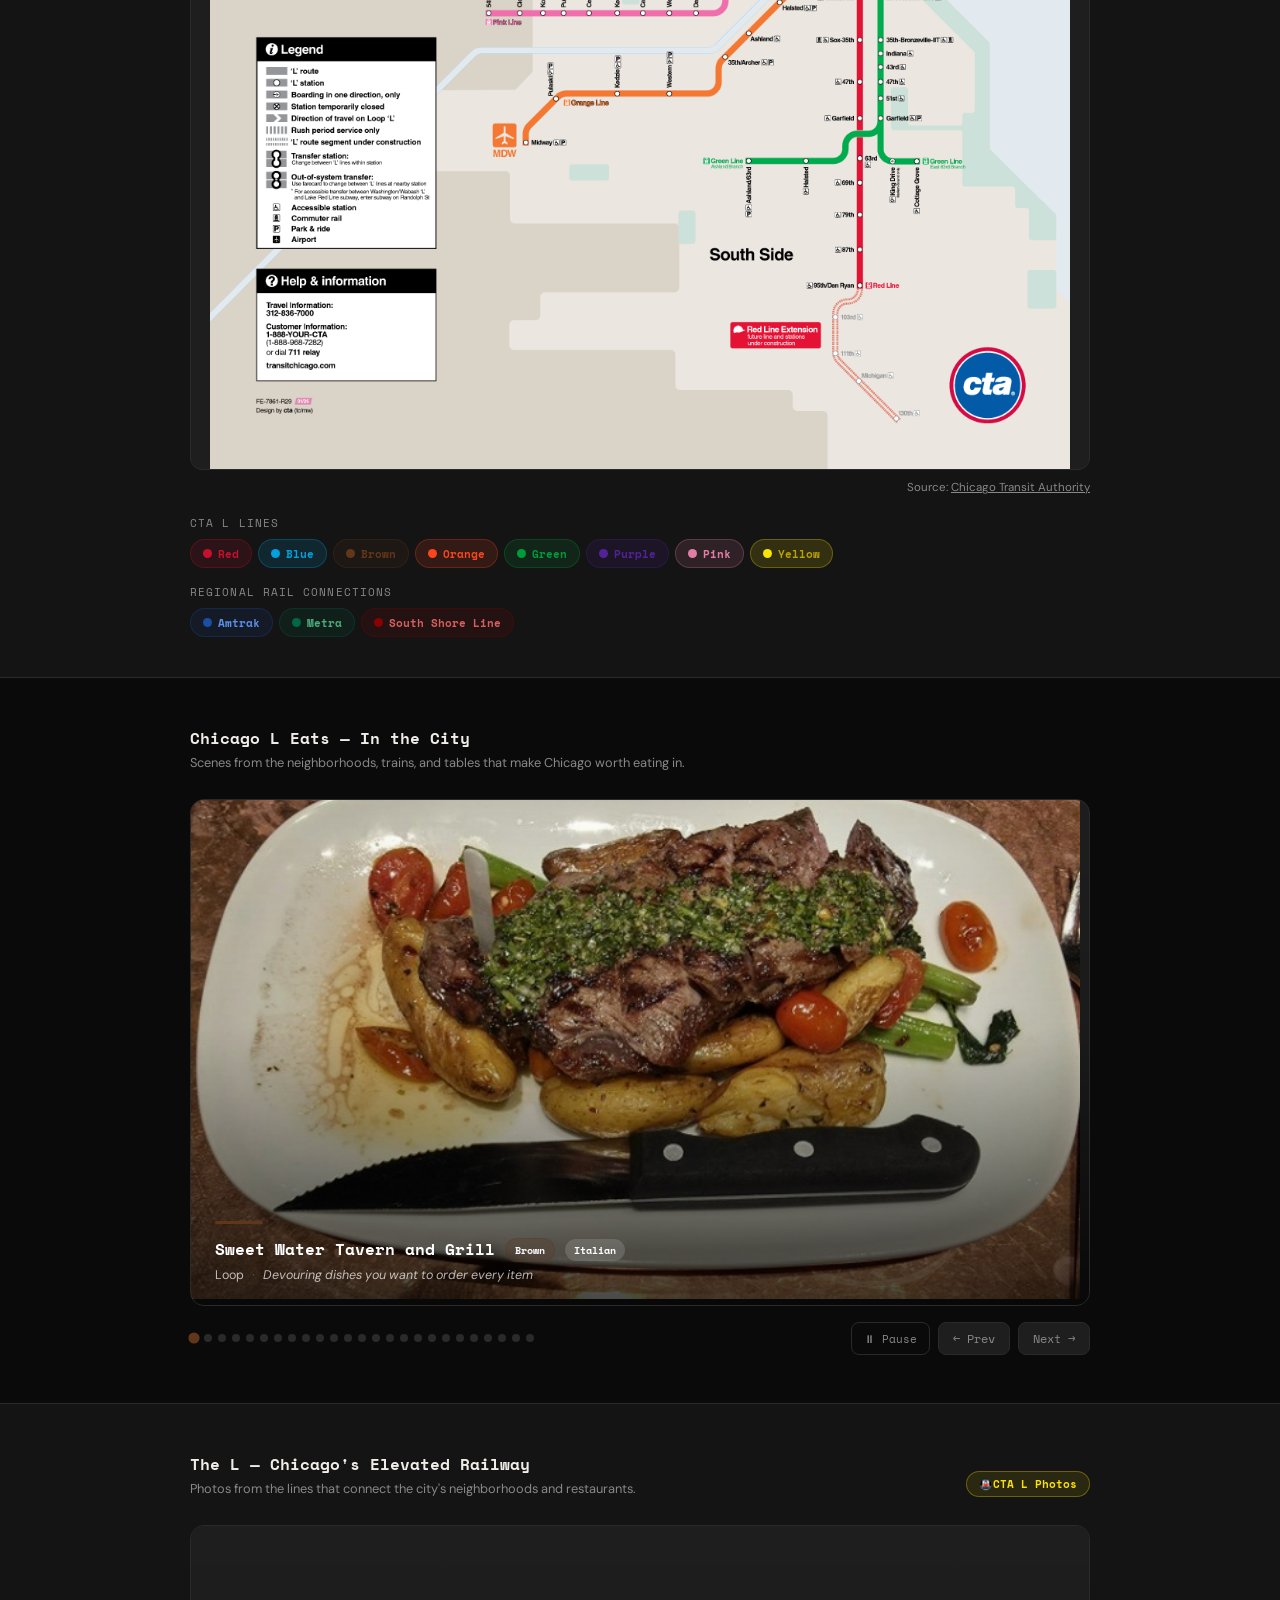
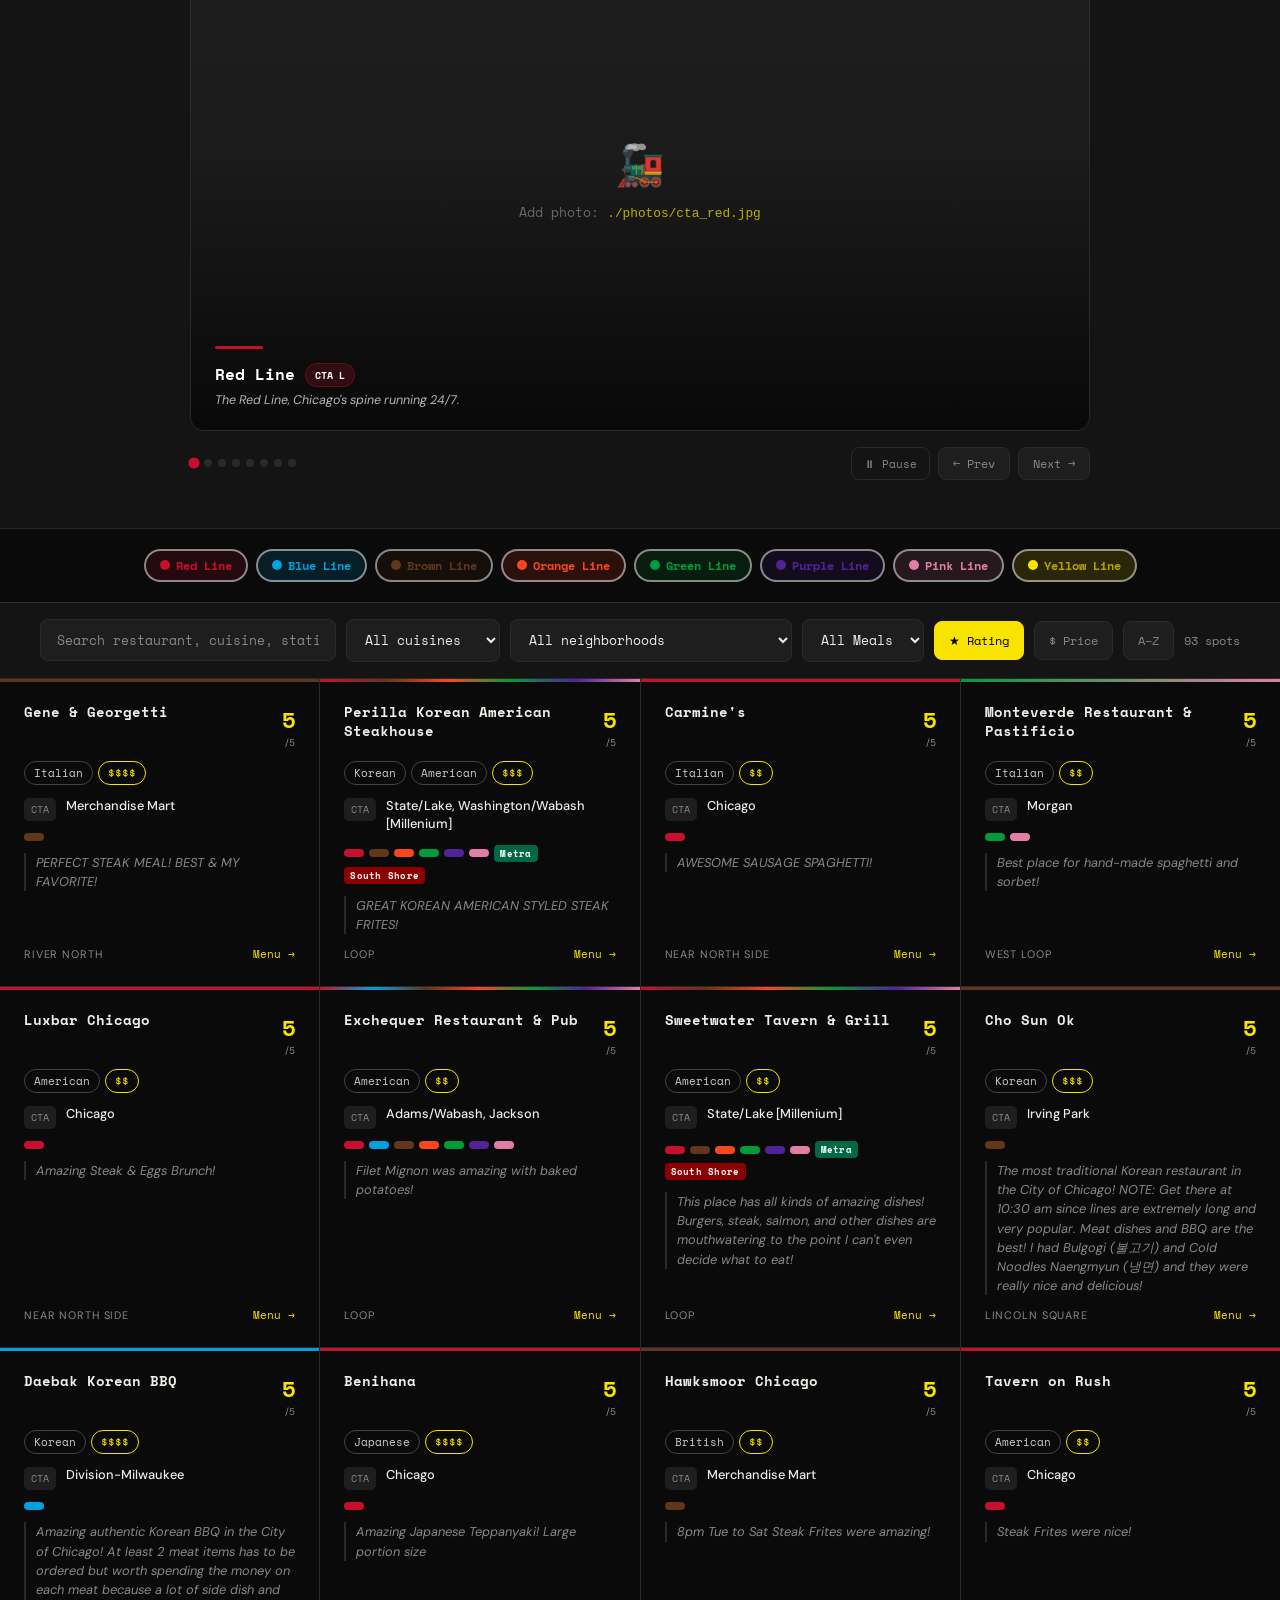
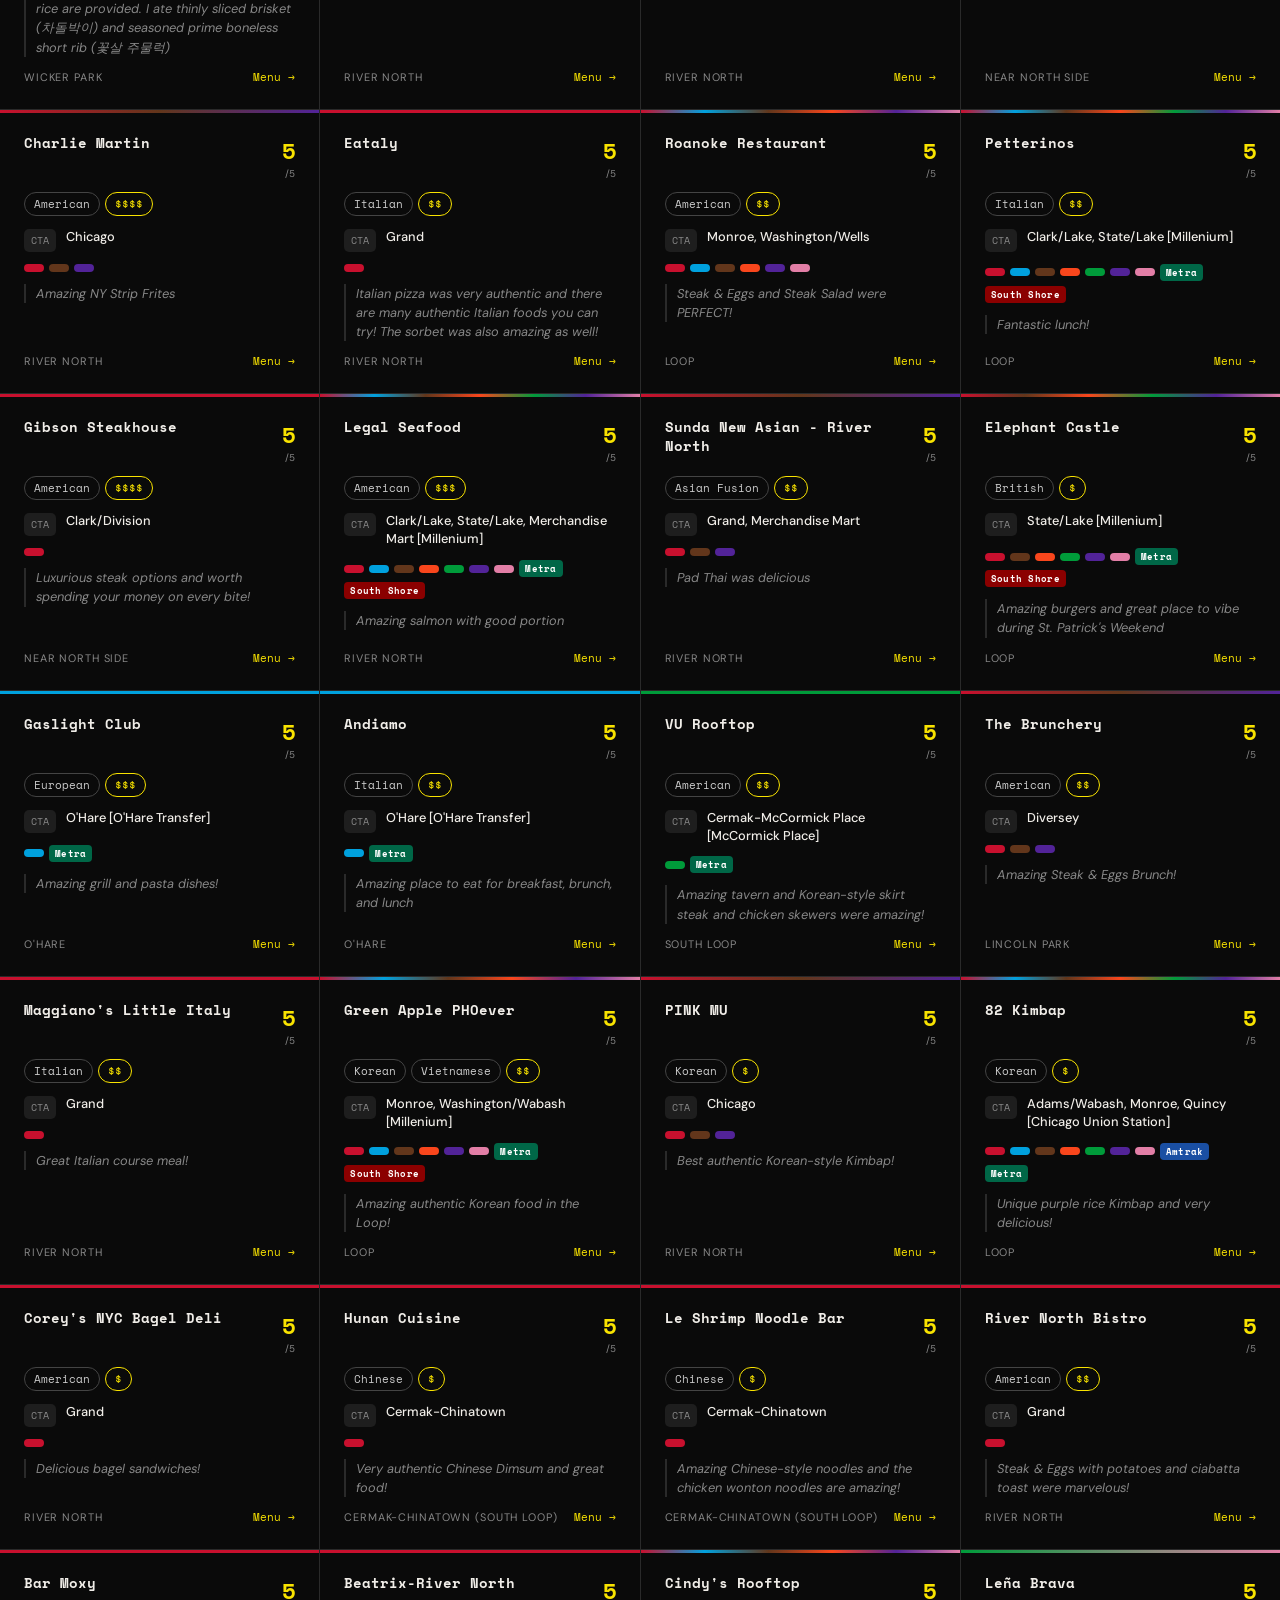
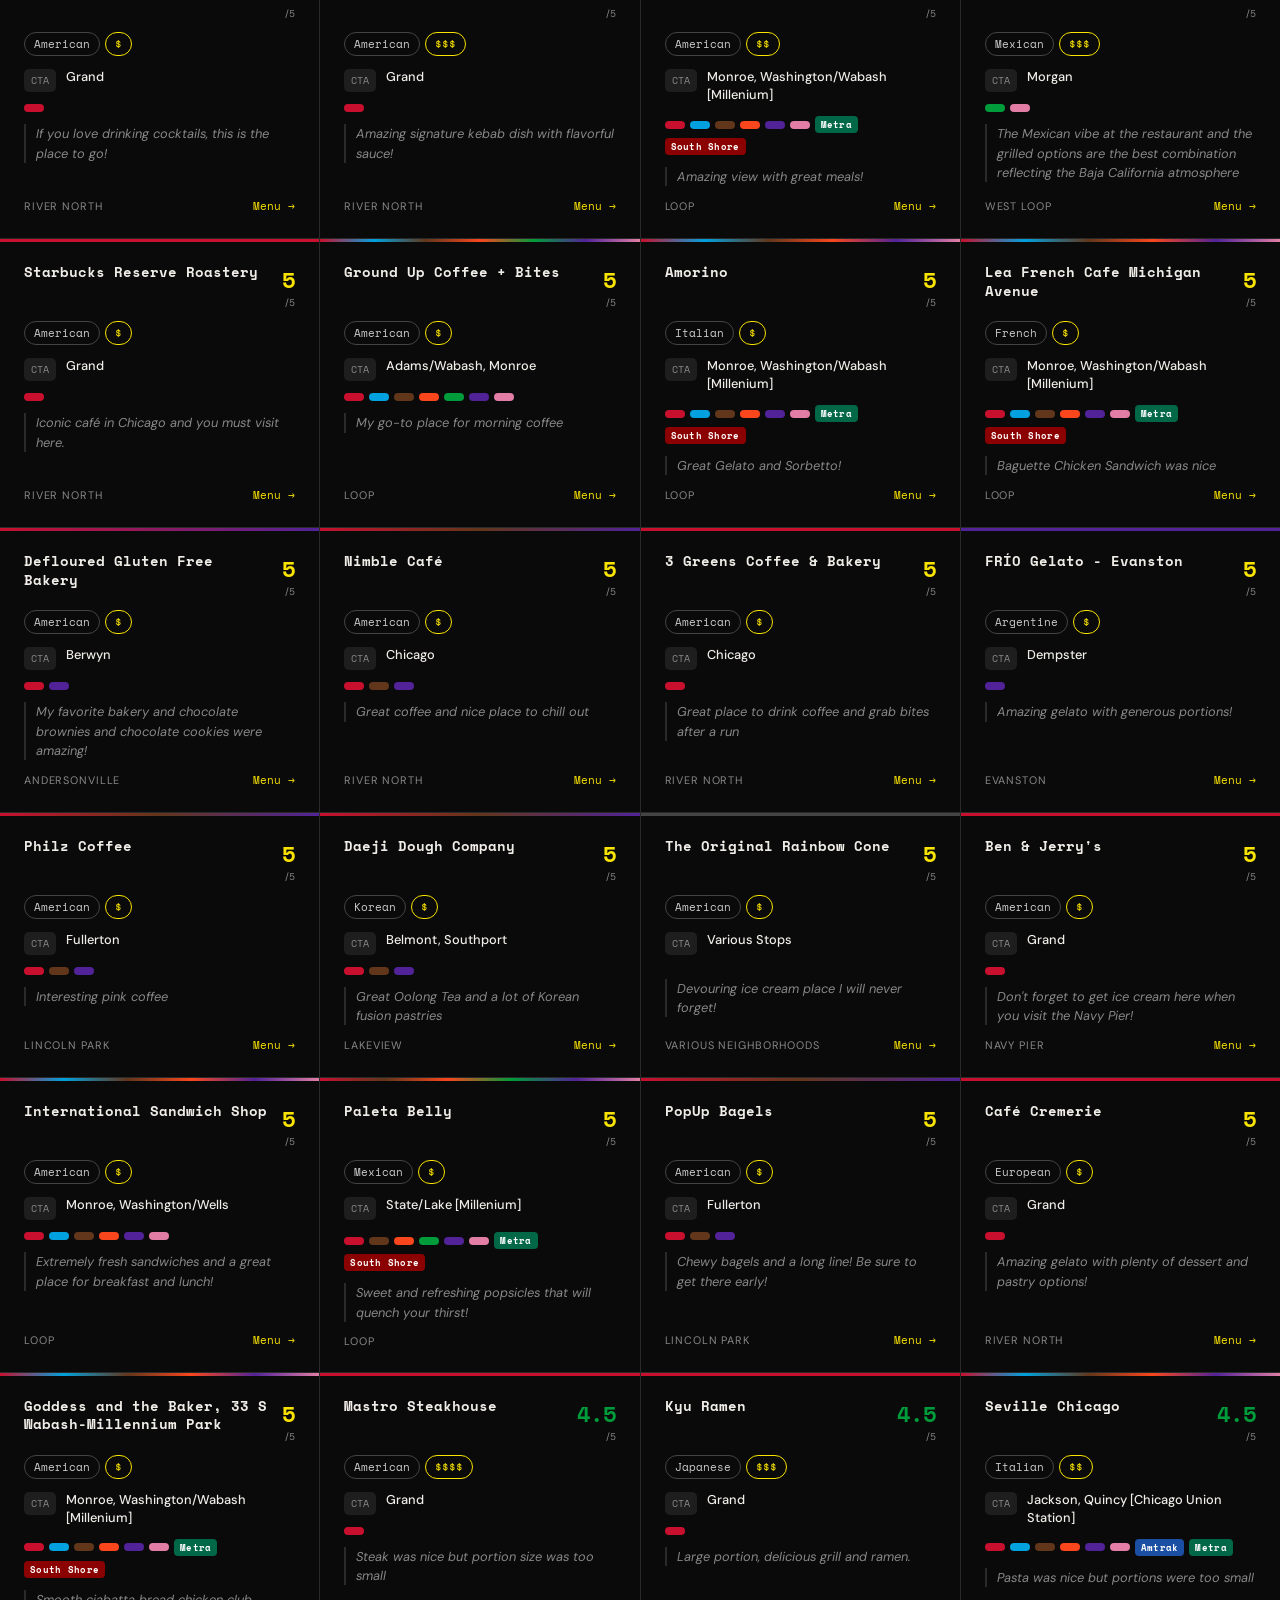
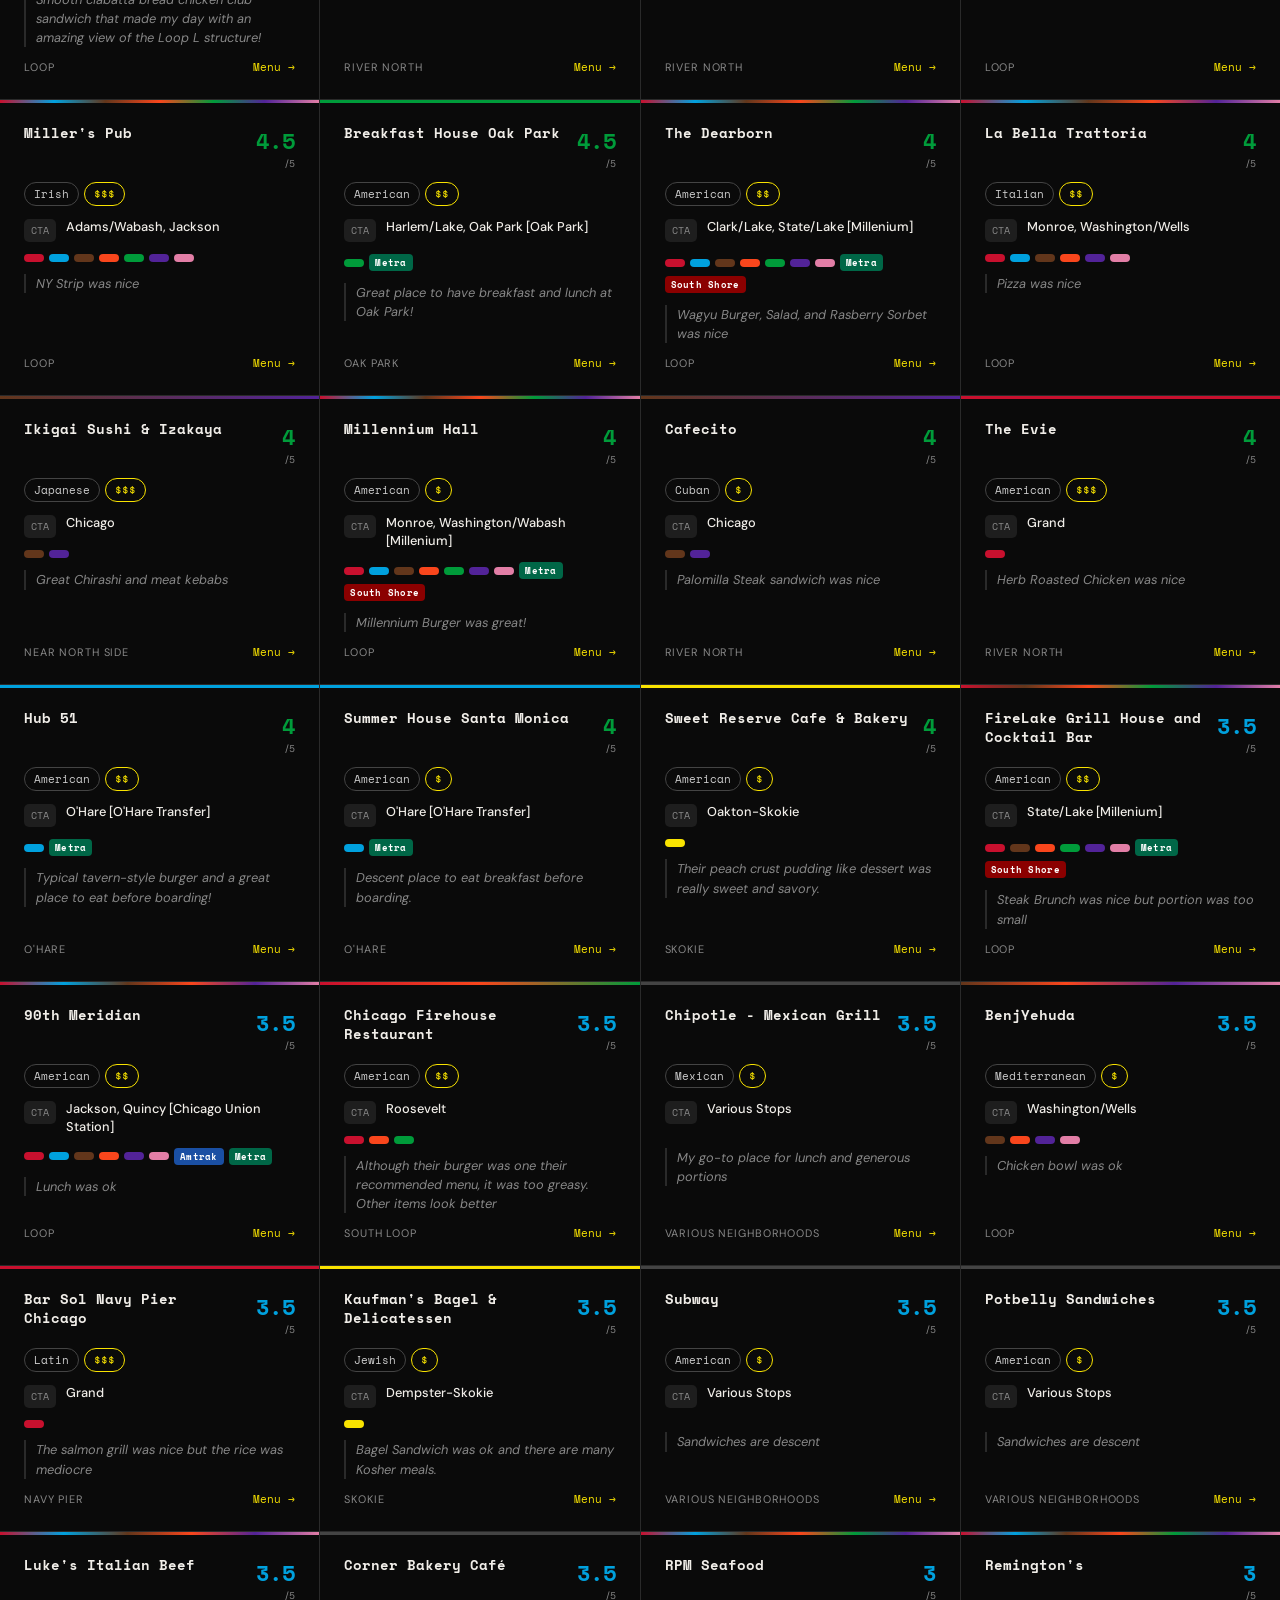
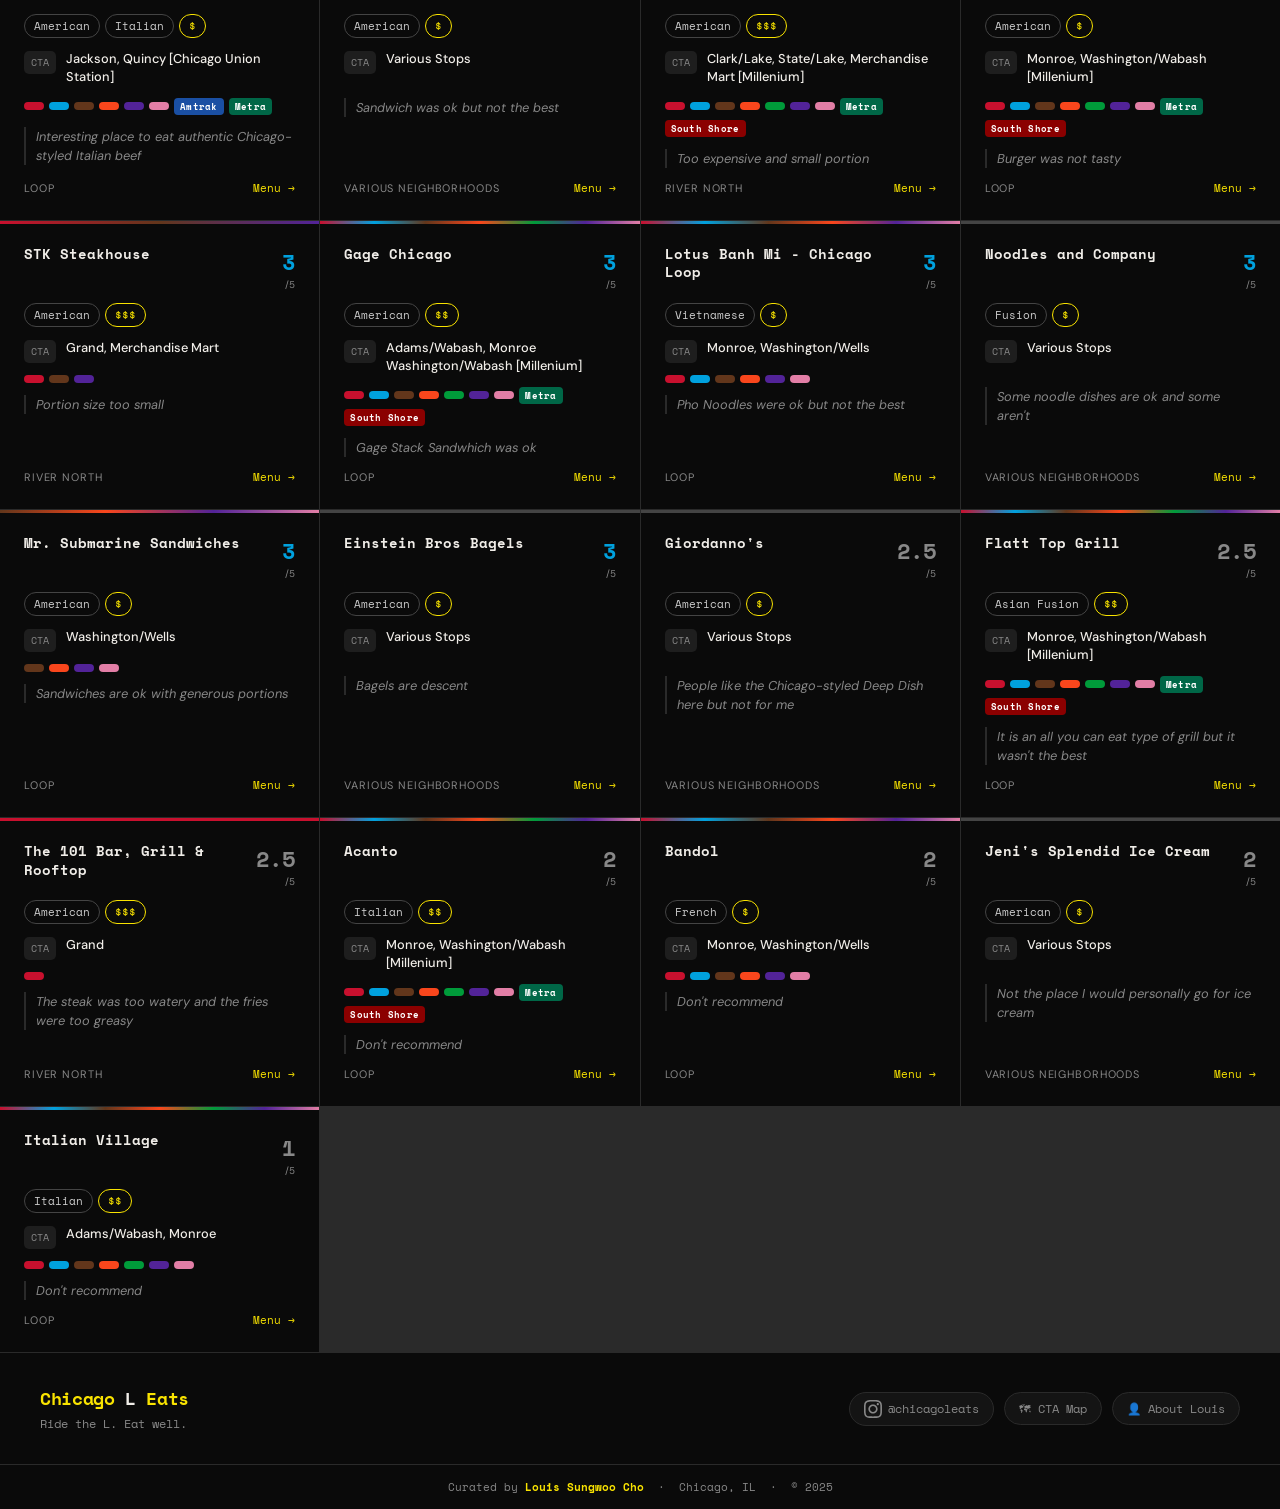
==== commit 8168183e: "add" ====
--- a/index.html
+++ b/index.html
@@ -49,7 +49,7 @@
  
 
   <h1>Chicago <span>L</span> Eats</h1>
-  <p>Curated restaurants, bakeries, and cafes paired with every CTA line. Ride the train, find your meal.</p>
+  <p>Curated restaurants, bakeries, cafes, and bars paired with every CTA line. Ride the train, find your meal.</p>
   <div class="hero-stats">
     <div class="stat"><div class="stat-n" id="stat-total">—</div><div class="stat-l">Restaurants</div></div>
     <div class="stat"><div class="stat-n">8</div><div class="stat-l">L Lines</div></div>
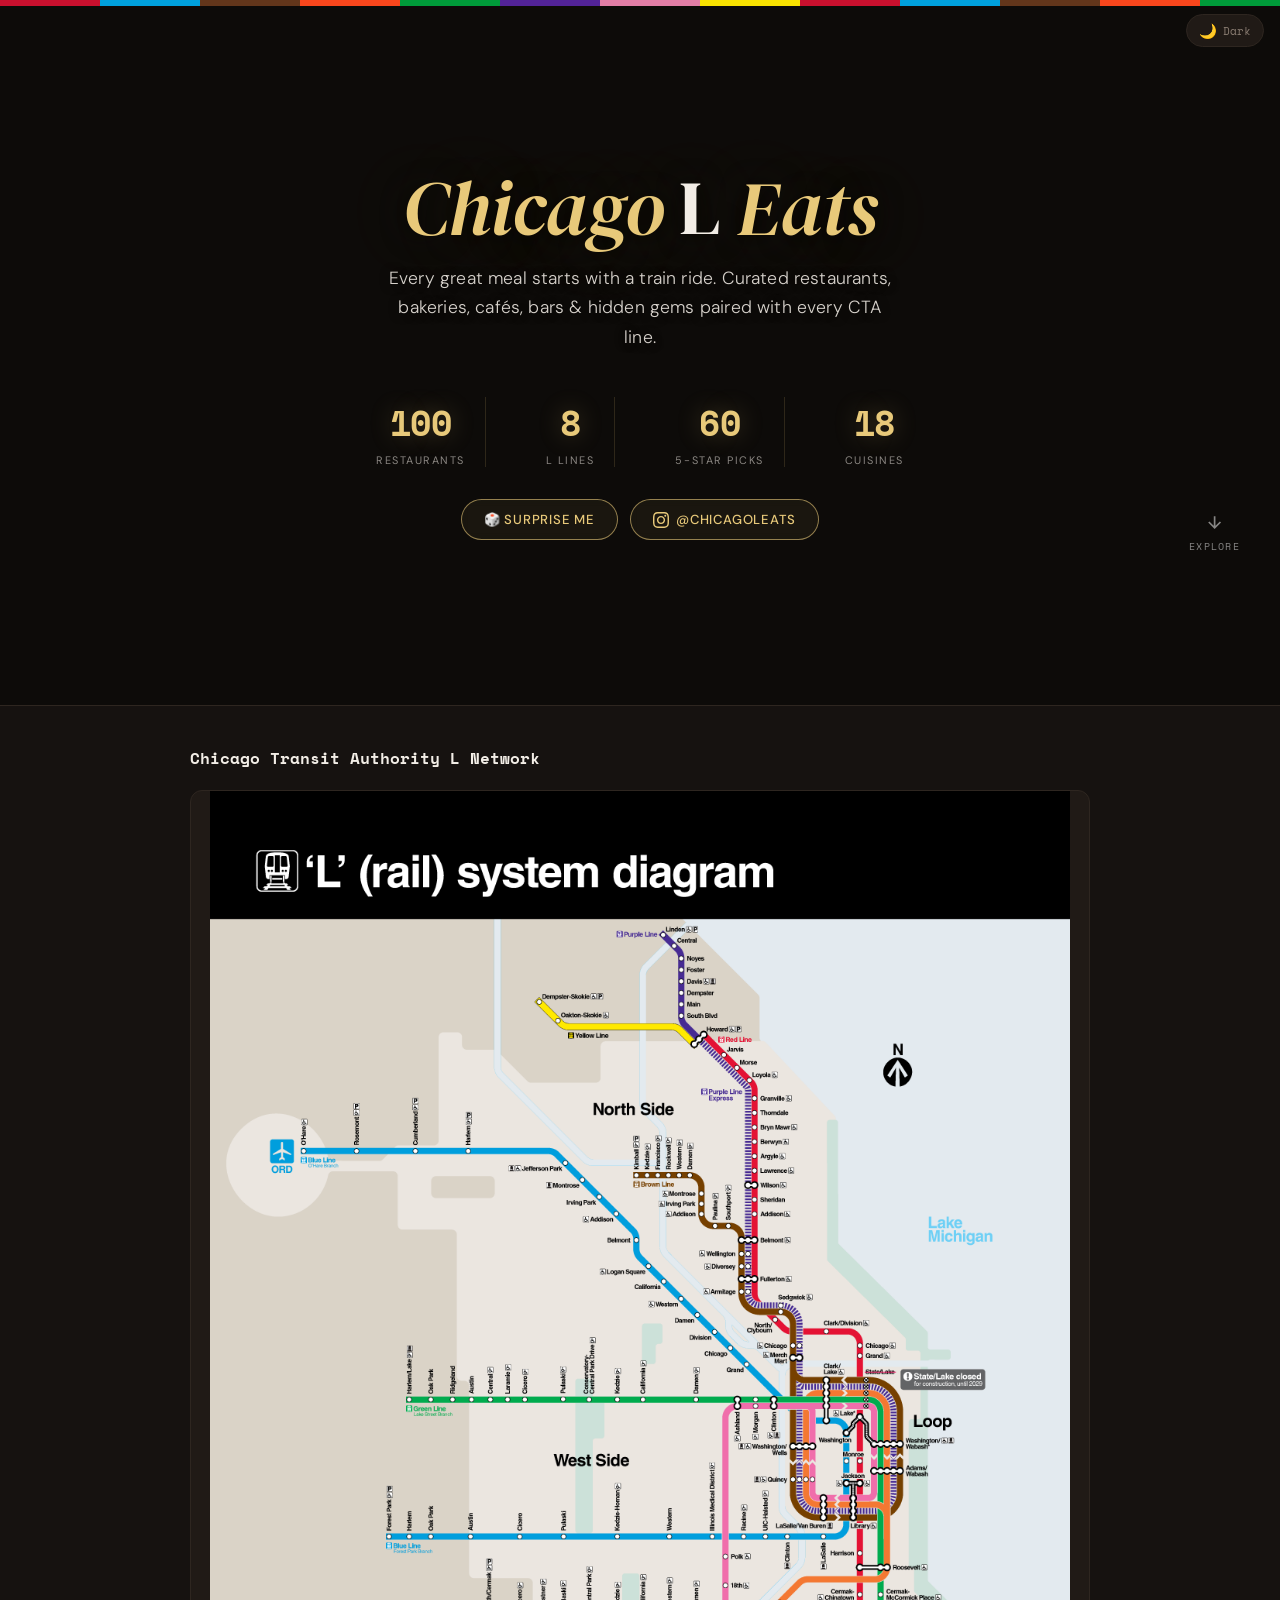
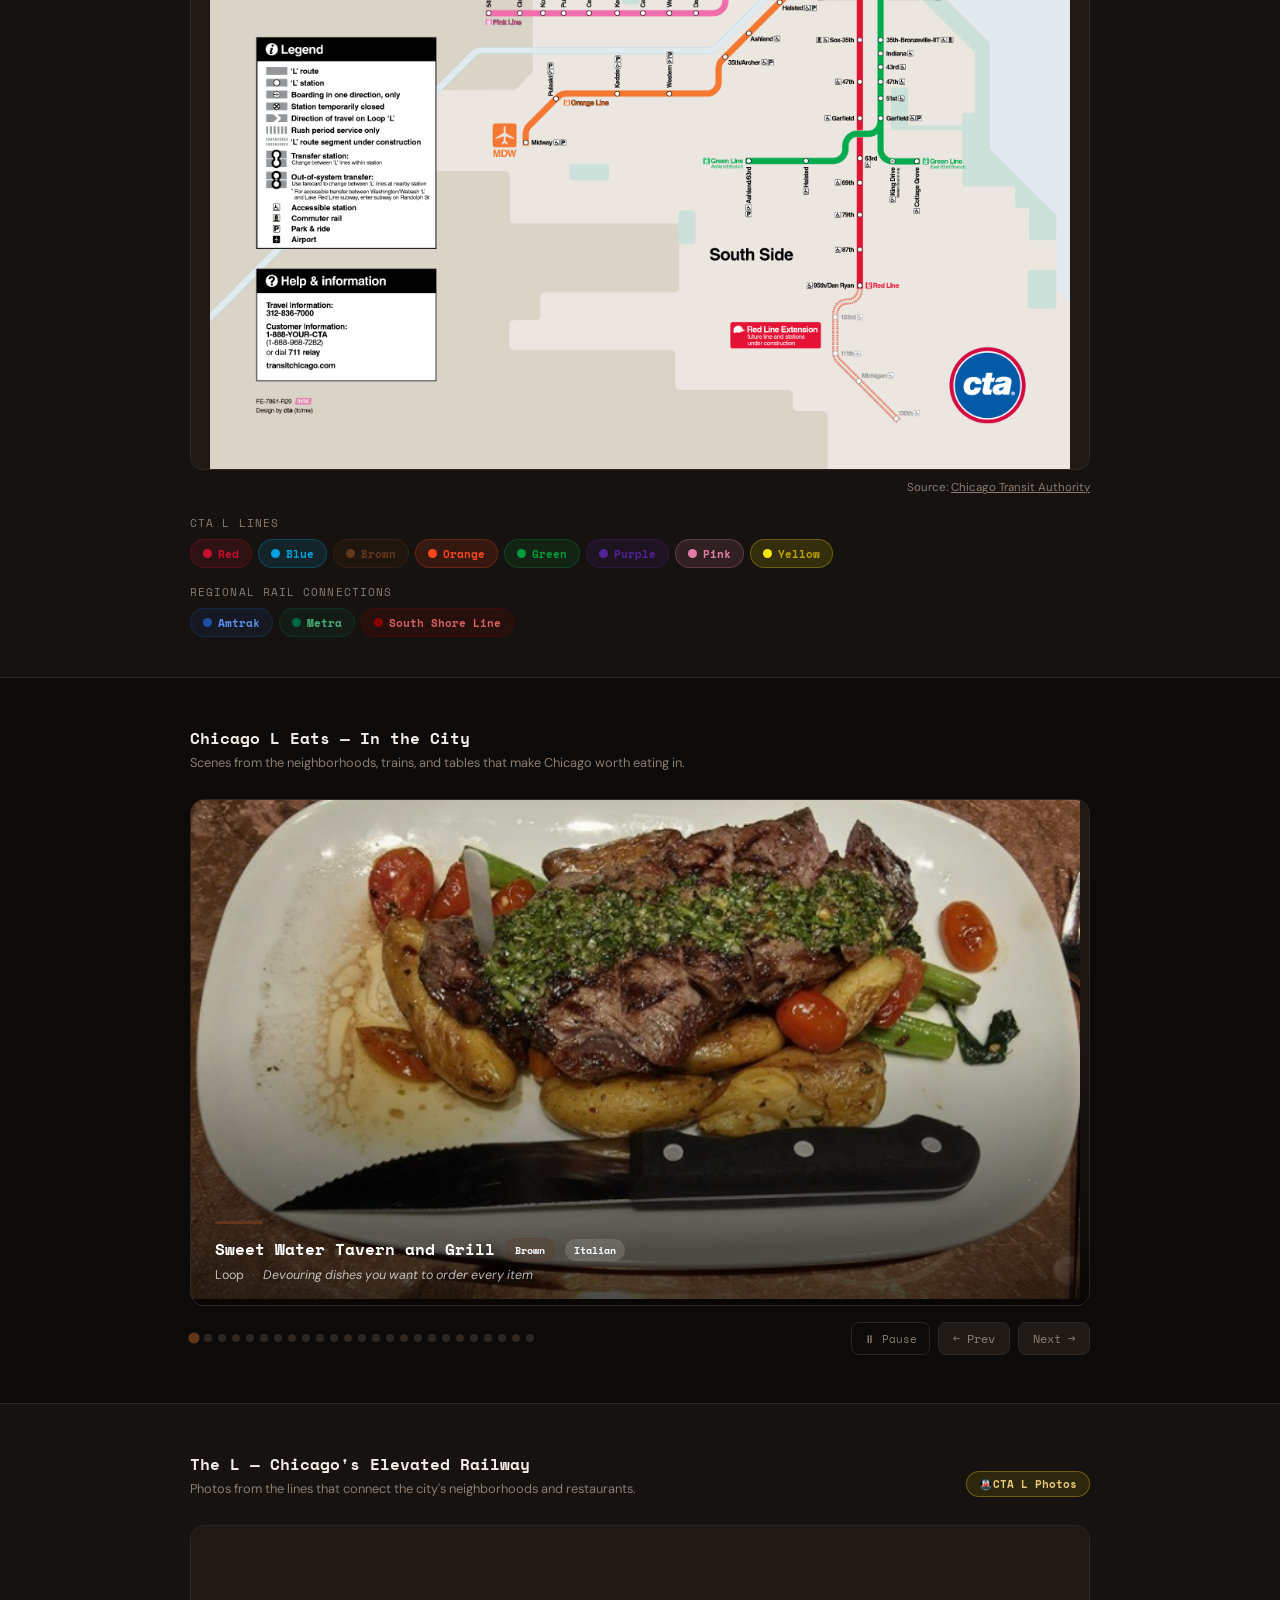
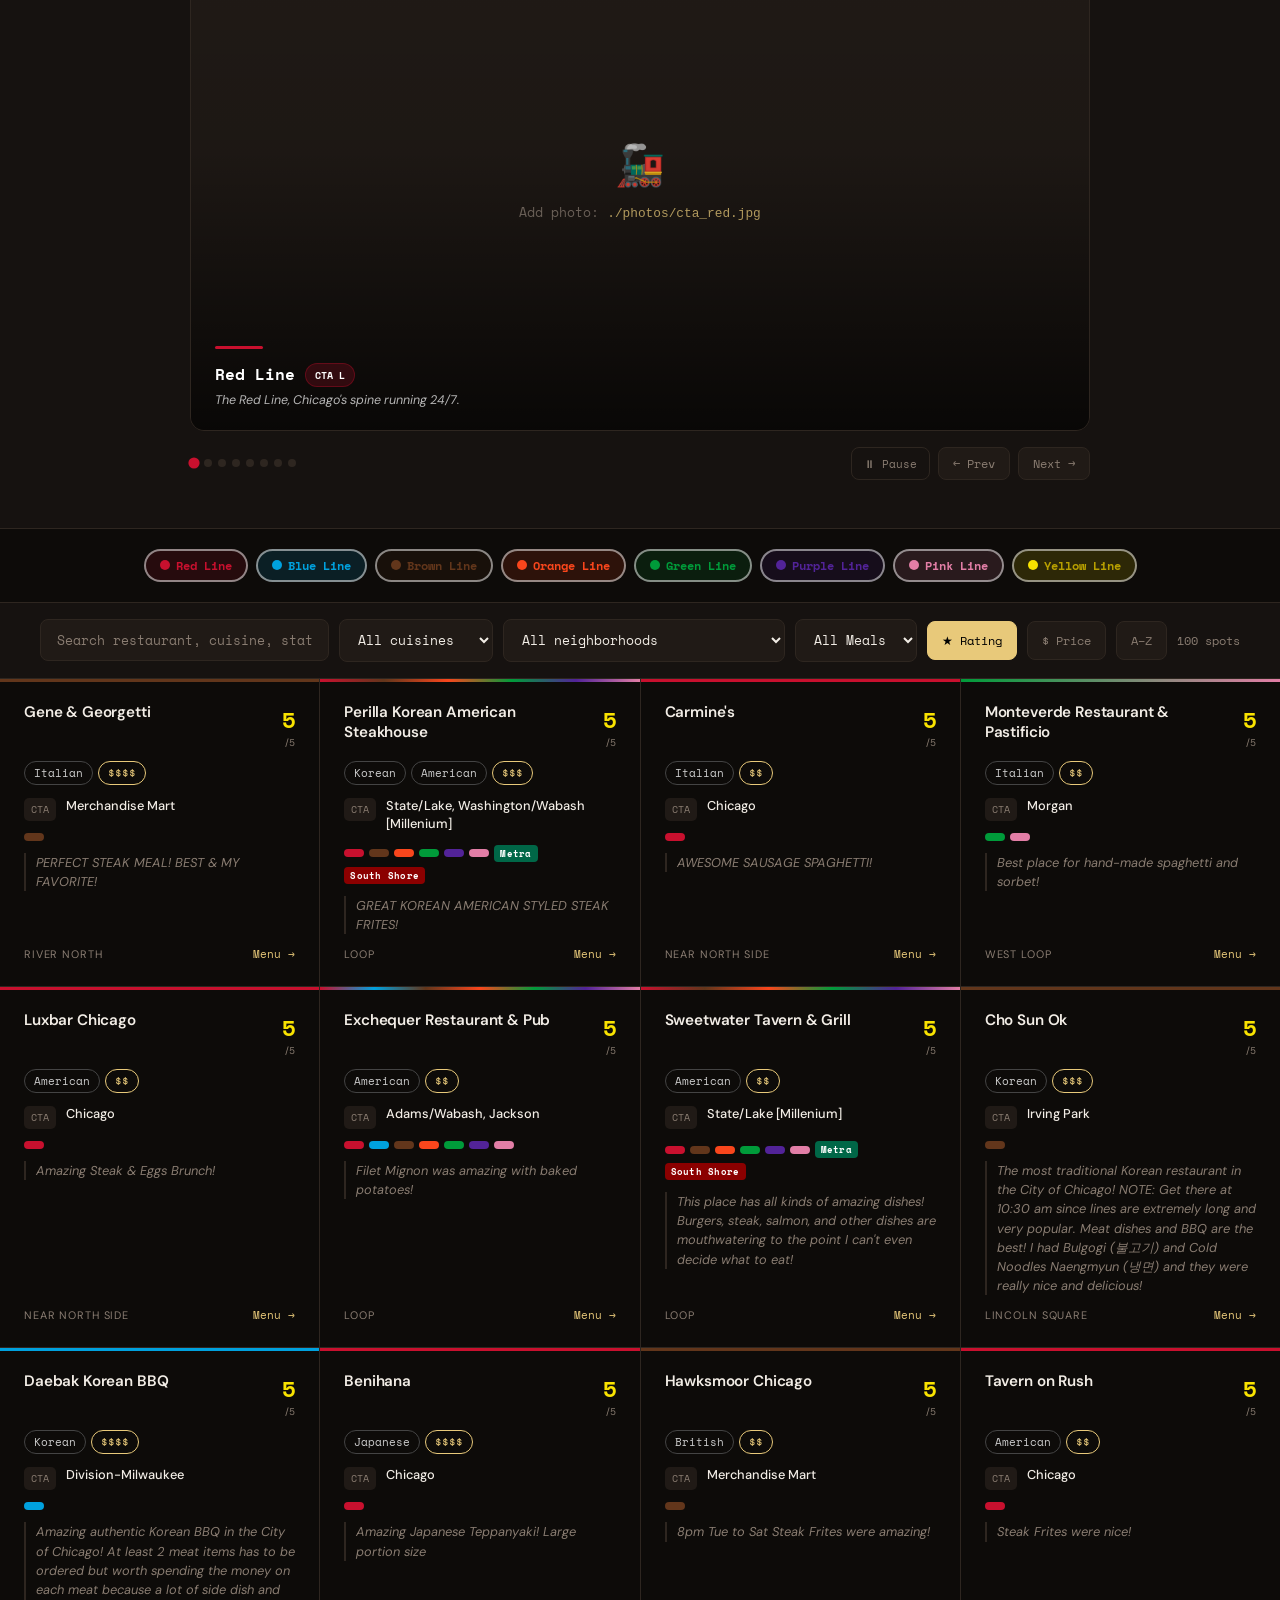
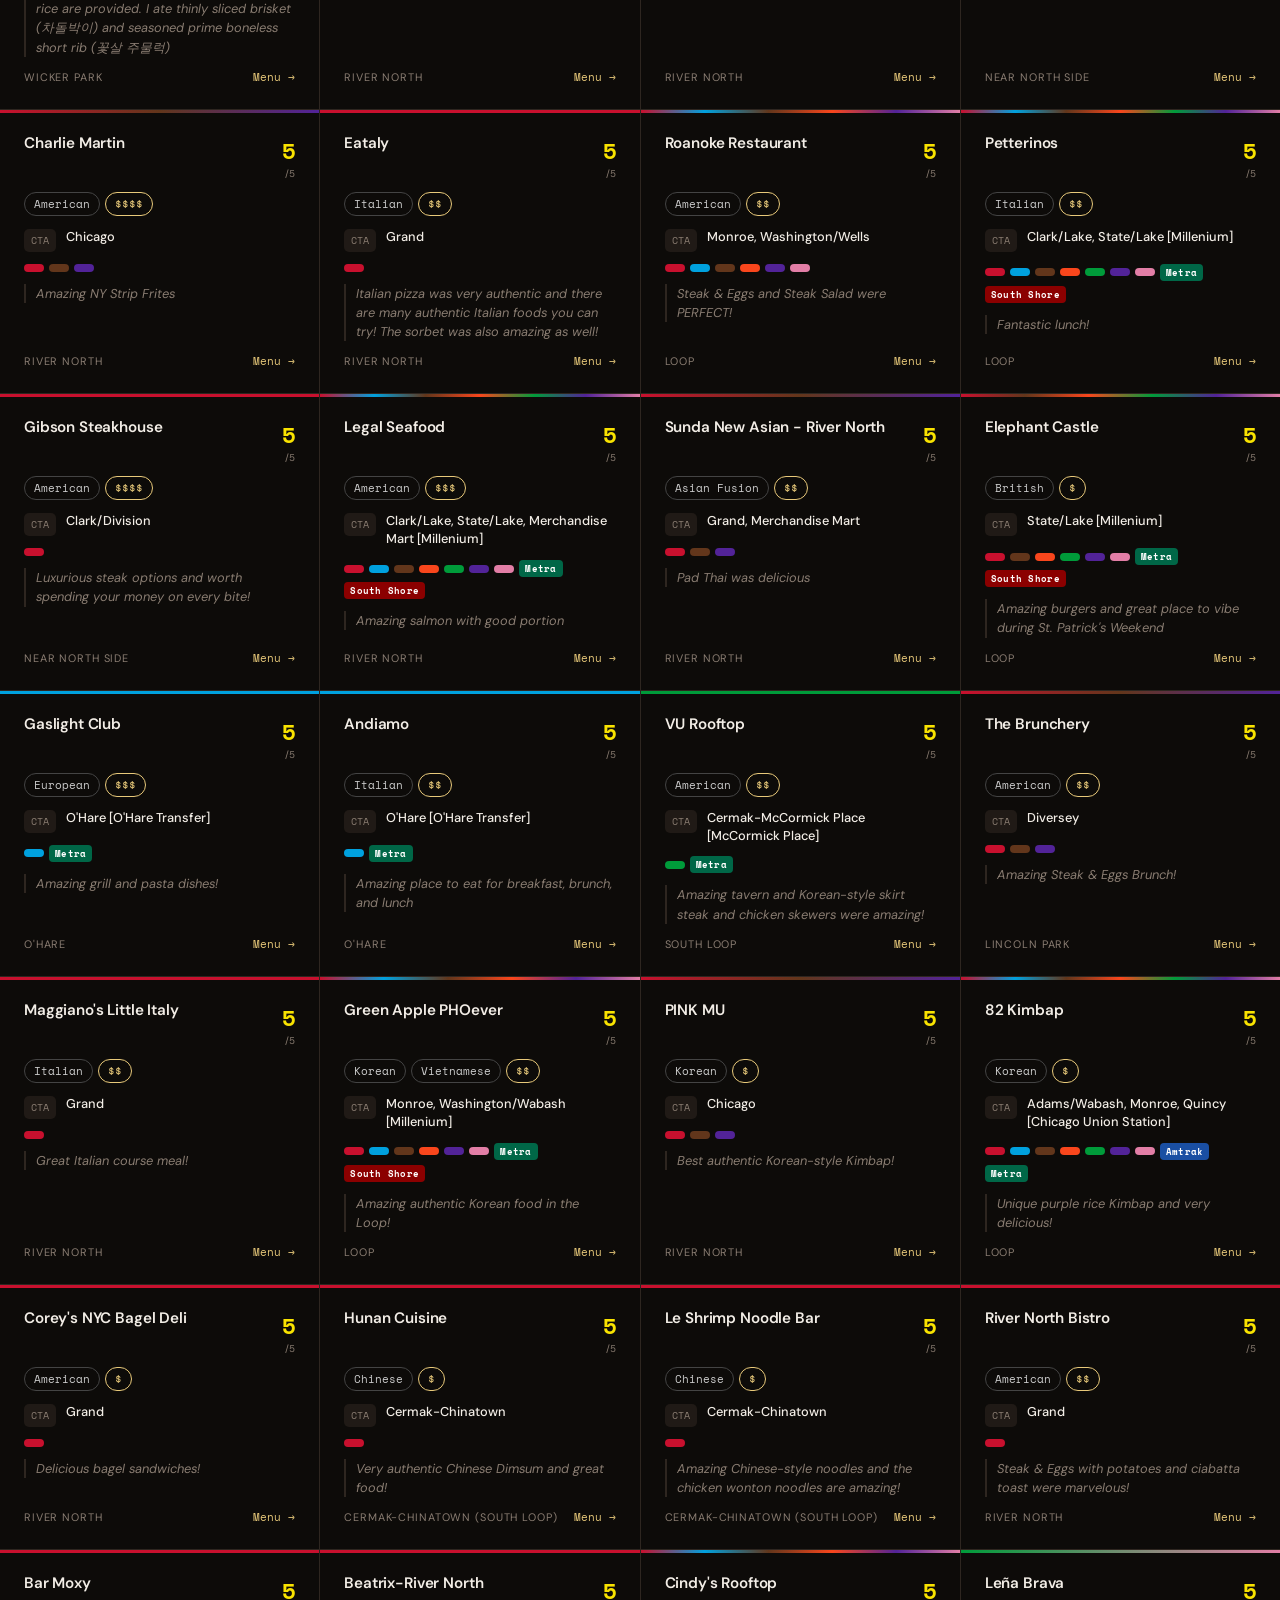
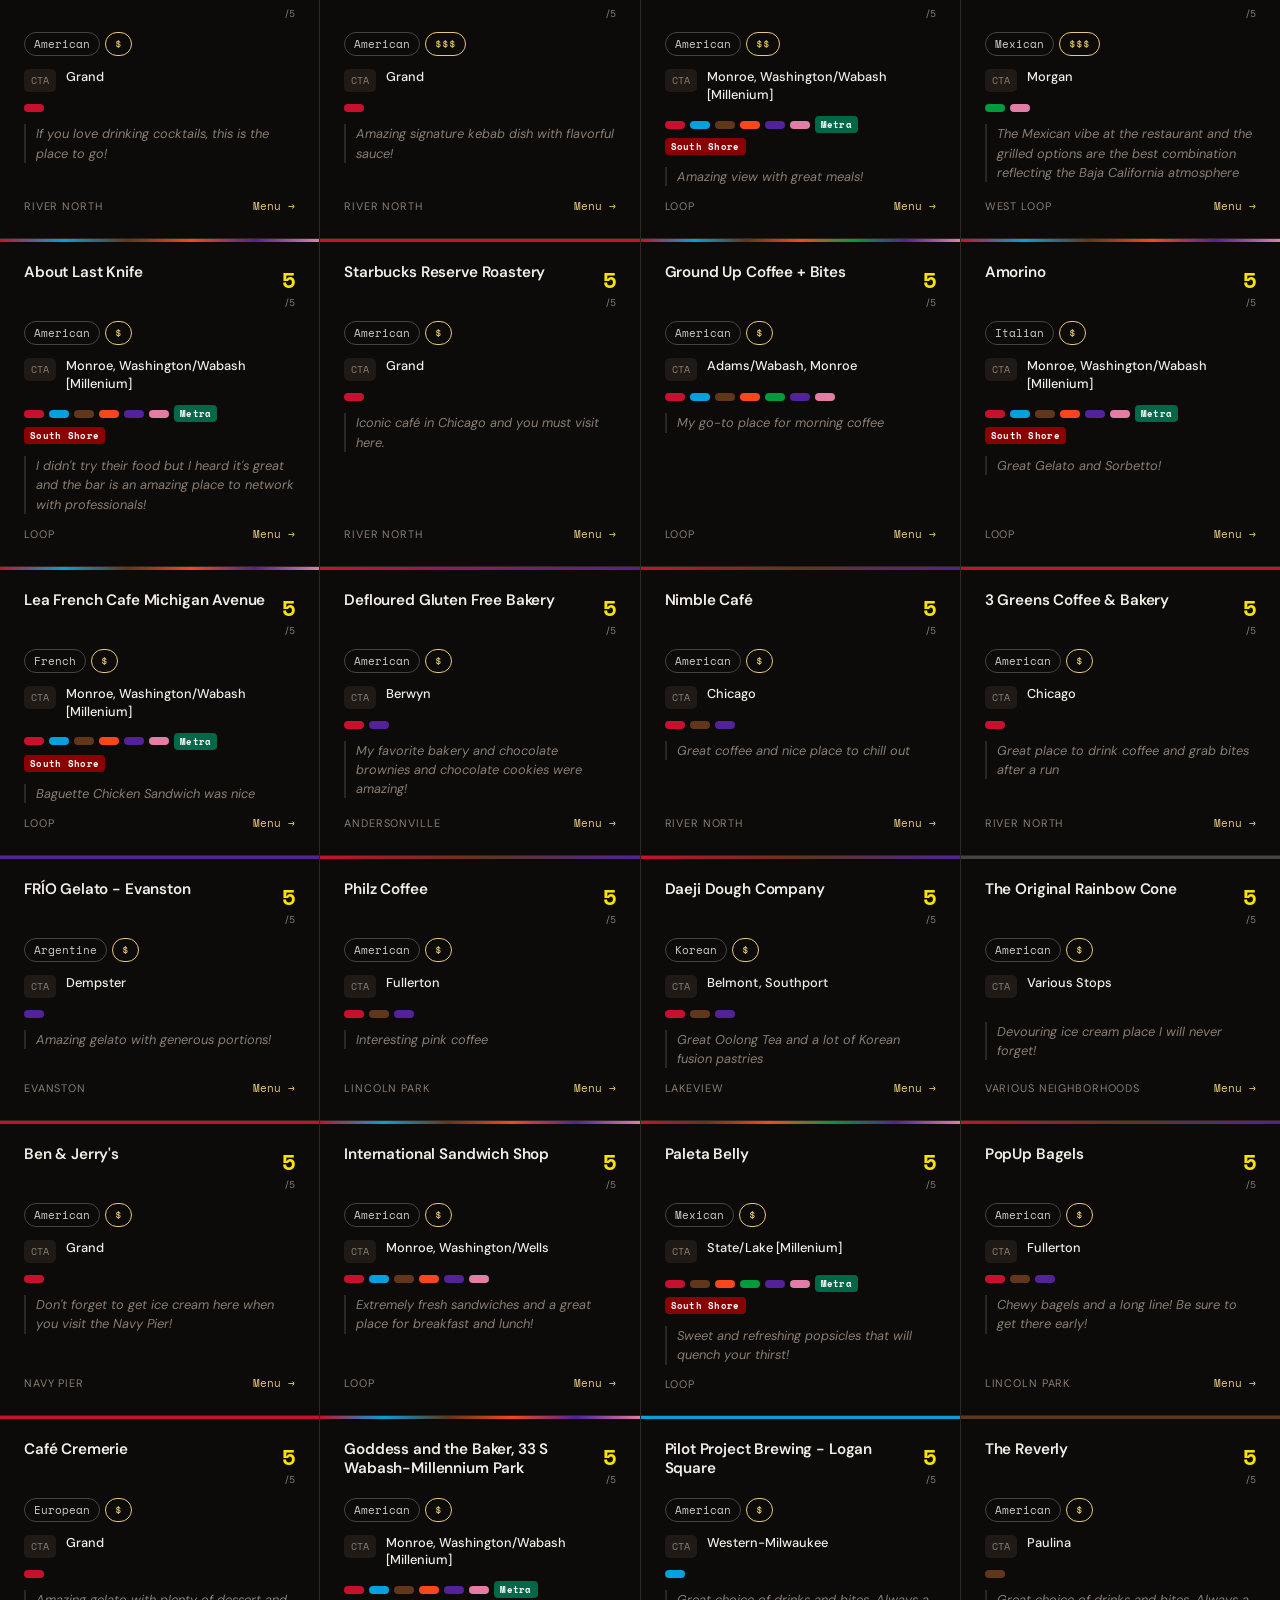
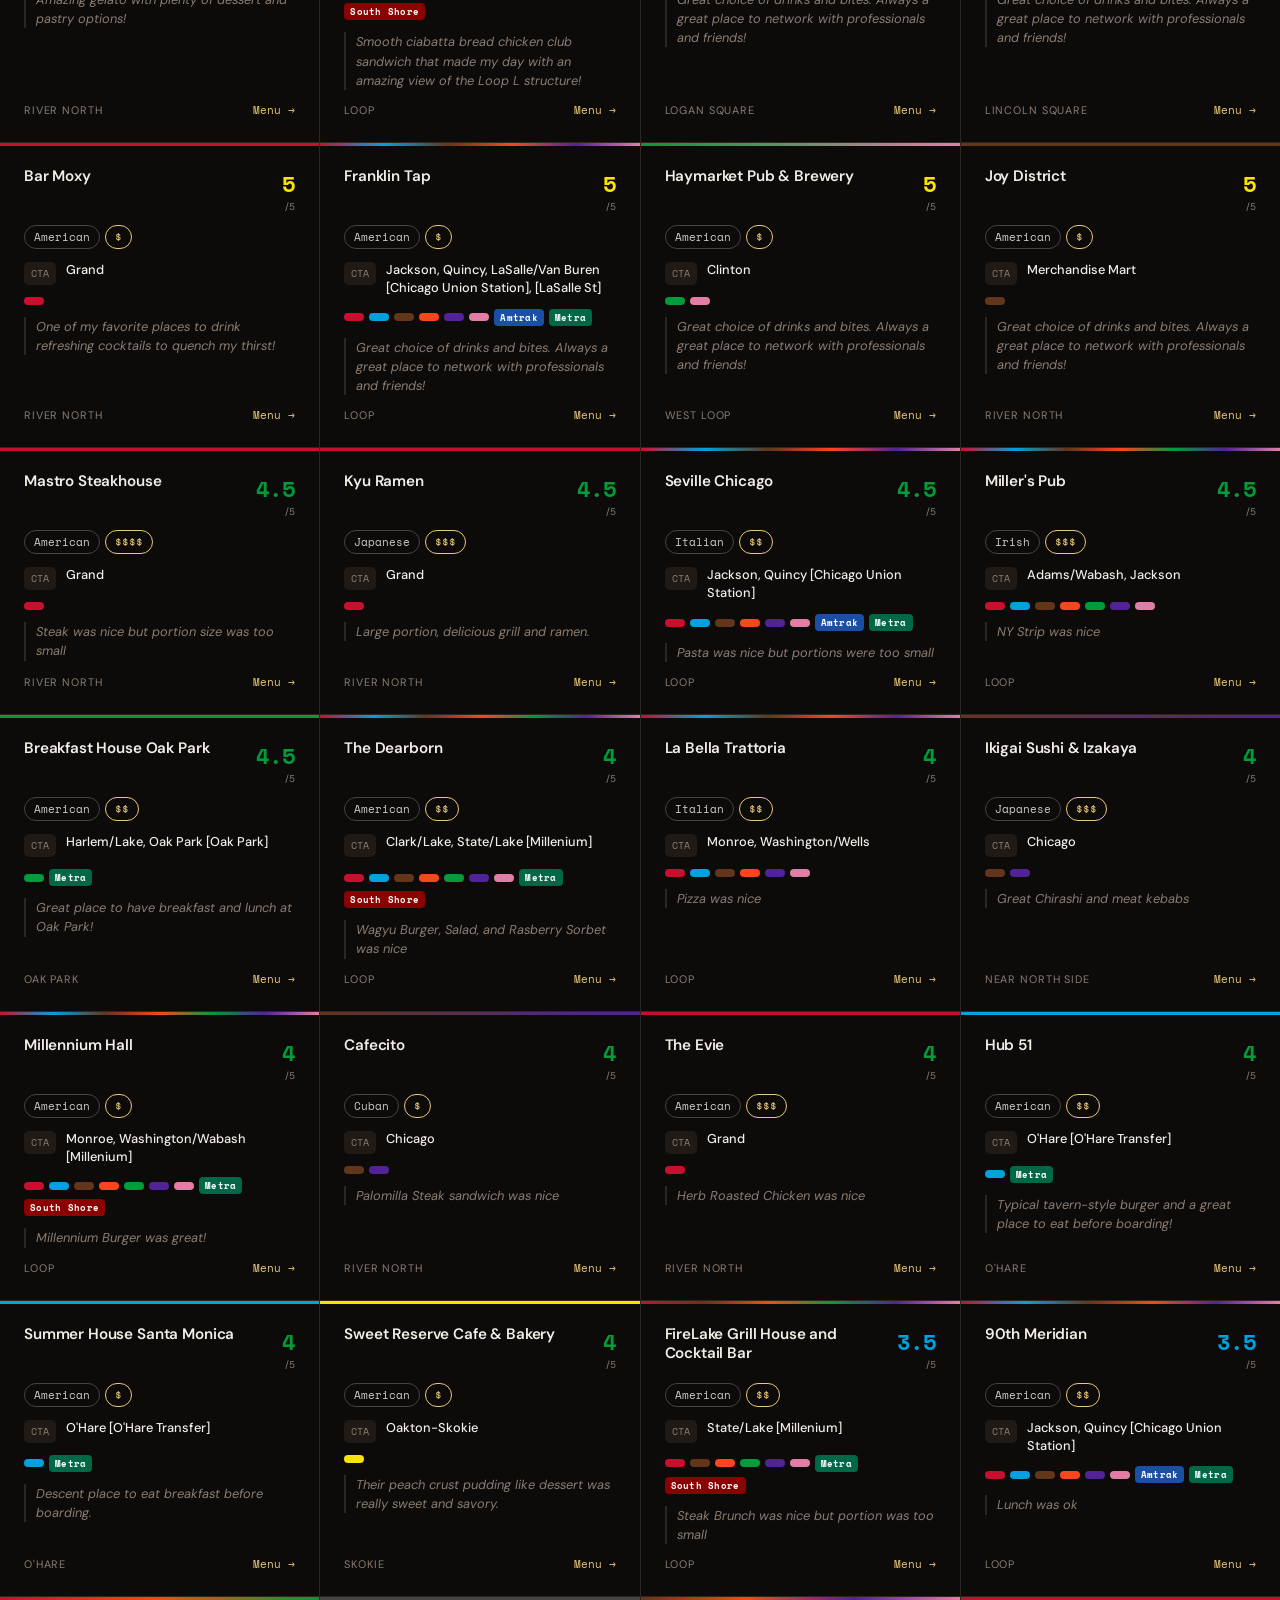
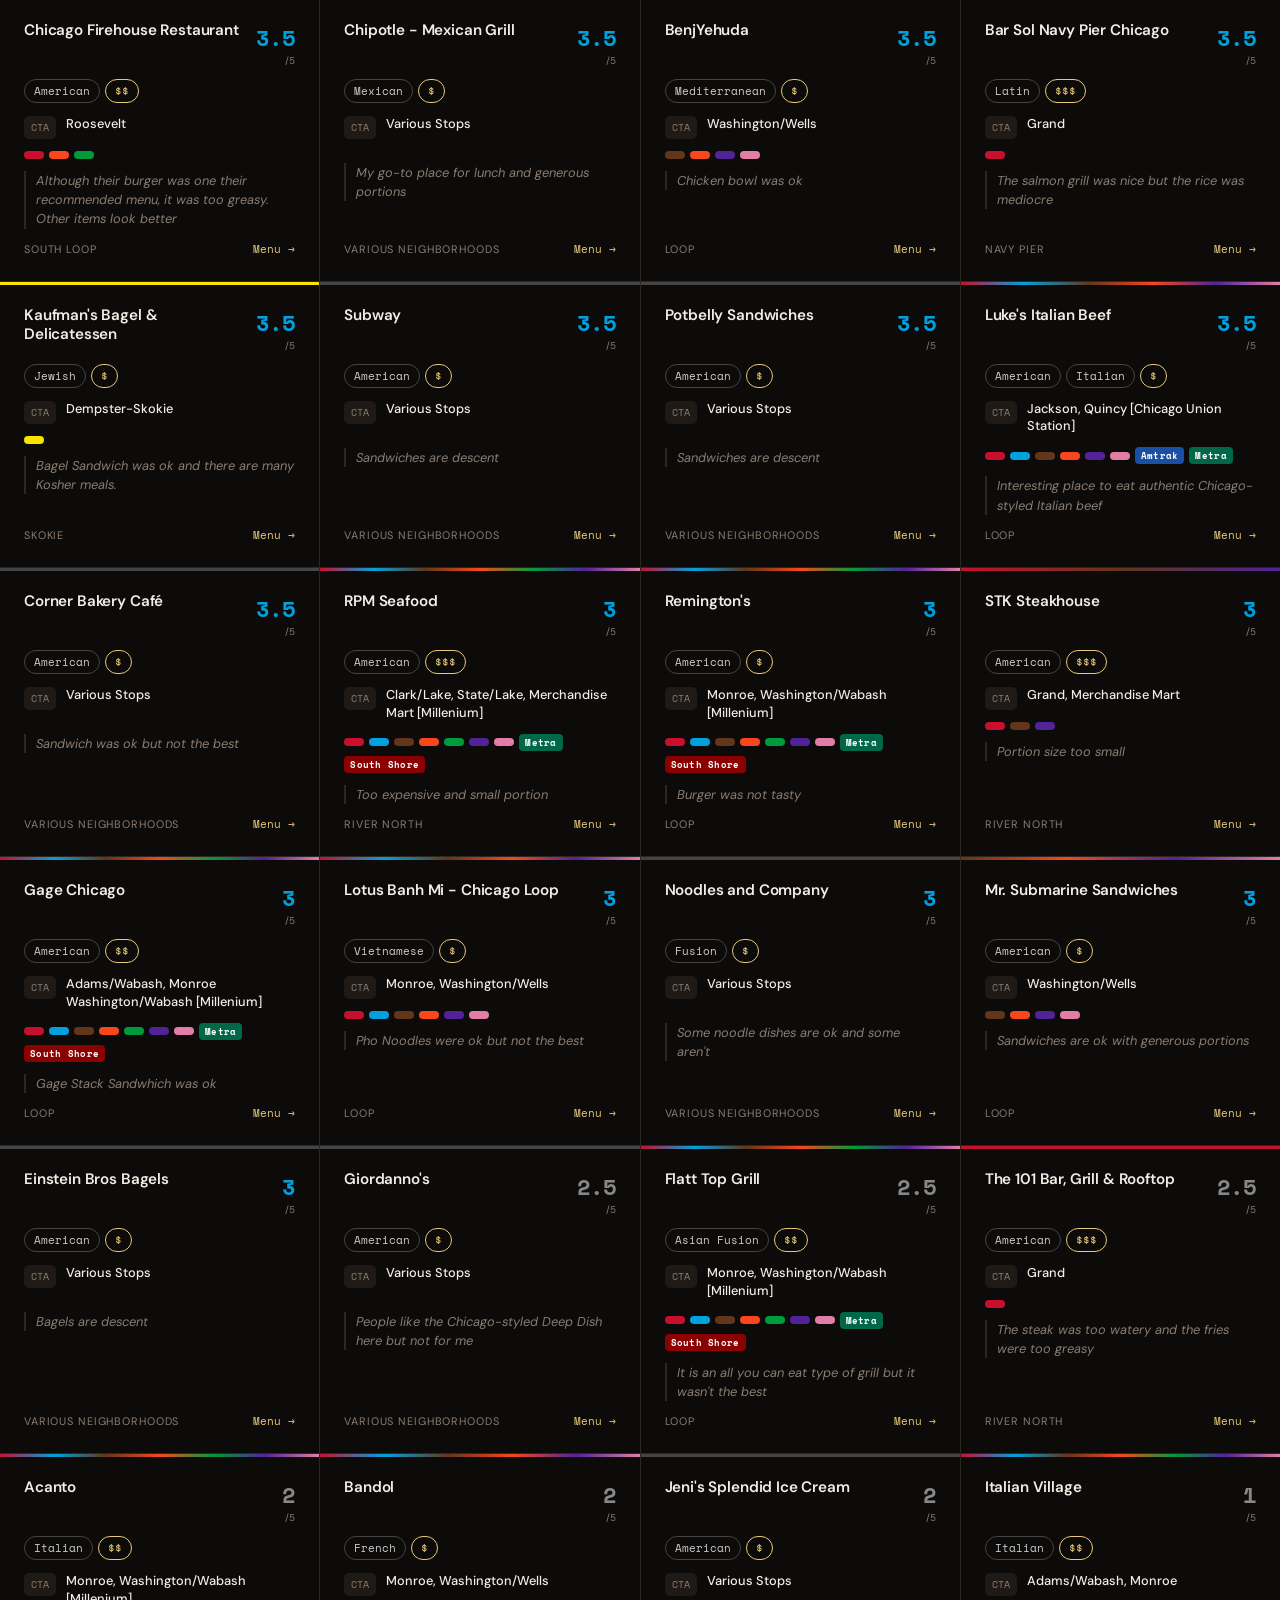
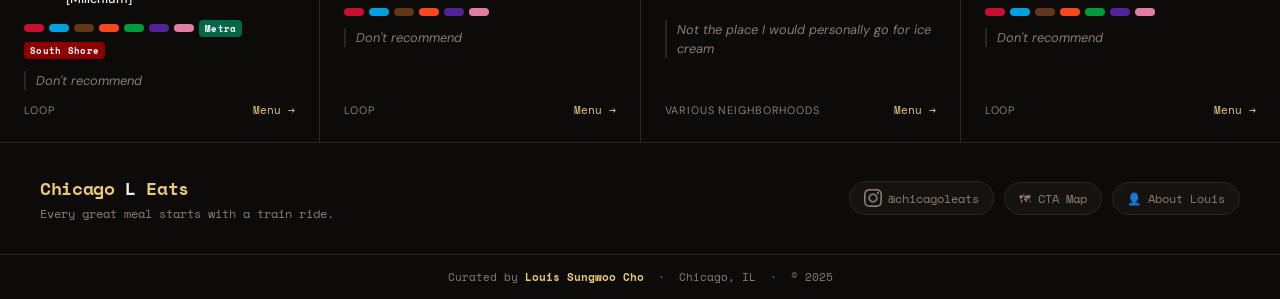
==== commit 8f051f26: "redesigned the font" ====
--- a/index.html
+++ b/index.html
@@ -6,7 +6,7 @@
 <title>Chicago L Eats — Ride the Line, Find Your Meal</title>
 <link rel="icon" href="favicon.ico?v=2" type="image/x-icon"/>
 <link rel="preconnect" href="https://fonts.googleapis.com">
-<link href="https://fonts.googleapis.com/css2?family=Space+Mono:ital,wght@0,400;0,700;1,400&family=DM+Sans:wght@300;400;500;600&display=swap" rel="stylesheet">
+<link href="https://fonts.googleapis.com/css2?family=Space+Mono:ital,wght@0,400;0,700;1,400&family=DM+Sans:ital,wght@0,300;0,400;0,500;0,600;1,300;1,400&family=DM+Serif+Display:ital@0;1&display=swap" rel="stylesheet">
 <link rel="stylesheet" href="./styles.css">
 </head>
 <body>
@@ -49,7 +49,7 @@
  
 
   <h1>Chicago <span>L</span> Eats</h1>
-  <p>Curated restaurants, bakeries, cafes, and bars paired with every CTA line. Ride the train, find your meal.</p>
+  <p>Every great meal starts with a train ride. Curated restaurants, bakeries, cafés, bars & hidden gems paired with every CTA line.</p>
   <div class="hero-stats">
     <div class="stat"><div class="stat-n" id="stat-total">—</div><div class="stat-l">Restaurants</div></div>
     <div class="stat"><div class="stat-n">8</div><div class="stat-l">L Lines</div></div>
@@ -251,7 +251,7 @@
   <div class="footer-inner">
     <div class="footer-brand">
       <div class="footer-logo">Chicago <span>L</span> Eats</div>
-      <div class="footer-tagline">Ride the L. Eat well.</div>
+      <div class="footer-tagline">Every great meal starts with a train ride.</div>
     </div>
     <div class="footer-links">
       <a href="https://www.instagram.com/chicagoleats/" target="_blank" rel="noopener" class="footer-social-link">
--- a/styles.css
+++ b/styles.css
@@ -2,44 +2,43 @@
    Chicago L Eats — styles.css
    ================================================================ */
 
-/* ---- DARK MODE (default) ---- */
+/* ---- DARK MODE (default) — warm editorial noir ---- */
 :root {
   --red: #C8102E; --blue: #00A1DE; --brown: #62361B; --orange: #F9461C; --green: #009B3A;
   --purple: #522398; --pink: #E27EA6; --yellow: #F9E300;
-  --bg: #0a0a0a; --surface: #141414; --surface2: #1e1e1e; --border: #2a2a2a;
-  --text: #f0ede8; --muted: #888; --accent: #F9E300;
+  --bg: #0d0b09; --surface: #161210; --surface2: #201a16; --border: #2e2620;
+  --text: #f2ede6; --muted: #8a7d72; --accent: #e8c97a;
+  --accent2: #c9956a; /* warm terracotta for secondary accents */
   --amtrak: #1a4fa3; --metra: #006747; --southshore: #8B0000;
-  --card-hover: #1a1a1a;
-  --shadow: 0 4px 24px rgba(0,0,0,0.4);
-}
-
-/* ---- LIGHT MODE ---- */
+  --card-hover: #1c1612;
+  --shadow: 0 4px 32px rgba(0,0,0,0.5);
+}
+
+/* ---- LIGHT MODE — warm cream editorial ---- */
 body.light-mode {
-  --bg: #f5f2ee; --surface: #ffffff; --surface2: #f0ece6; --border: #e0d8d0;
-  --text: #1a1410; --muted: #7a6e64; --accent: #b8860b;
-  --card-hover: #faf7f3;
-  --shadow: 0 4px 24px rgba(0,0,0,0.08);
-}
-body.light-mode .hero-track {
-  opacity: 1;
-}
+  --bg: #faf6f0; --surface: #ffffff; --surface2: #f2ece3; --border: #e4d9cc;
+  --text: #1c1410; --muted: #8a7460; --accent: #b07d3a;
+  --accent2: #c9956a;
+  --card-hover: #fff9f3;
+  --shadow: 0 4px 24px rgba(0,0,0,0.07);
+}
+body.light-mode .hero-track { opacity: 1; }
 body.light-mode .hero-overlay {
   background: linear-gradient(
     to bottom,
-    rgba(245,242,238,0.3) 0%,
-    rgba(245,242,238,0.15) 40%,
-    rgba(245,242,238,0.7) 75%,
-    rgba(245,242,238,0.97) 100%
+    rgba(250,246,240,0.25) 0%,
+    rgba(250,246,240,0.1) 40%,
+    rgba(250,246,240,0.75) 80%,
+    rgba(250,246,240,0.98) 100%
   );
 }
-body.light-mode .hero h1 {
-  text-shadow: 0 0 40px rgba(184,134,11,0.3), 0 2px 12px rgba(255,255,255,0.6);
-}
-body.light-mode .hero p { color: rgba(26,20,16,0.8); text-shadow: 0 1px 4px rgba(255,255,255,0.5); }
+body.light-mode .hero h1 { color: #1c1410; text-shadow: 0 2px 20px rgba(255,255,255,0.8); }
+body.light-mode .hero h1 span { color: var(--accent); }
+body.light-mode .hero p { color: rgba(28,20,16,0.82); text-shadow: 0 1px 6px rgba(255,255,255,0.6); }
 body.light-mode .stat-n { color: var(--accent); }
-body.light-mode .card { background: #fff; }
+body.light-mode .card { background: #fff; border-bottom: 1px solid var(--border); }
 body.light-mode .card:hover { background: var(--card-hover); box-shadow: var(--shadow); }
-body.light-mode .meta-tag.cuisine { border-color: #c8bdb5; color: #5a4e46; }
+body.light-mode .meta-tag.cuisine { border-color: #d8ccbf; color: #6a5a4a; }
 body.light-mode .modal { box-shadow: var(--shadow); }
 body.light-mode .controls { background: var(--surface); }
 body.light-mode .sort-btn { color: var(--muted); }
@@ -48,10 +47,16 @@
 body.light-mode .map-section { background: var(--surface); }
 body.light-mode .gallery-section { background: var(--bg); }
 body.light-mode .l-train-section { background: var(--surface); }
-body.light-mode .surprise-overlay { background: rgba(200,190,180,0.85); backdrop-filter: blur(12px); }
-body.light-mode .surprise-modal { background: #fff; box-shadow: var(--shadow); }
-body.light-mode .surprise-rolling-phase,
-body.light-mode .surprise-reveal-phase { color: var(--text); }
+body.light-mode .surprise-overlay { background: rgba(180,165,148,0.88); backdrop-filter: blur(14px); }
+body.light-mode .surprise-modal { background: #fff; box-shadow: 0 20px 60px rgba(0,0,0,0.18); }
+body.light-mode .card-comment { border-left-color: var(--accent); }
+body.light-mode .rating-num { text-shadow: none; }
+body.light-mode .lines-legend { background: var(--surface); }
+body.light-mode .no-results { color: var(--muted); }
+body.light-mode .surprise-btn,
+body.light-mode .instagram-btn { border-color: var(--accent); color: var(--accent); }
+body.light-mode .surprise-btn:hover,
+body.light-mode .instagram-btn:hover { background: var(--accent); color: #fff; }
 
 /* ---- THEME TOGGLE BUTTON ---- */
 .theme-toggle {
@@ -138,9 +143,10 @@
   z-index: 1;
   background: linear-gradient(
     to bottom,
-    rgba(10,10,10,0.5) 0%,
-    rgba(10,10,10,0.3) 50%,
-    rgba(10,10,10,0.7) 100%
+    rgba(13,11,9,0.55) 0%,
+    rgba(13,11,9,0.25) 35%,
+    rgba(13,11,9,0.55) 70%,
+    rgba(13,11,9,0.97) 100%
   );
   pointer-events: none;
 }
@@ -152,83 +158,113 @@
 }
 
 .hero h1 {
-  font-family: 'Space Mono', monospace;
-  font-size: clamp(2rem, 5vw, 4rem);
-  font-weight: 700;
-  letter-spacing: -0.02em;
-  line-height: 1.1;
+  font-family: 'DM Serif Display', serif;
+  font-size: clamp(2.6rem, 6vw, 5rem);
+  font-weight: 400;
+  font-style: italic;
+  letter-spacing: -0.01em;
+  line-height: 1.0;
   color: var(--accent);
-  text-shadow: 0 0 60px rgba(249,227,0,0.3), 0 2px 20px rgba(0,0,0,0.8);
-}
-
-.hero h1 span { color: var(--text); }
+  text-shadow: 0 0 80px rgba(232,201,122,0.2), 0 2px 24px rgba(0,0,0,0.9);
+}
+
+.hero h1 span {
+  color: var(--text);
+  font-style: normal;
+}
 
 .hero p {
-  font-size: 1.05rem;
-  color: rgba(240,237,232,0.85);
-  max-width: 480px;
-  margin: 14px auto 0;
-  line-height: 1.6;
-  text-shadow: 0 1px 8px rgba(0,0,0,0.6);
+  font-family: 'DM Sans', sans-serif;
+  font-size: 1.1rem;
+  font-weight: 300;
+  color: rgba(242,237,230,0.88);
+  max-width: 520px;
+  margin: 18px auto 0;
+  line-height: 1.7;
+  letter-spacing: 0.01em;
+  text-shadow: 0 1px 10px rgba(0,0,0,0.7);
 }
 
 .hero-stats {
   display: flex;
-  gap: 32px;
+  gap: 40px;
   justify-content: center;
-  margin-top: 40px;
+  margin-top: 44px;
   flex-wrap: wrap;
 }
 
-.stat { text-align: center; }
+.stat {
+  text-align: center;
+  padding: 0 20px;
+  border-right: 1px solid rgba(232,201,122,0.15);
+}
+.stat:last-child { border-right: none; }
 
 .stat-n {
   font-family: 'Space Mono', monospace;
-  font-size: 2rem;
+  font-size: 2.2rem;
   font-weight: 700;
   color: var(--accent);
-  text-shadow: 0 0 20px rgba(249,227,0,0.3);
+  text-shadow: 0 0 24px rgba(232,201,122,0.25);
+  letter-spacing: -0.02em;
 }
 
 .stat-l {
-  font-size: 0.72rem;
-  color: var(--muted);
+  font-family: 'DM Sans', sans-serif;
+  font-size: 0.68rem;
+  color: rgba(242,237,230,0.55);
   text-transform: uppercase;
-  letter-spacing: 0.1em;
-  margin-top: 2px;
-}
-
-
-/* ---- SURPRISE ME BUTTON + INSTAGRAM ---- */
+  letter-spacing: 0.14em;
+  margin-top: 4px;
+  font-weight: 400;
+}
+
+
+
+/* ---- HERO BUTTONS — transparent, side by side always ---- */
 .surprise-wrap {
   display: flex;
   justify-content: center;
   align-items: center;
-  margin-top: 28px;
-  gap: 10px;
-  flex-wrap: nowrap; /* NEVER stack — always side by side */
-}
-
-.surprise-btn {
-  font-family: 'Space Mono', monospace; font-size: 0.78rem; font-weight: 700;
-  background: transparent; border: 1.5px solid var(--accent); color: var(--accent);
-  padding: 10px 18px; border-radius: 30px; cursor: pointer;
-  transition: all 0.2s; letter-spacing: 0.03em; white-space: nowrap;
-}
-.surprise-btn:hover { background: var(--accent); color: #000; transform: scale(1.04); }
-
-.instagram-btn {
-  font-family: 'Space Mono', monospace; font-size: 0.78rem; font-weight: 700;
-  background: transparent; border: 1.5px solid var(--accent); color: var(--accent);
-  padding: 10px 18px; border-radius: 30px; cursor: pointer;
-  transition: all 0.2s; letter-spacing: 0.03em; white-space: nowrap;
-}
-.instagram-btn:hover { background: var(--accent); color: #000; transform: scale(1.04); }
-
-/* On very small phones, allow slight shrink but never stack */
+  margin-top: 32px;
+  gap: 12px;
+  flex-wrap: nowrap;
+}
+
+.surprise-btn, .instagram-btn {
+  font-family: 'DM Sans', sans-serif;
+  font-size: 0.82rem;
+  font-weight: 500;
+  letter-spacing: 0.06em;
+  text-transform: uppercase;
+  background: transparent;
+  border: 1px solid rgba(232,201,122,0.6);
+  color: var(--accent);
+  padding: 11px 22px;
+  border-radius: 40px;
+  cursor: pointer;
+  transition: all 0.25s ease;
+  white-space: nowrap;
+  text-decoration: none;
+  display: inline-flex;
+  align-items: center;
+  gap: 7px;
+  backdrop-filter: blur(4px);
+  background: rgba(232,201,122,0.06);
+}
+
+.surprise-btn:hover, .instagram-btn:hover {
+  background: var(--accent);
+  border-color: var(--accent);
+  color: #0d0b09;
+  transform: translateY(-2px);
+  box-shadow: 0 8px 24px rgba(232,201,122,0.25);
+}
+
+/* Very small phones */
 @media (max-width: 380px) {
-  .surprise-btn, .instagram-btn { font-size: 0.68rem; padding: 9px 12px; }
-  .surprise-wrap { gap: 7px; }
+  .surprise-btn, .instagram-btn { font-size: 0.72rem; padding: 9px 14px; }
+  .surprise-wrap { gap: 8px; }
 }
 
 
@@ -327,7 +363,14 @@
 .card:hover { background: var(--surface); }
 .card-accent-bar { position: absolute; top: 0; left: 0; right: 0; height: 3px; }
 .card-header { display: flex; justify-content: space-between; align-items: flex-start; gap: 12px; }
-.card-name { font-family: 'Space Mono', monospace; font-size: 0.9rem; font-weight: 700; line-height: 1.3; color: var(--text); }
+.card-name {
+  font-family: 'DM Sans', sans-serif;
+  font-size: 0.95rem;
+  font-weight: 600;
+  line-height: 1.3;
+  color: var(--text);
+  letter-spacing: -0.01em;
+}
 .card-rating { display: flex; flex-direction: column; align-items: flex-end; flex-shrink: 0; }
 .rating-num { font-family: 'Space Mono', monospace; font-size: 1.4rem; font-weight: 700; }
 .rating-stars { font-size: 0.62rem; color: var(--muted); }
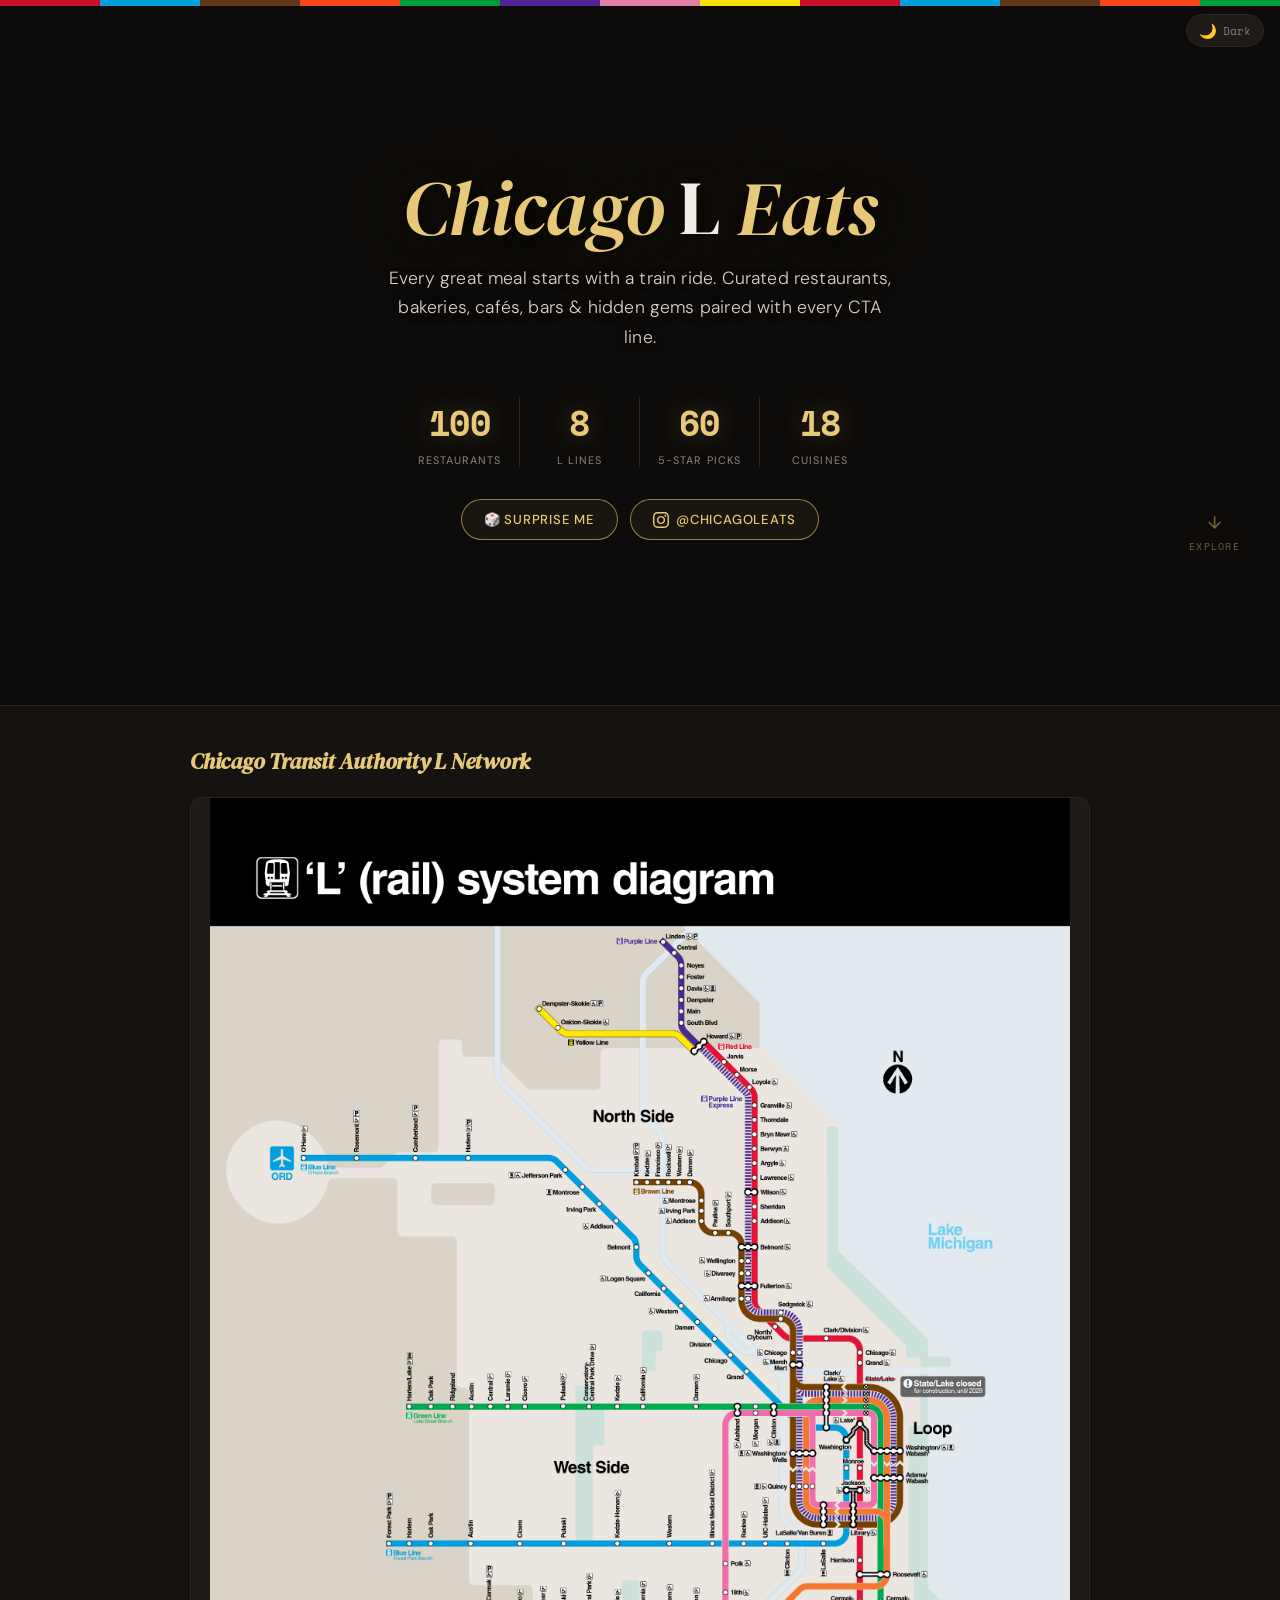
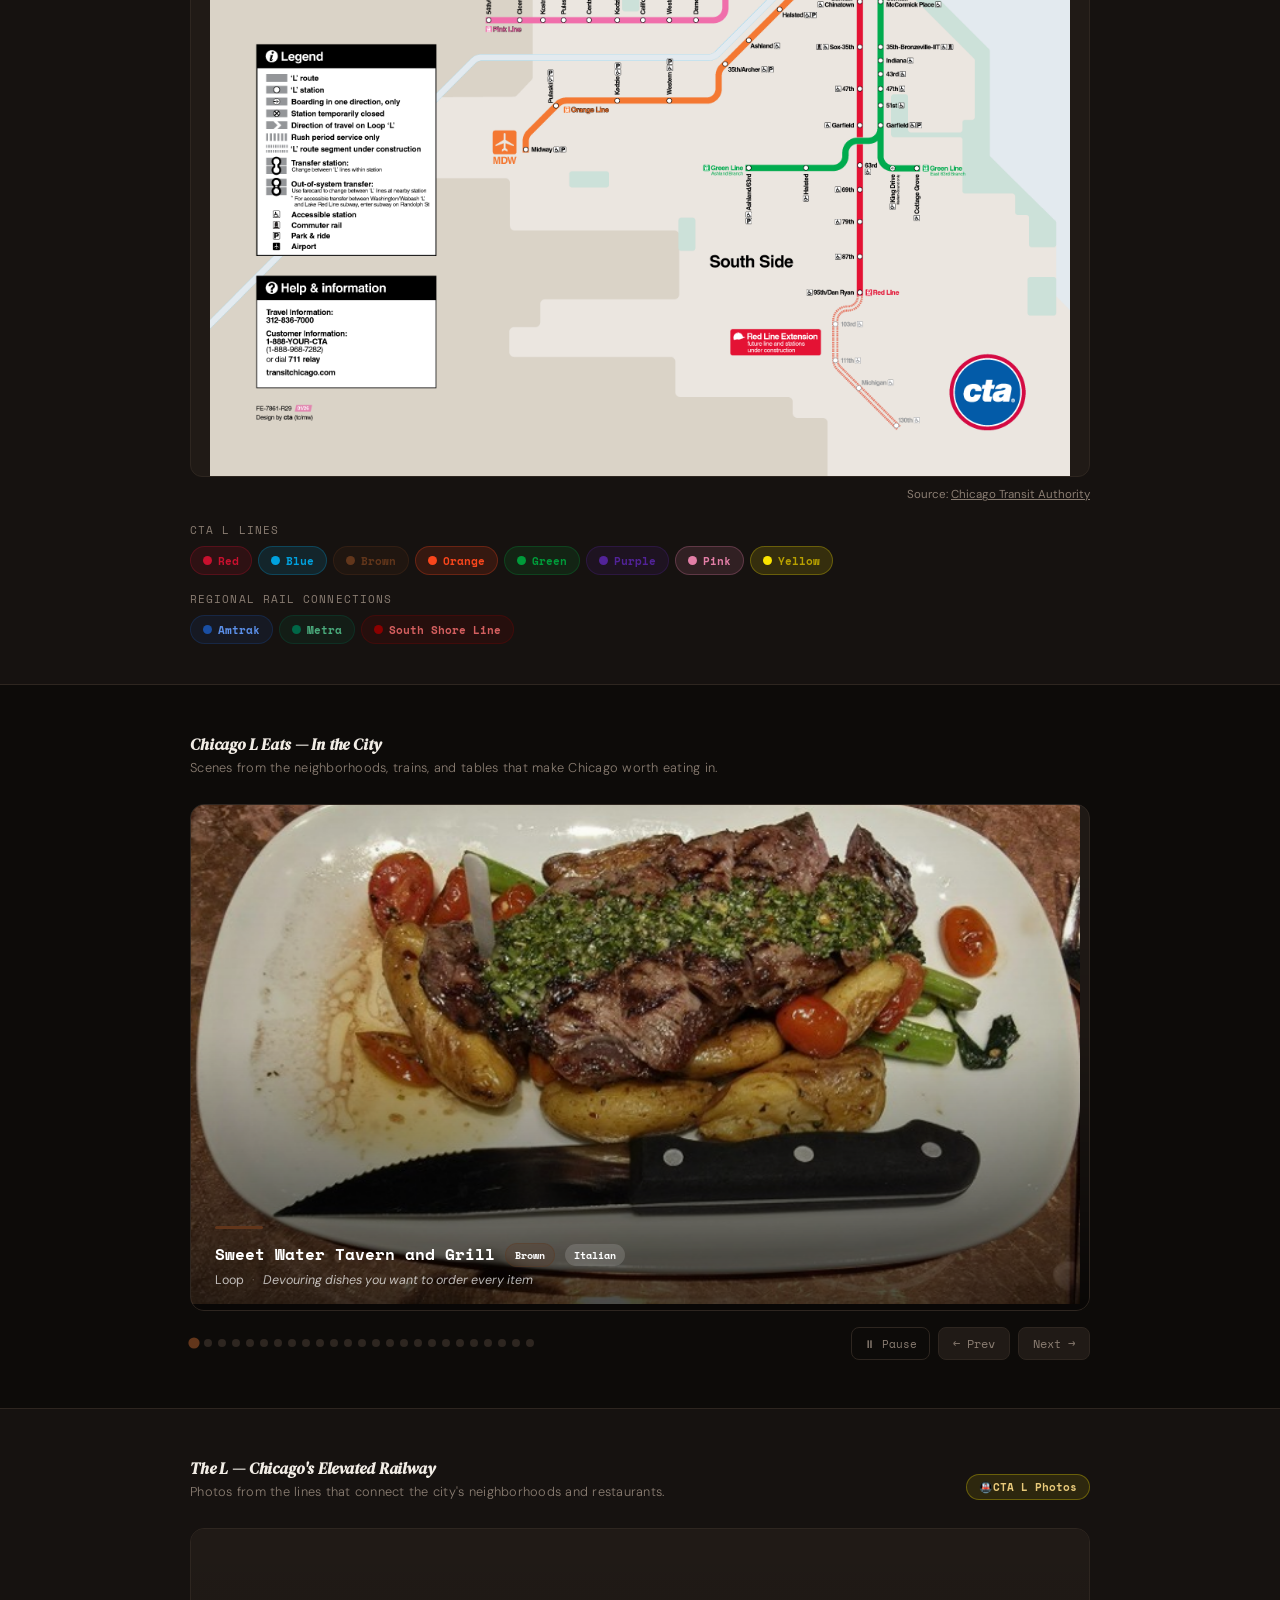
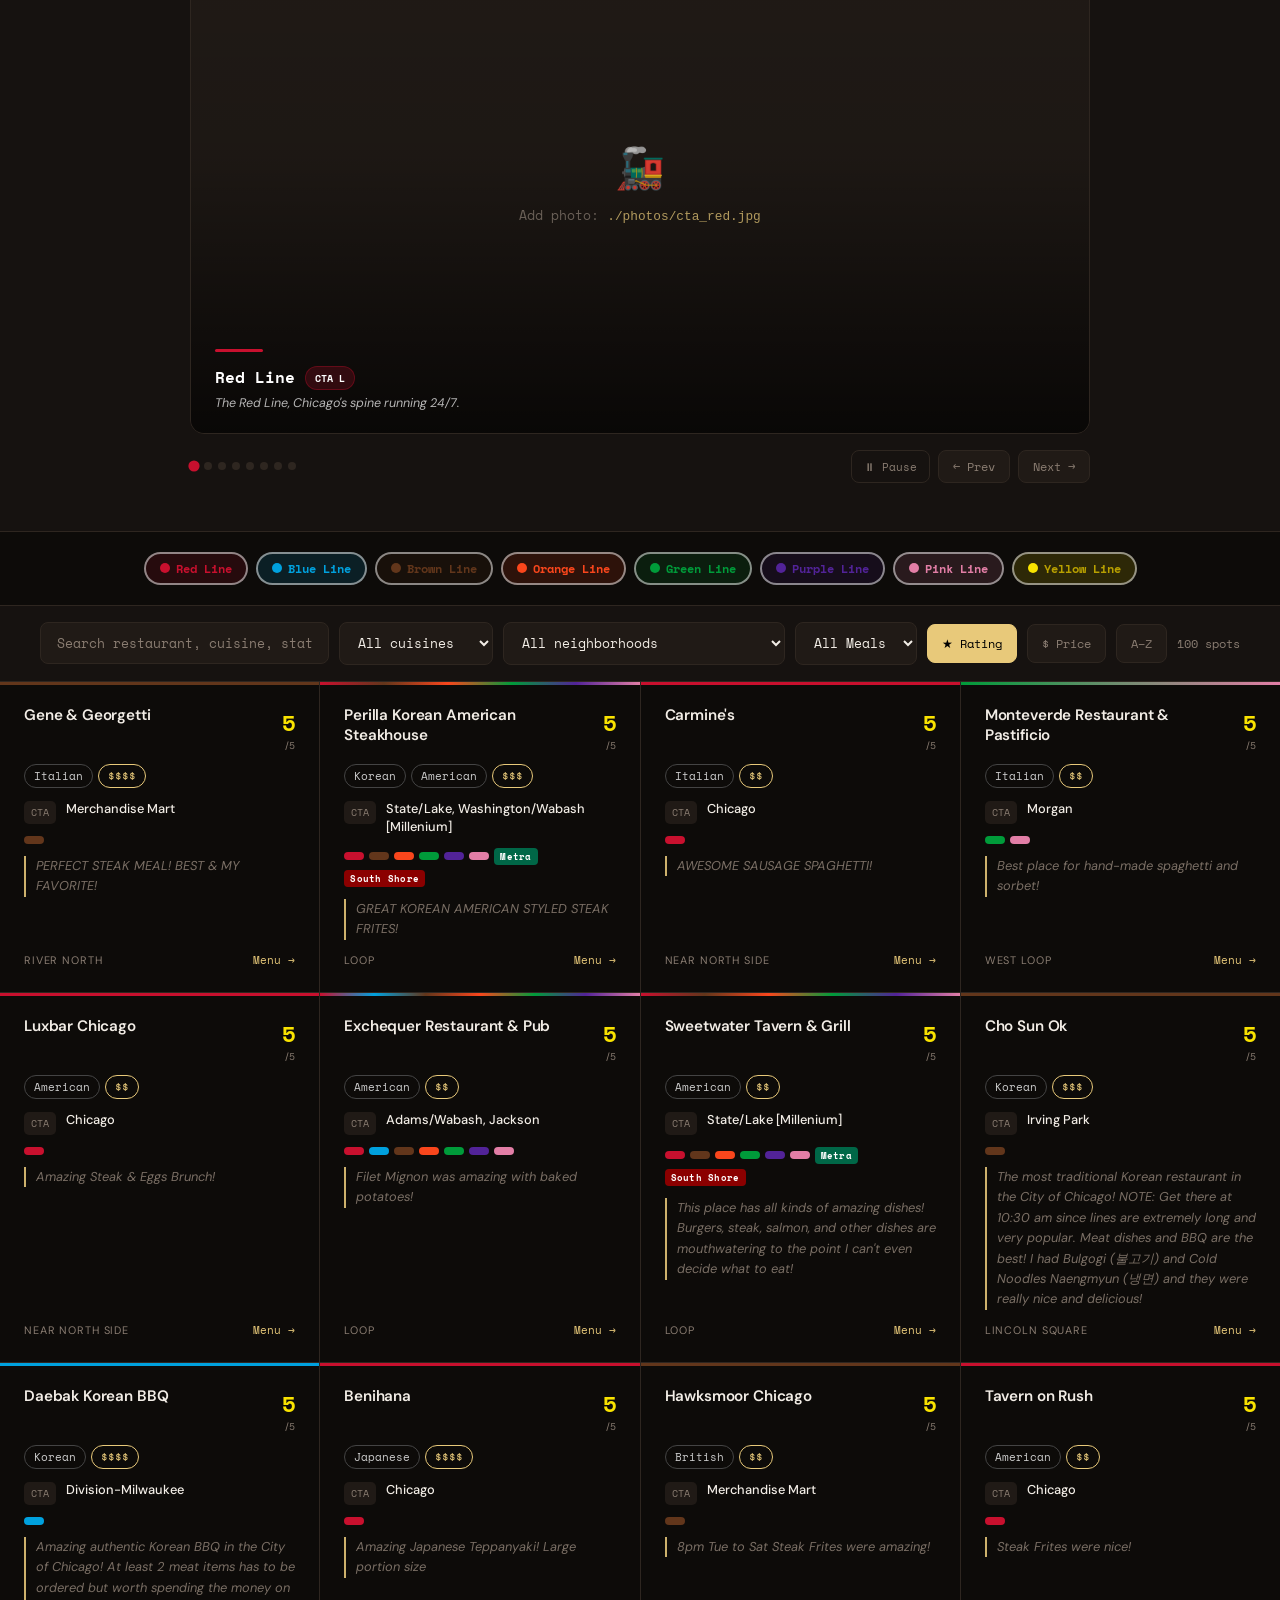
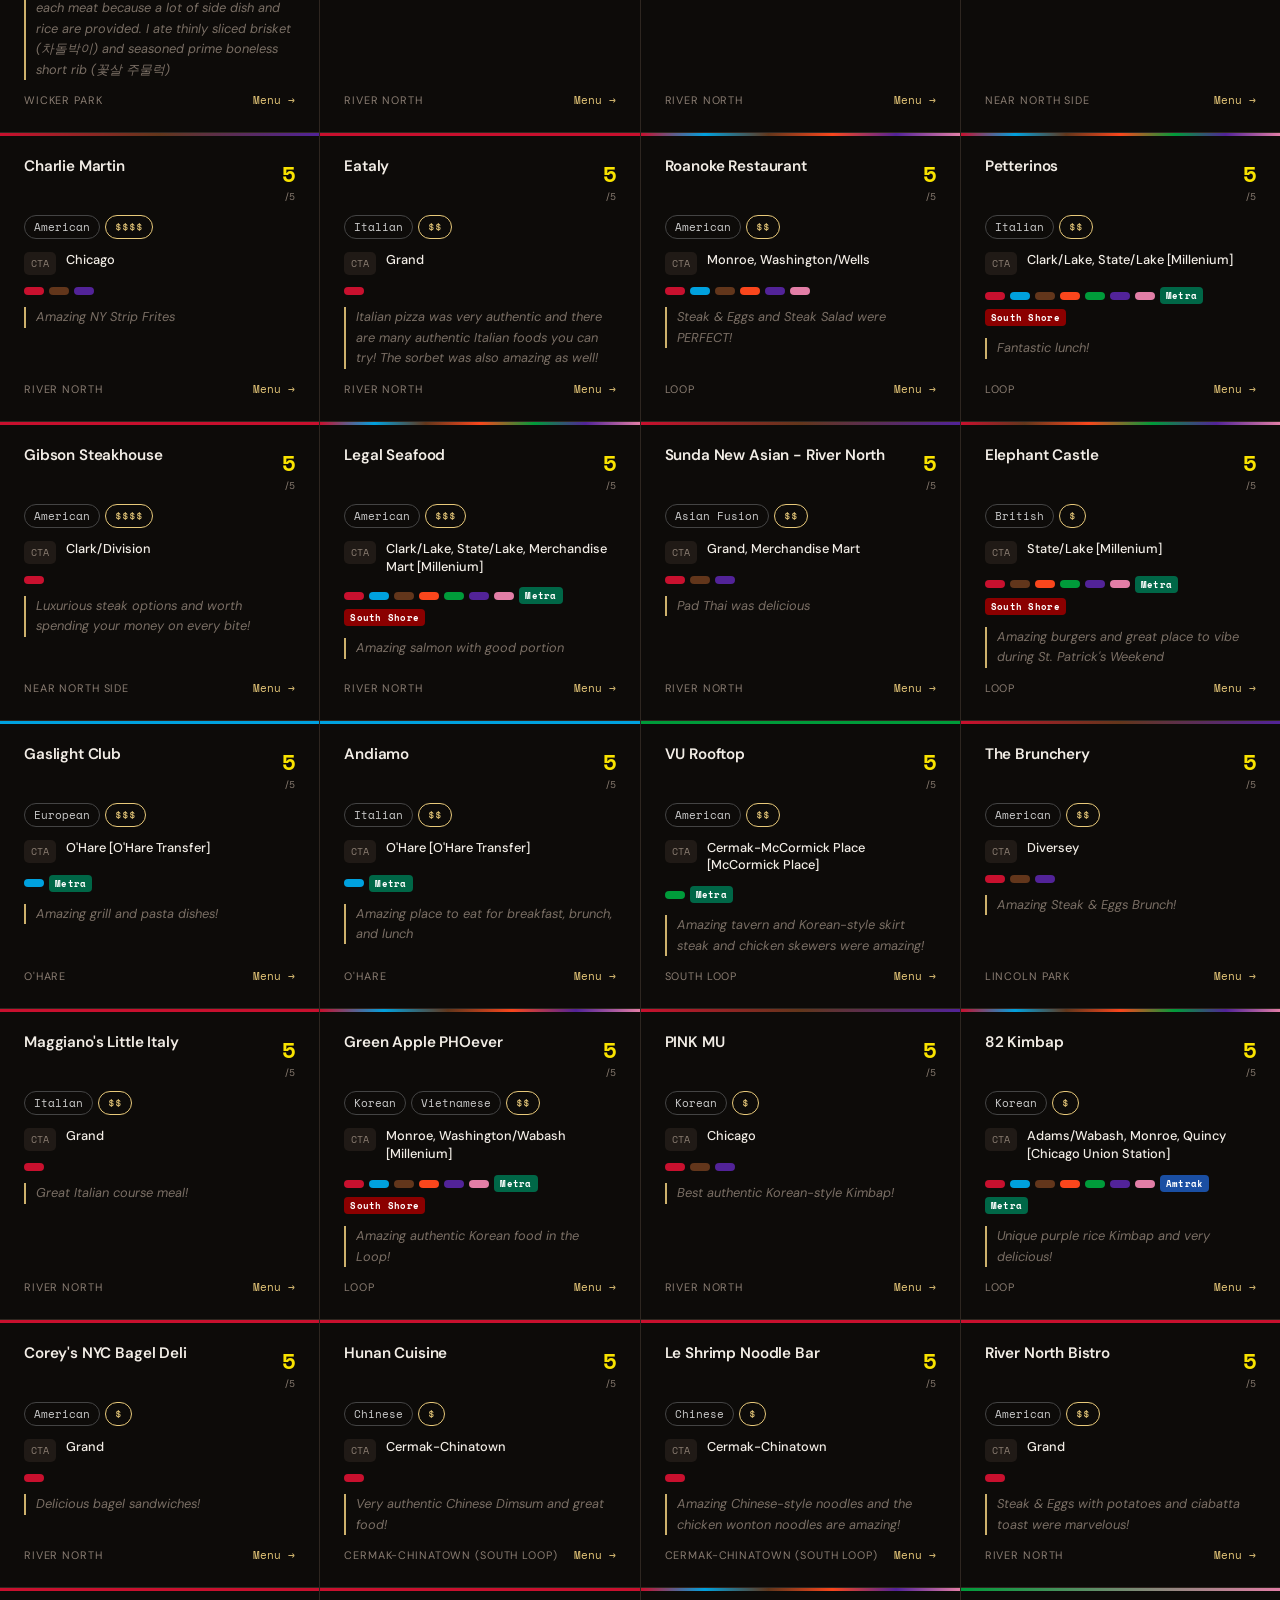
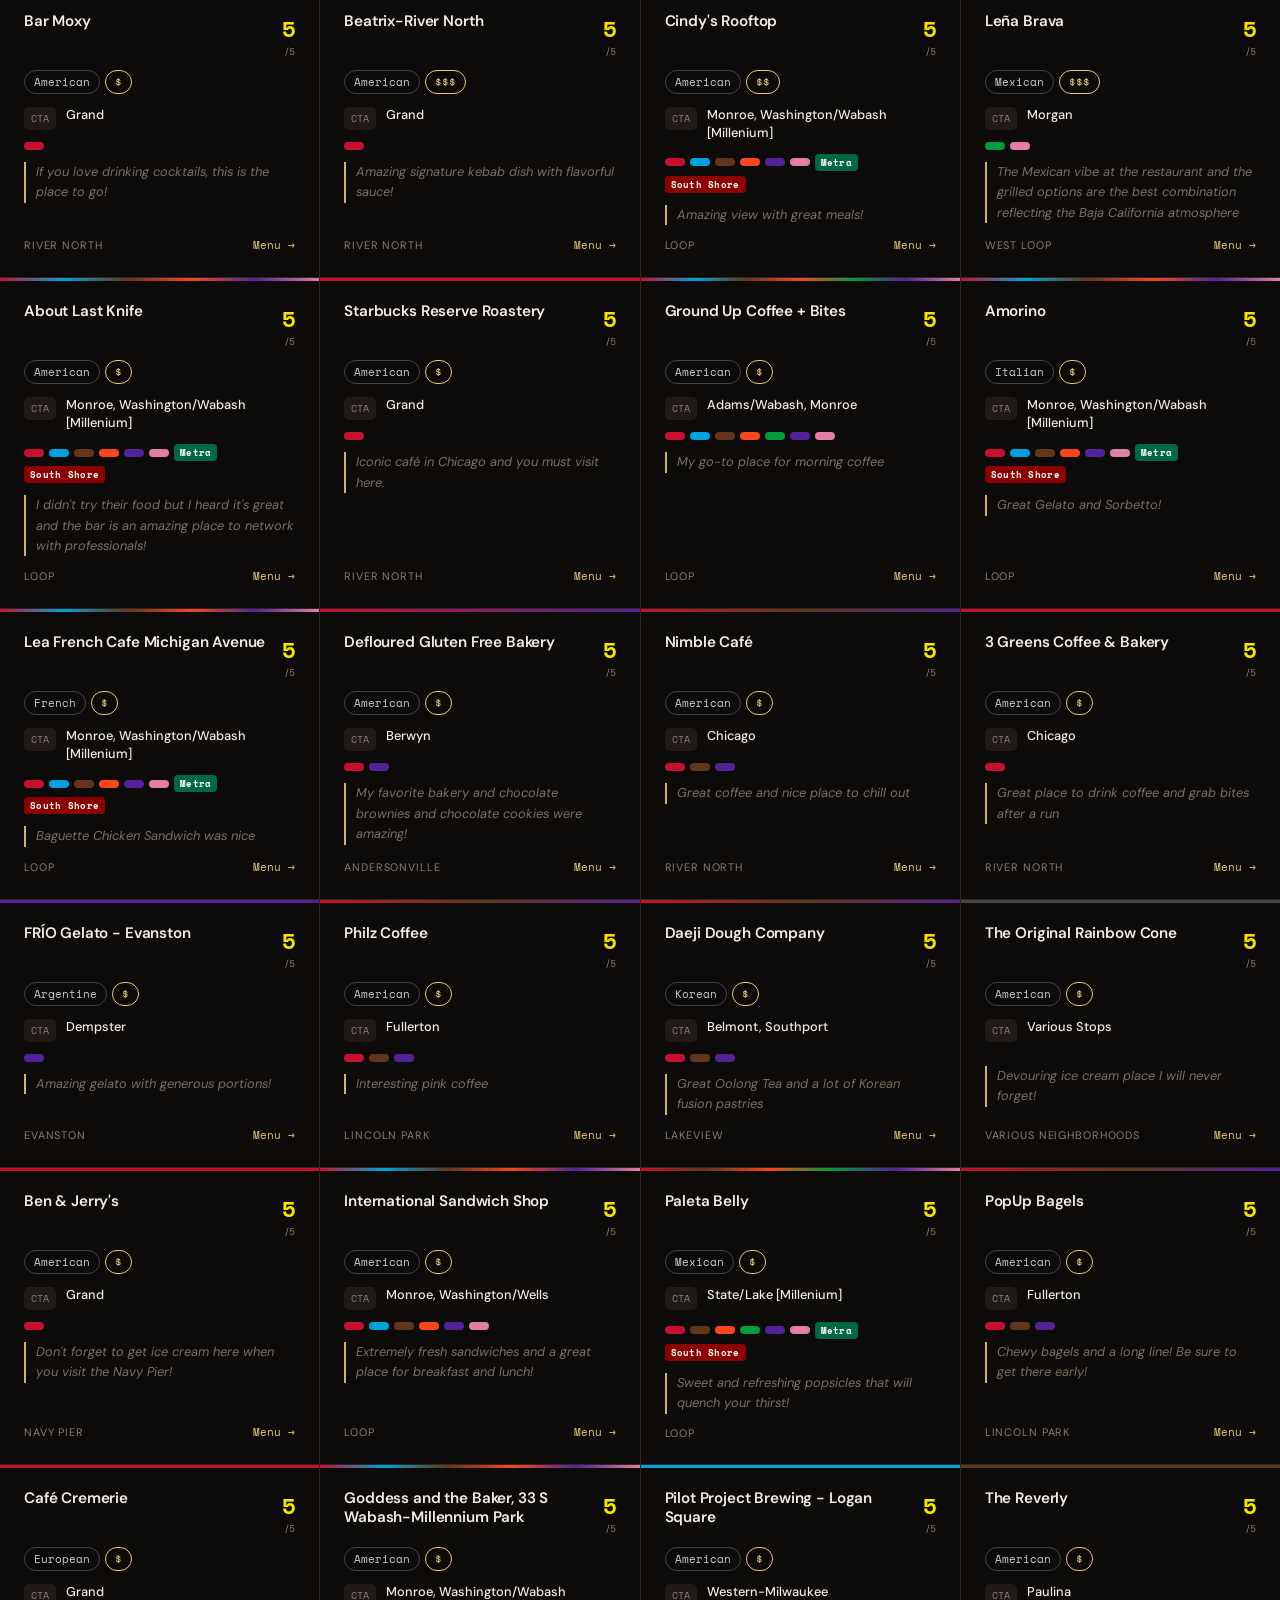
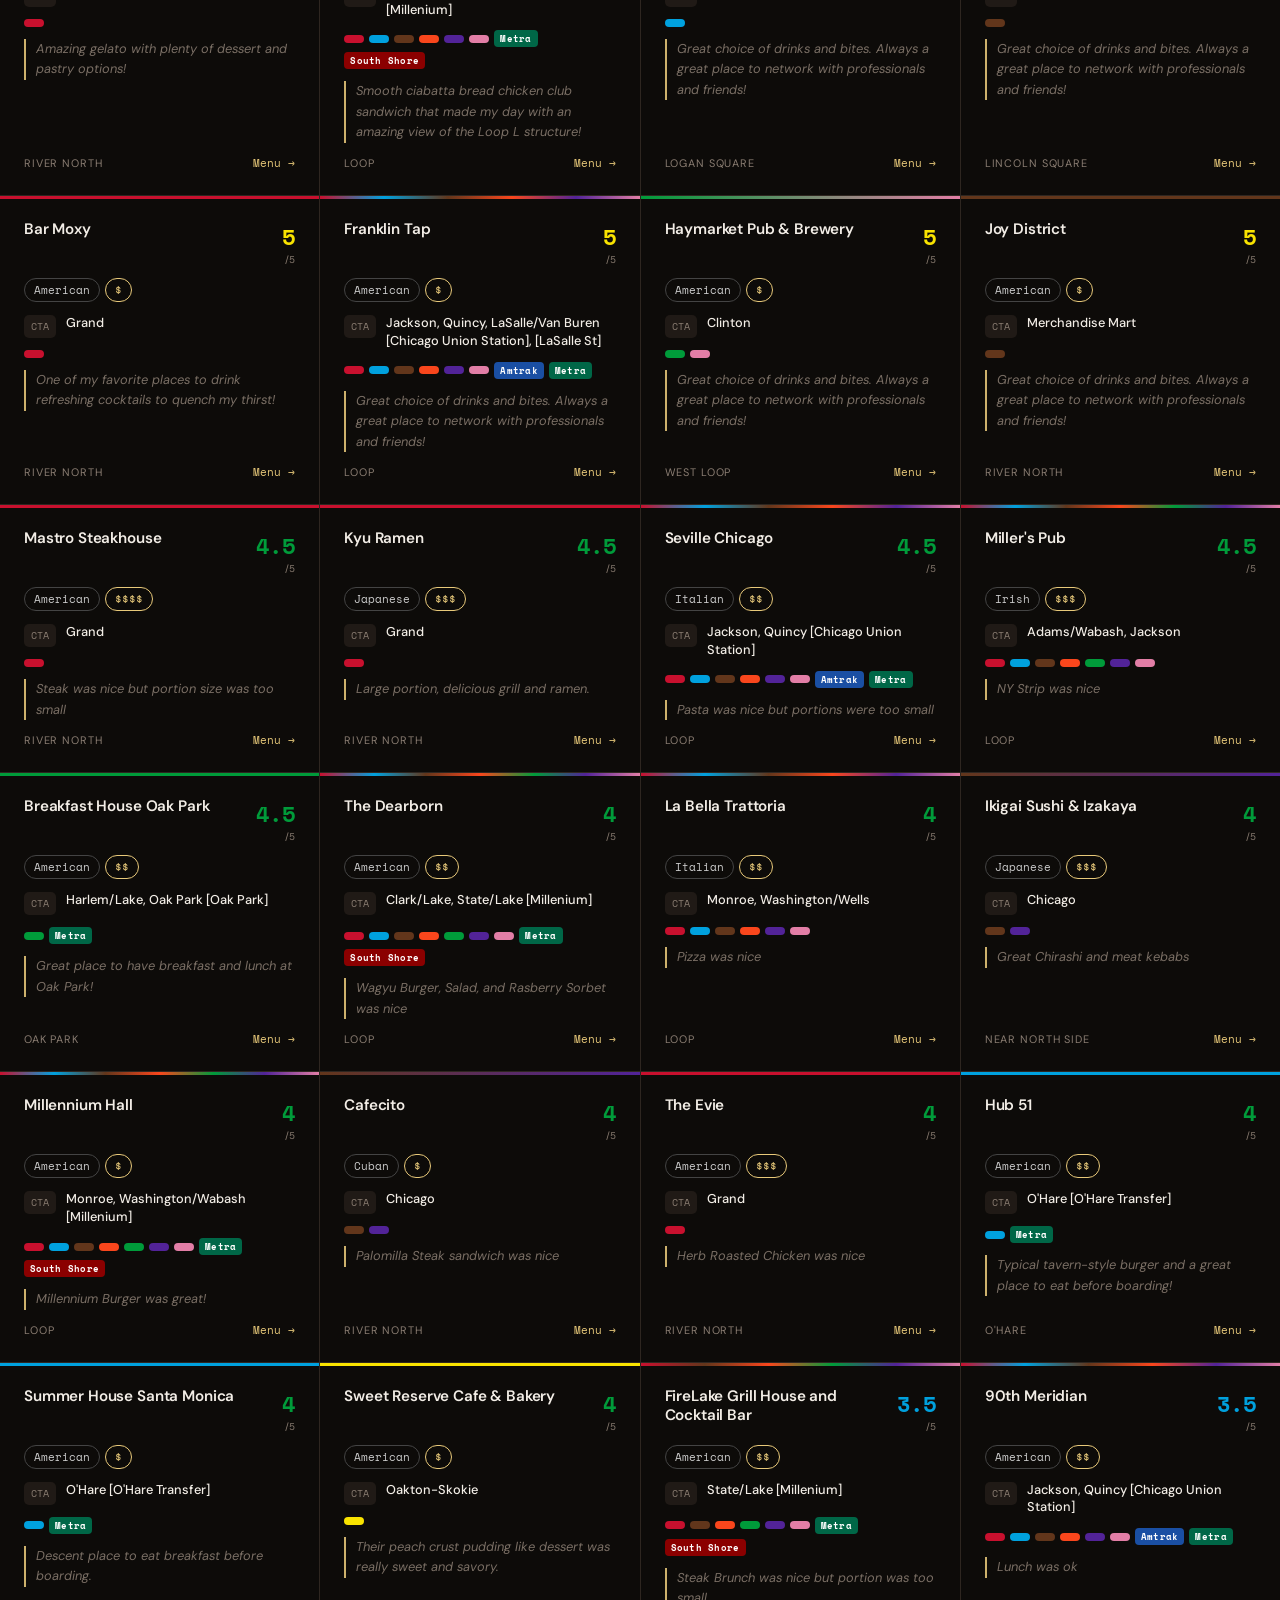
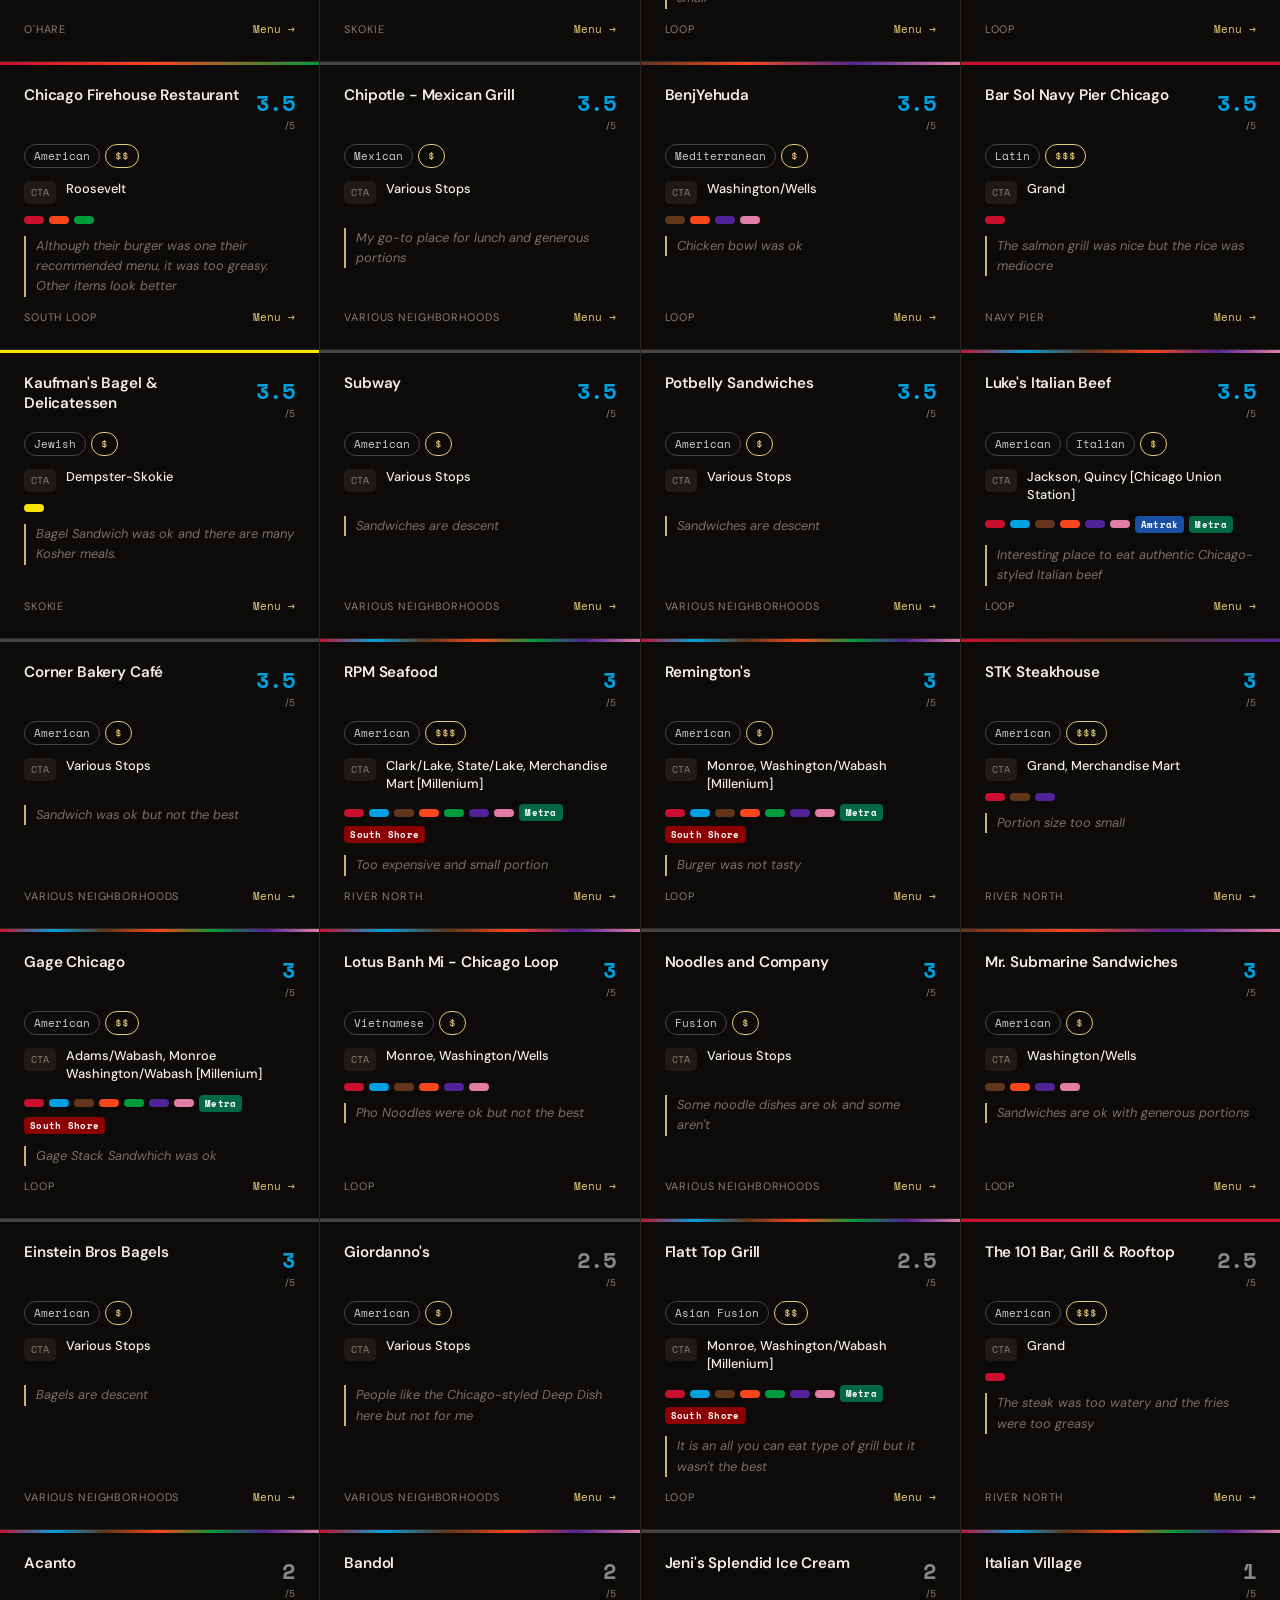
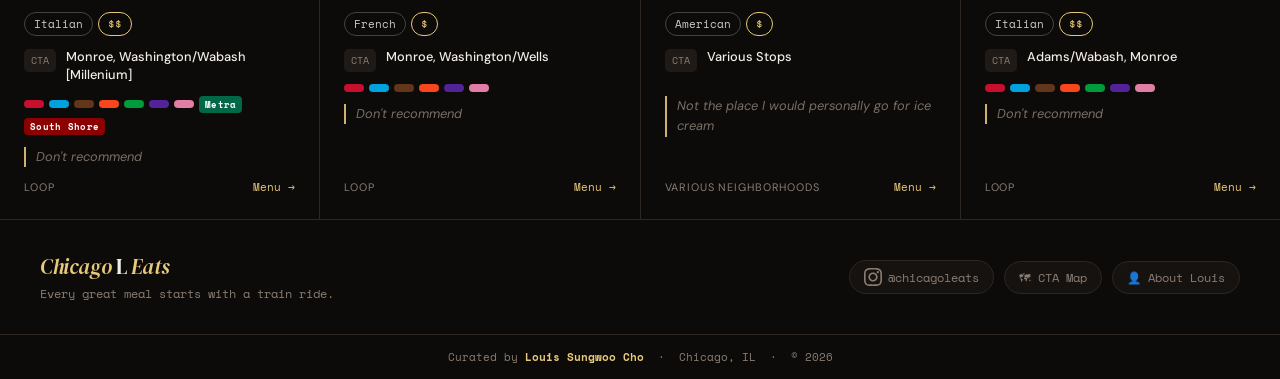
==== commit e4524087: "changed style" ====
--- a/index.html
+++ b/index.html
@@ -263,7 +263,7 @@
     </div>
   </div>
   <div class="footer-bottom">
-    <span>Curated by <strong>Louis Sungwoo Cho</strong> &nbsp;·&nbsp; Chicago, IL &nbsp;·&nbsp; © 2025</span>
+    <span>Curated by <strong>Louis Sungwoo Cho</strong> &nbsp;·&nbsp; Chicago, IL &nbsp;·&nbsp; © 2026</span>
   </div>
 </footer>
 
--- a/styles.css
+++ b/styles.css
@@ -186,23 +186,23 @@
 }
 
 .hero-stats {
-  display: flex;
-  gap: 40px;
-  justify-content: center;
-  margin-top: 44px;
-  flex-wrap: wrap;
+  display: grid;
+  grid-template-columns: repeat(4, 1fr);
+  width: 100%;
+  max-width: 480px;
+  margin: 44px auto 0;
 }
 
 .stat {
   text-align: center;
-  padding: 0 20px;
+  padding: 0 8px;
   border-right: 1px solid rgba(232,201,122,0.15);
 }
 .stat:last-child { border-right: none; }
 
 .stat-n {
   font-family: 'Space Mono', monospace;
-  font-size: 2.2rem;
+  font-size: clamp(1.3rem, 4vw, 2.2rem);
   font-weight: 700;
   color: var(--accent);
   text-shadow: 0 0 24px rgba(232,201,122,0.25);
@@ -211,12 +211,13 @@
 
 .stat-l {
   font-family: 'DM Sans', sans-serif;
-  font-size: 0.68rem;
+  font-size: clamp(0.52rem, 1.4vw, 0.68rem);
   color: rgba(242,237,230,0.55);
   text-transform: uppercase;
-  letter-spacing: 0.14em;
+  letter-spacing: 0.1em;
   margin-top: 4px;
   font-weight: 400;
+  white-space: nowrap;
 }
 
 
@@ -358,9 +359,15 @@
 .grid { display: grid; grid-template-columns: repeat(auto-fill, minmax(300px, 1fr)); gap: 1px; background: var(--border); }
 .card {
   background: var(--bg); padding: 24px; display: flex; flex-direction: column;
-  gap: 12px; cursor: pointer; transition: background 0.15s; position: relative; overflow: hidden;
-}
-.card:hover { background: var(--surface); }
+  gap: 12px; cursor: pointer;
+  transition: background 0.2s, transform 0.2s, box-shadow 0.2s;
+  position: relative; overflow: hidden;
+}
+.card:hover {
+  background: var(--card-hover);
+  transform: translateY(-2px);
+  box-shadow: 0 8px 32px rgba(0,0,0,0.25);
+}
 .card-accent-bar { position: absolute; top: 0; left: 0; right: 0; height: 3px; }
 .card-header { display: flex; justify-content: space-between; align-items: flex-start; gap: 12px; }
 .card-name {
@@ -721,6 +728,68 @@
   100% { transform: translateY(100vh) rotate(720deg) scale(0.5); opacity: 0; }
 }
 
+/* ================================================================
+   EDITORIAL & FEMININE REFINEMENTS
+   ================================================================ */
+
+/* Elegant italic serif section titles */
+.gallery-title, .l-train-title, .map-title {
+  font-family: 'DM Serif Display', serif !important;
+  font-style: italic;
+  font-size: 1.4rem;
+  color: var(--accent);
+  letter-spacing: -0.01em;
+}
+.gallery-subtitle, .l-train-subtitle {
+  font-family: 'DM Sans', sans-serif;
+  font-size: 0.82rem;
+  color: var(--muted);
+  margin-top: 6px;
+  font-weight: 300;
+  letter-spacing: 0.02em;
+}
+
+/* Warm modal title */
+.modal-title {
+  font-family: 'DM Serif Display', serif;
+  font-style: italic;
+  font-size: 1.45rem;
+  font-weight: 400;
+  line-height: 1.2;
+  padding-right: 40px;
+}
+
+/* Footer logo serif */
+.footer-logo {
+  font-family: 'DM Serif Display', serif !important;
+  font-style: italic;
+  font-size: 1.3rem !important;
+  font-weight: 400 !important;
+  color: var(--accent);
+  letter-spacing: 0;
+}
+.footer-logo span { color: var(--text); font-style: normal; }
+
+/* Warmer card comment */
+.card-comment {
+  font-size: 0.8rem; color: var(--muted); line-height: 1.6;
+  font-style: italic; border-left: 2px solid var(--accent);
+  padding-left: 10px; opacity: 0.88;
+}
+
+/* Warm scroll indicator */
+.scroll-indicator { color: rgba(232,201,122,0.45); }
+.scroll-indicator:hover { color: rgba(232,201,122,0.85); }
+
+/* Smooth scroll */
+html { scroll-behavior: smooth; }
+
+/* No-results elegant */
+.no-results {
+  padding: 80px 40px; text-align: center; color: var(--muted);
+  font-family: 'DM Serif Display', serif; font-style: italic; font-size: 1.1rem;
+}
+
 /* ---- ENHANCED FOOTER ---- */
 footer { padding: 0; border-top: 1px solid var(--border); font-family: 'Space Mono', monospace; }
 .footer-inner {
@@ -859,9 +928,9 @@
   .l-train-section { padding: 32px 16px; }
 }
 @media (max-width: 640px) {
-  .hero { padding: 40px 20px; height: calc(100vh - 6px); min-height: 500px; }
-  .hero-stats { gap: 16px; }
-  .hero-stats .stat-n { font-size: 1.5rem; }
+  .hero { padding: 40px 16px; height: calc(100vh - 6px); min-height: 500px; }
+  /* Stats: keep 4 columns, just tighter */
+  .hero-stats { max-width: 100%; margin-top: 32px; }
   .controls { padding: 14px 16px; }
   .lines-legend { padding: 14px 16px; }
   .map-section { padding: 24px 16px; }
@@ -871,7 +940,9 @@
   .grid { grid-template-columns: 1fr; }
   .modal-body, .modal-hero { padding-left: 18px; padding-right: 18px; }
   .surprise-modal { padding: 28px 18px; }
-  .footer-inner { padding: 24px 20px; }
+  .footer-inner { padding: 24px 20px; flex-direction: column; align-items: flex-start; gap: 24px; }
   .footer-bottom { padding: 12px 20px; }
   .theme-toggle { top: 10px; right: 10px; }
-}
+  .hero p { font-size: 0.95rem; }
+}
+
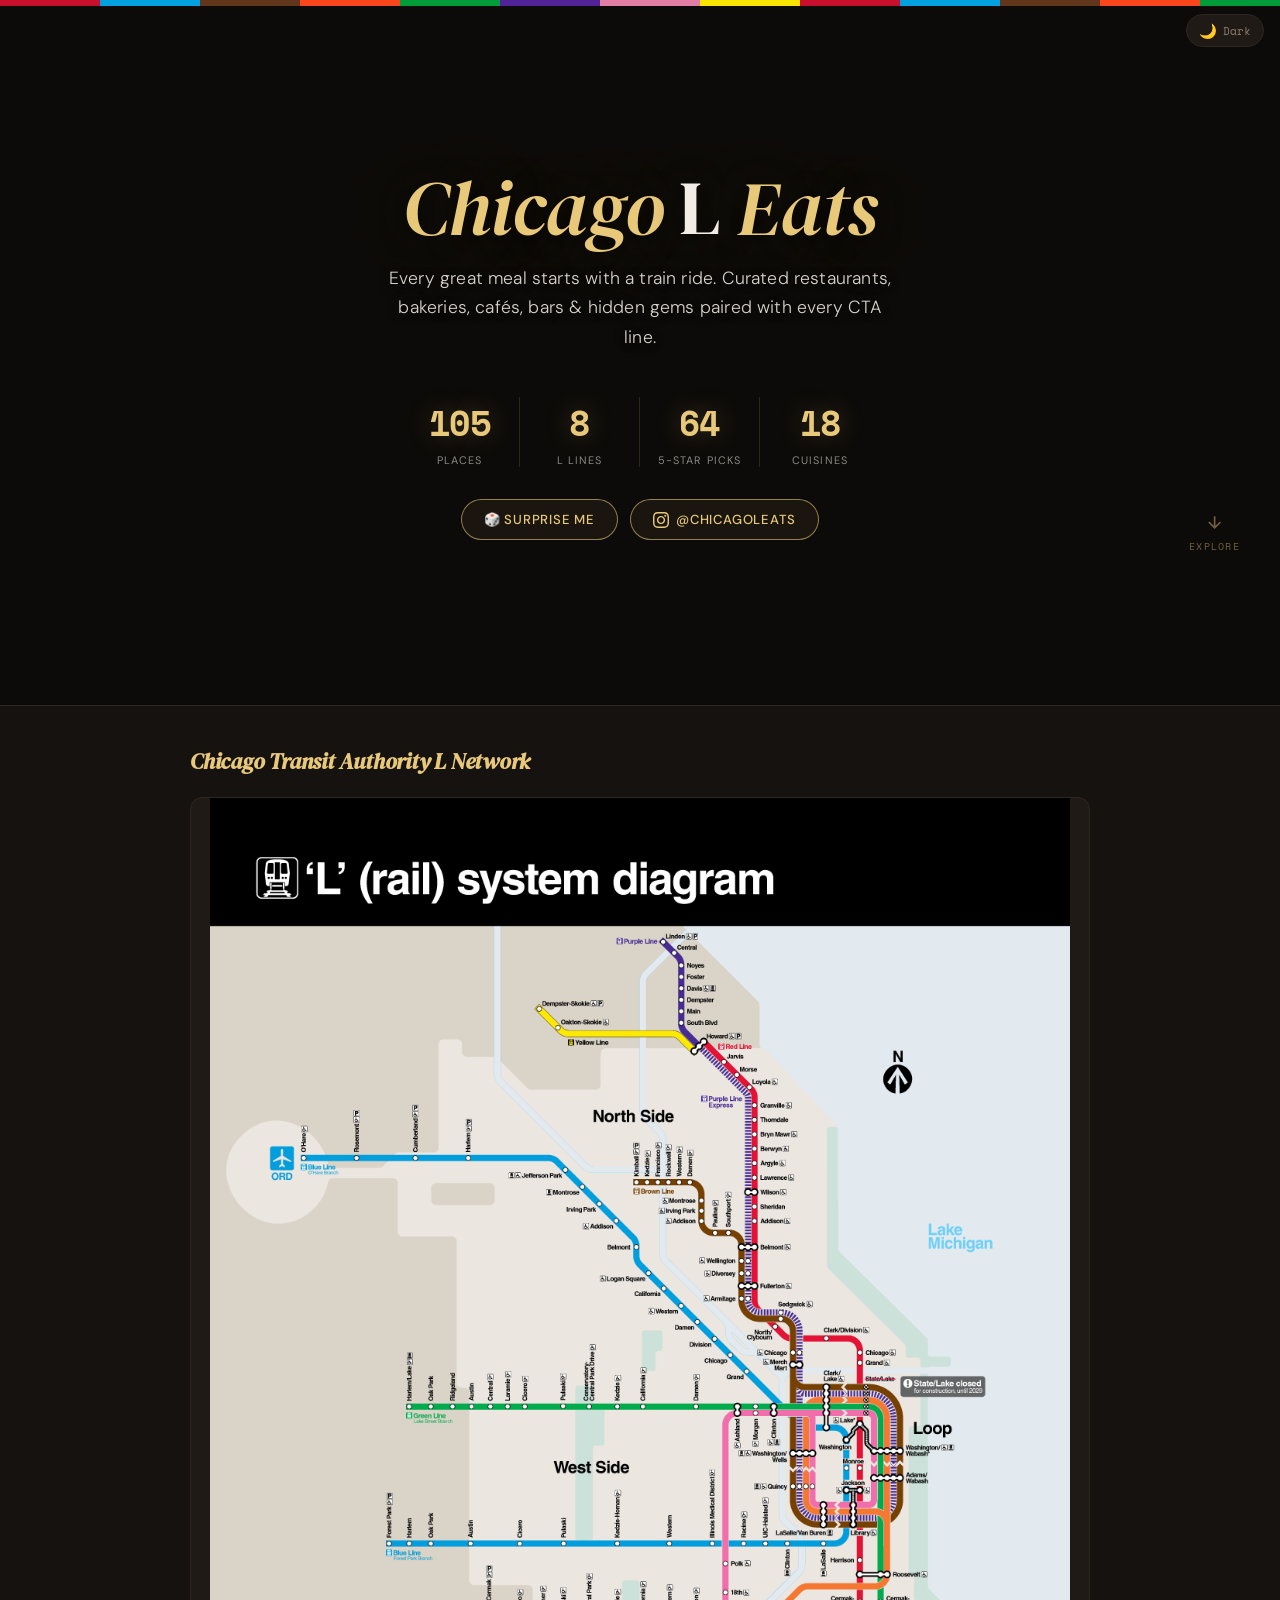
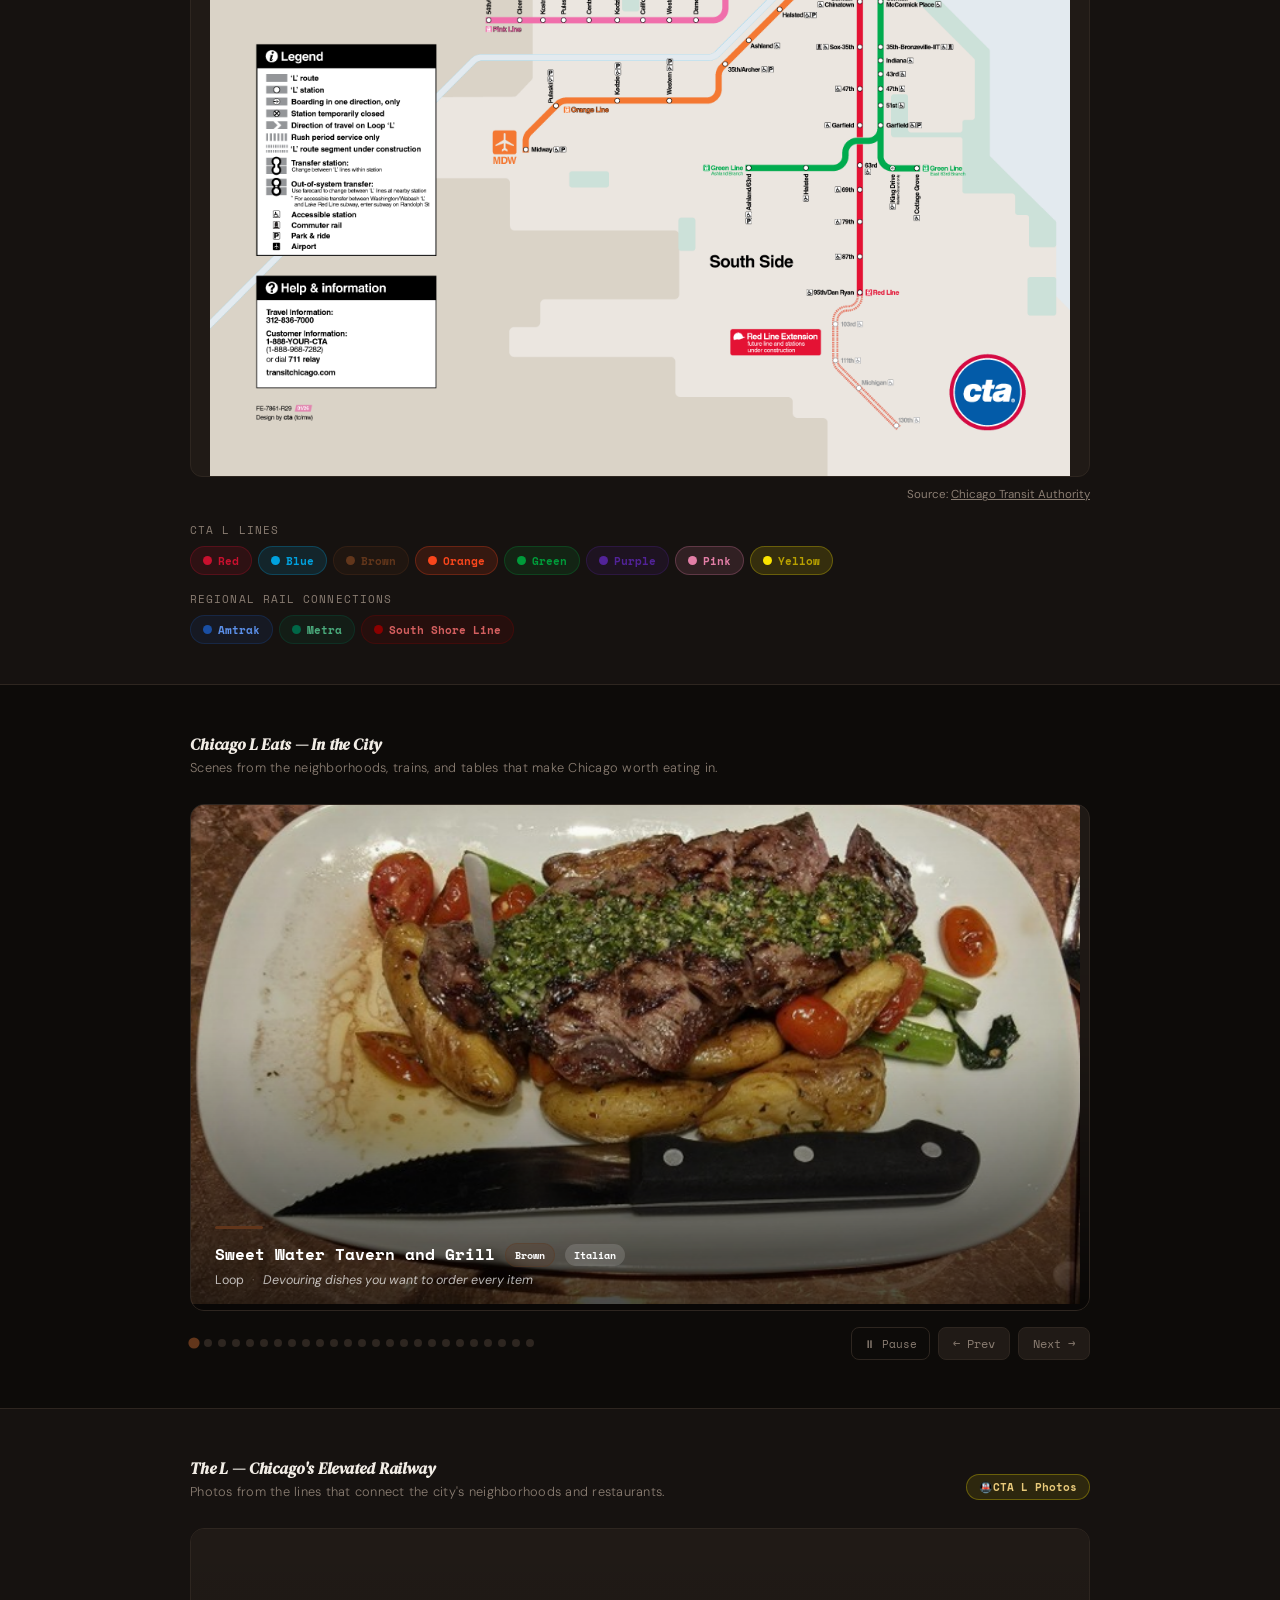
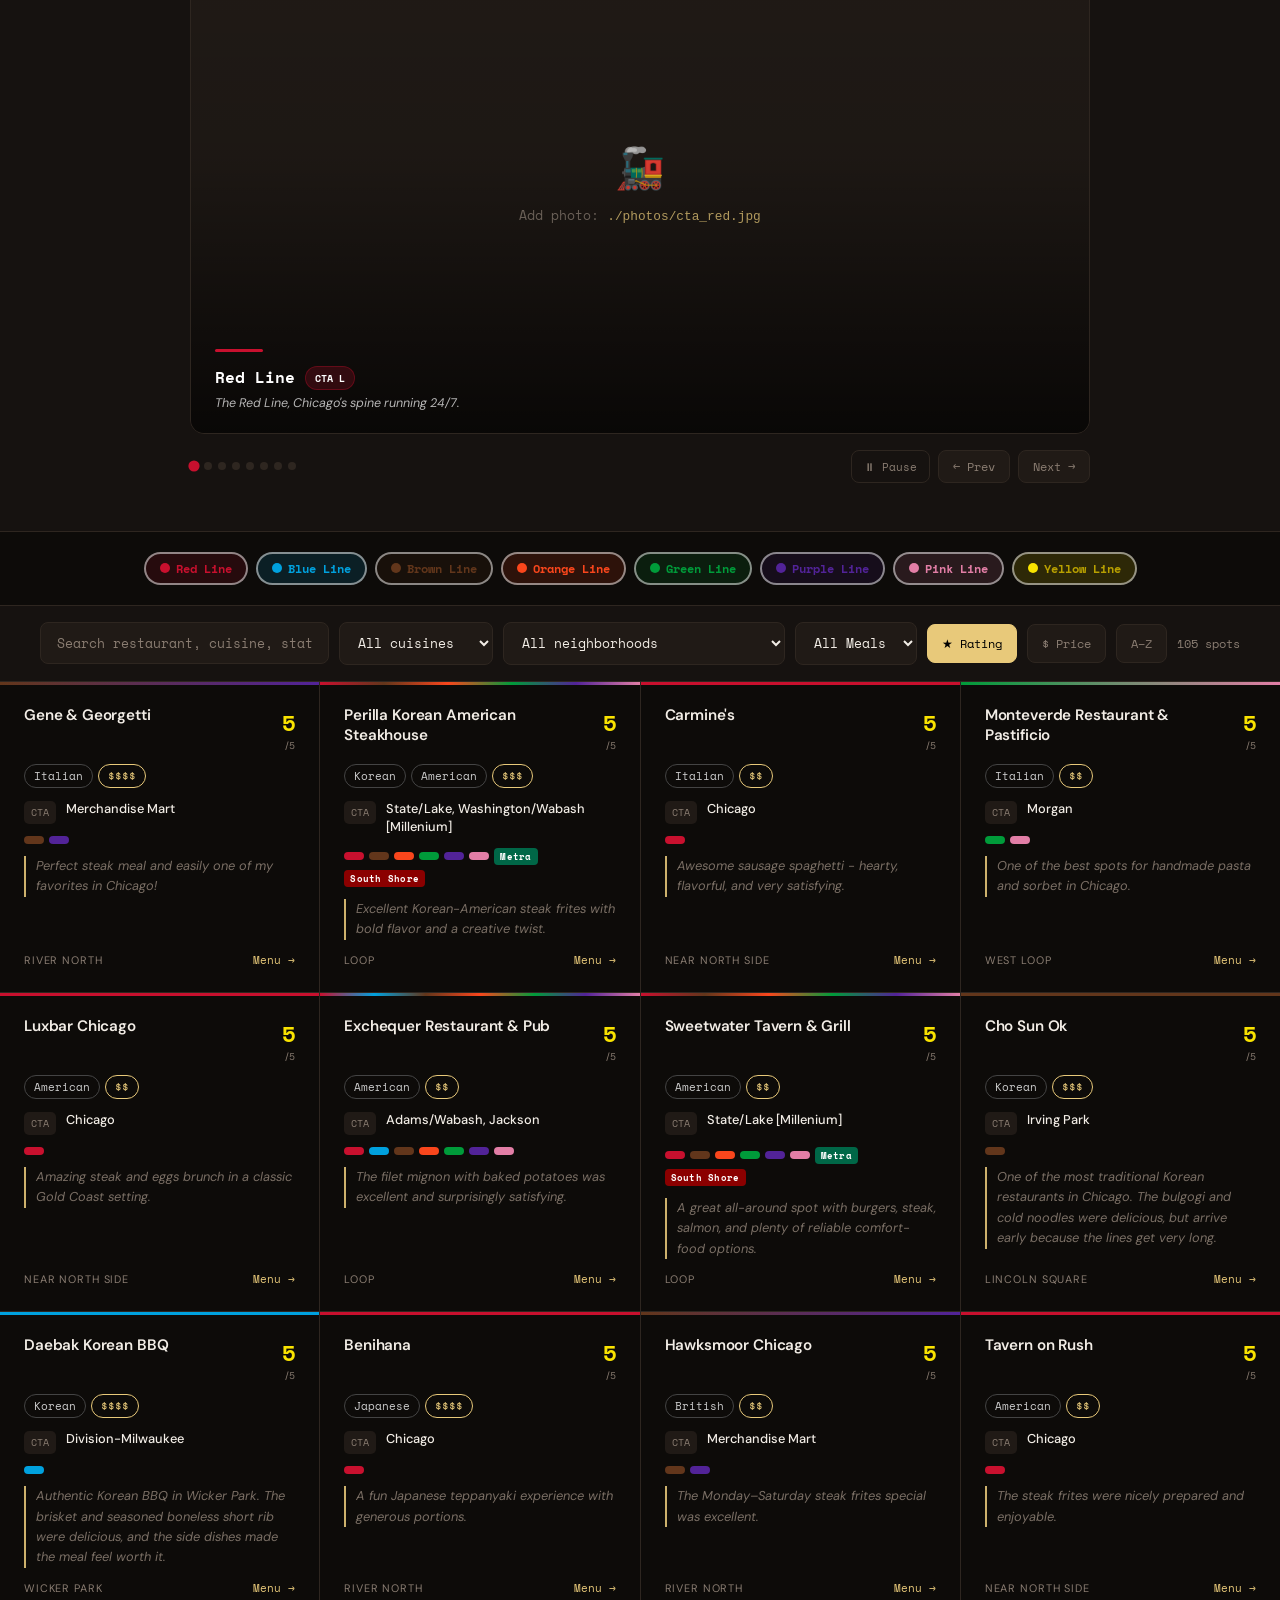
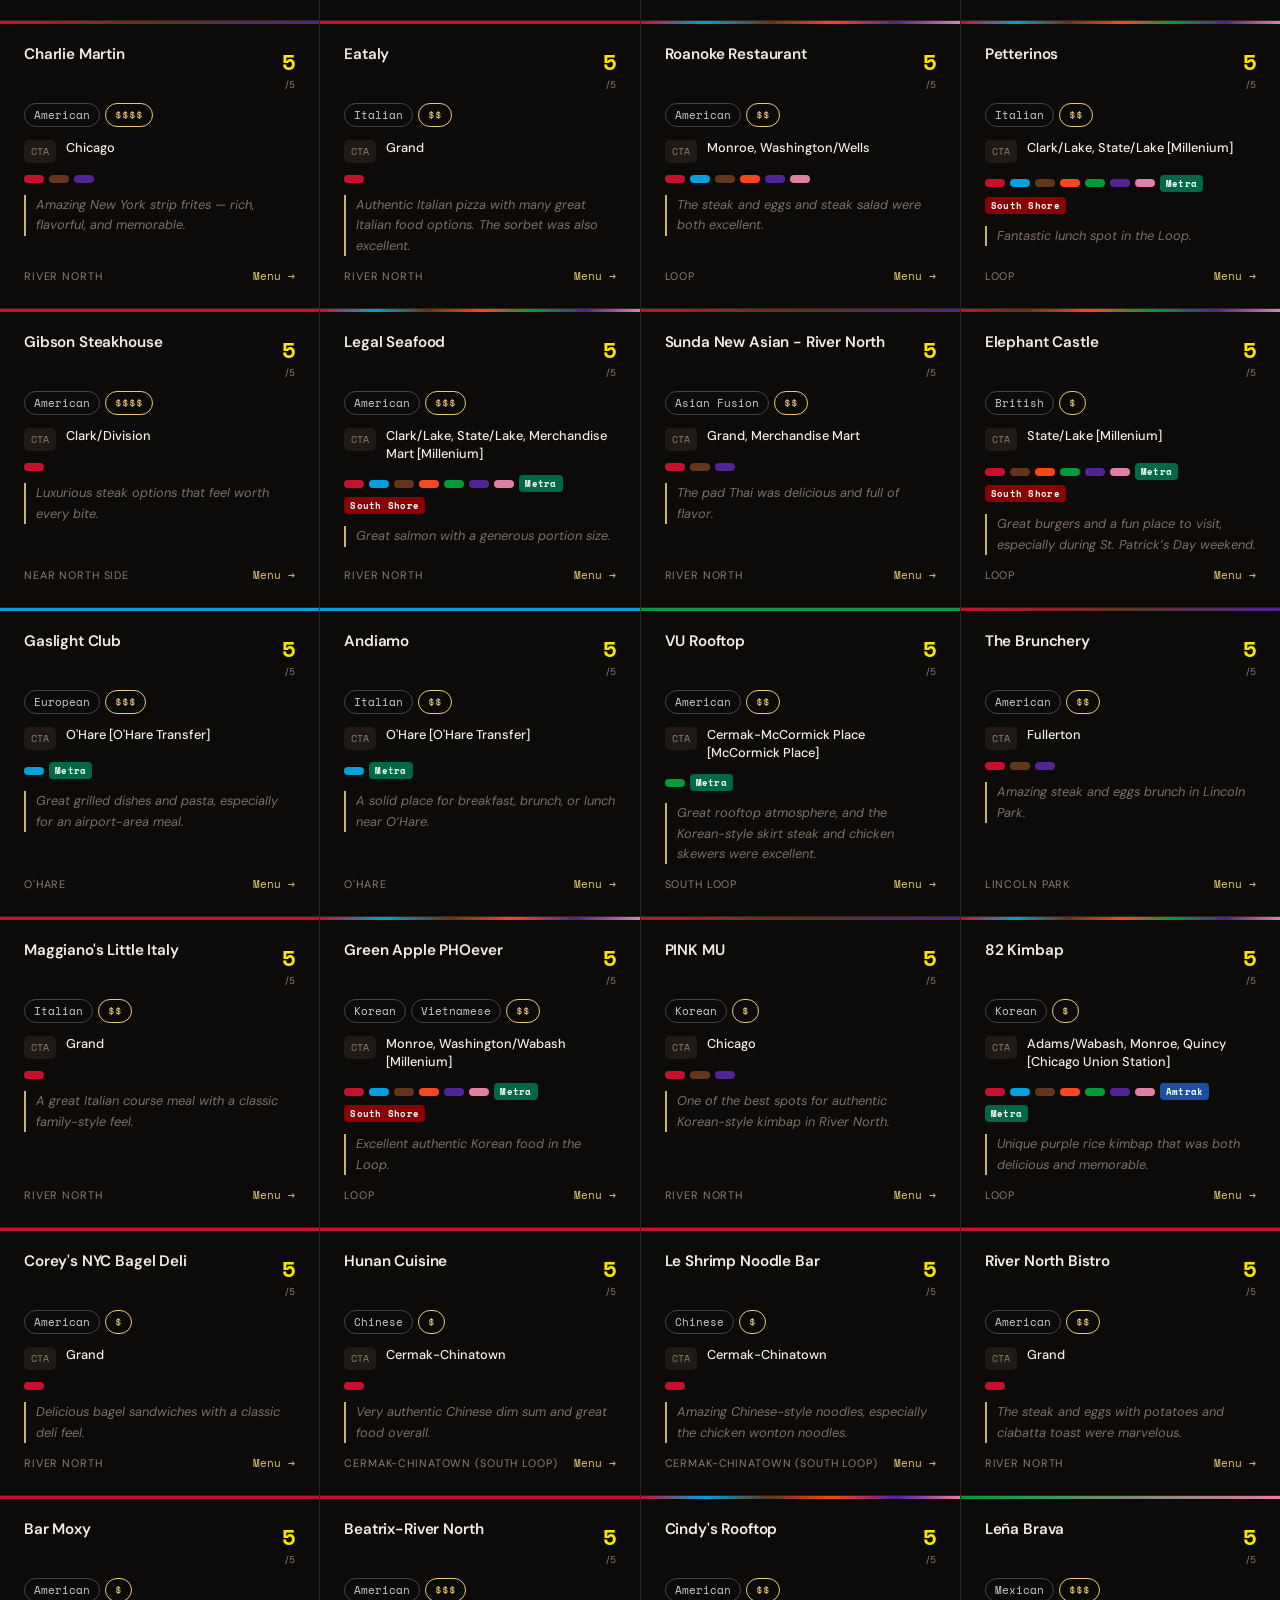
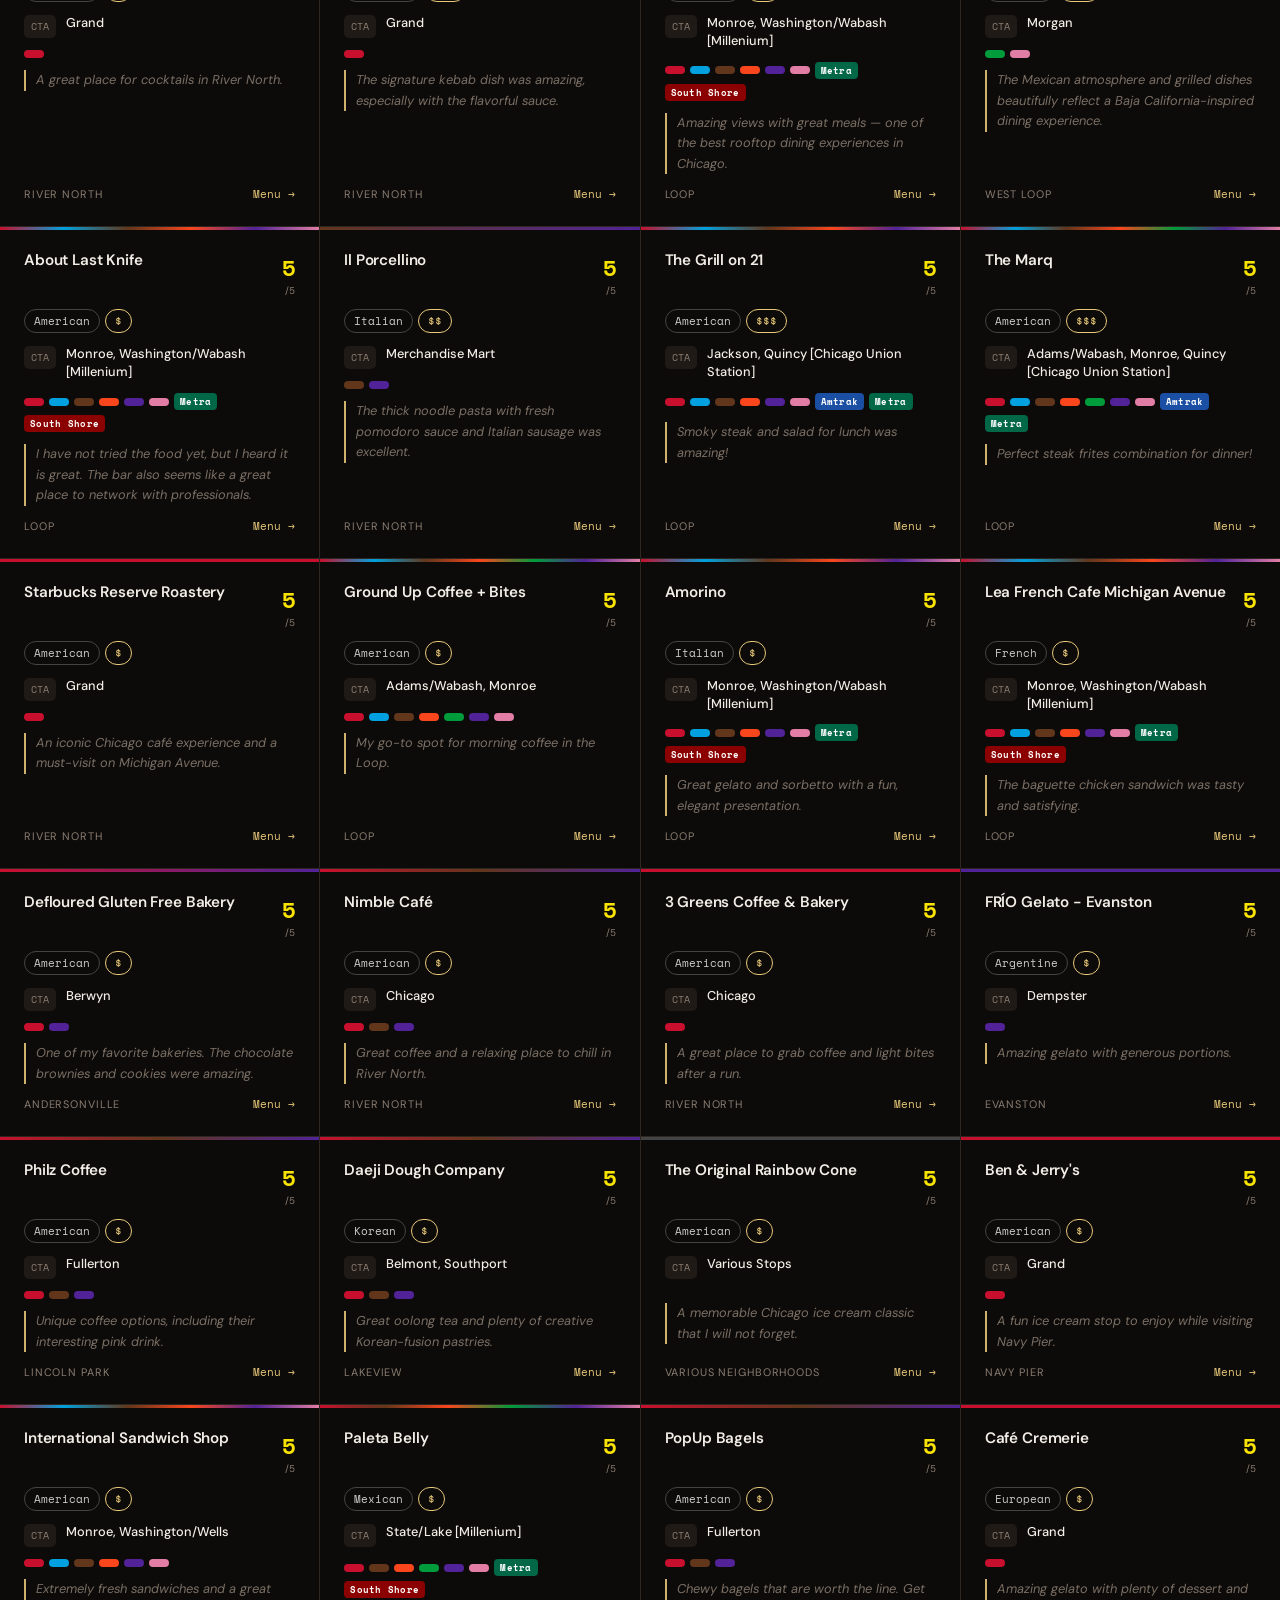
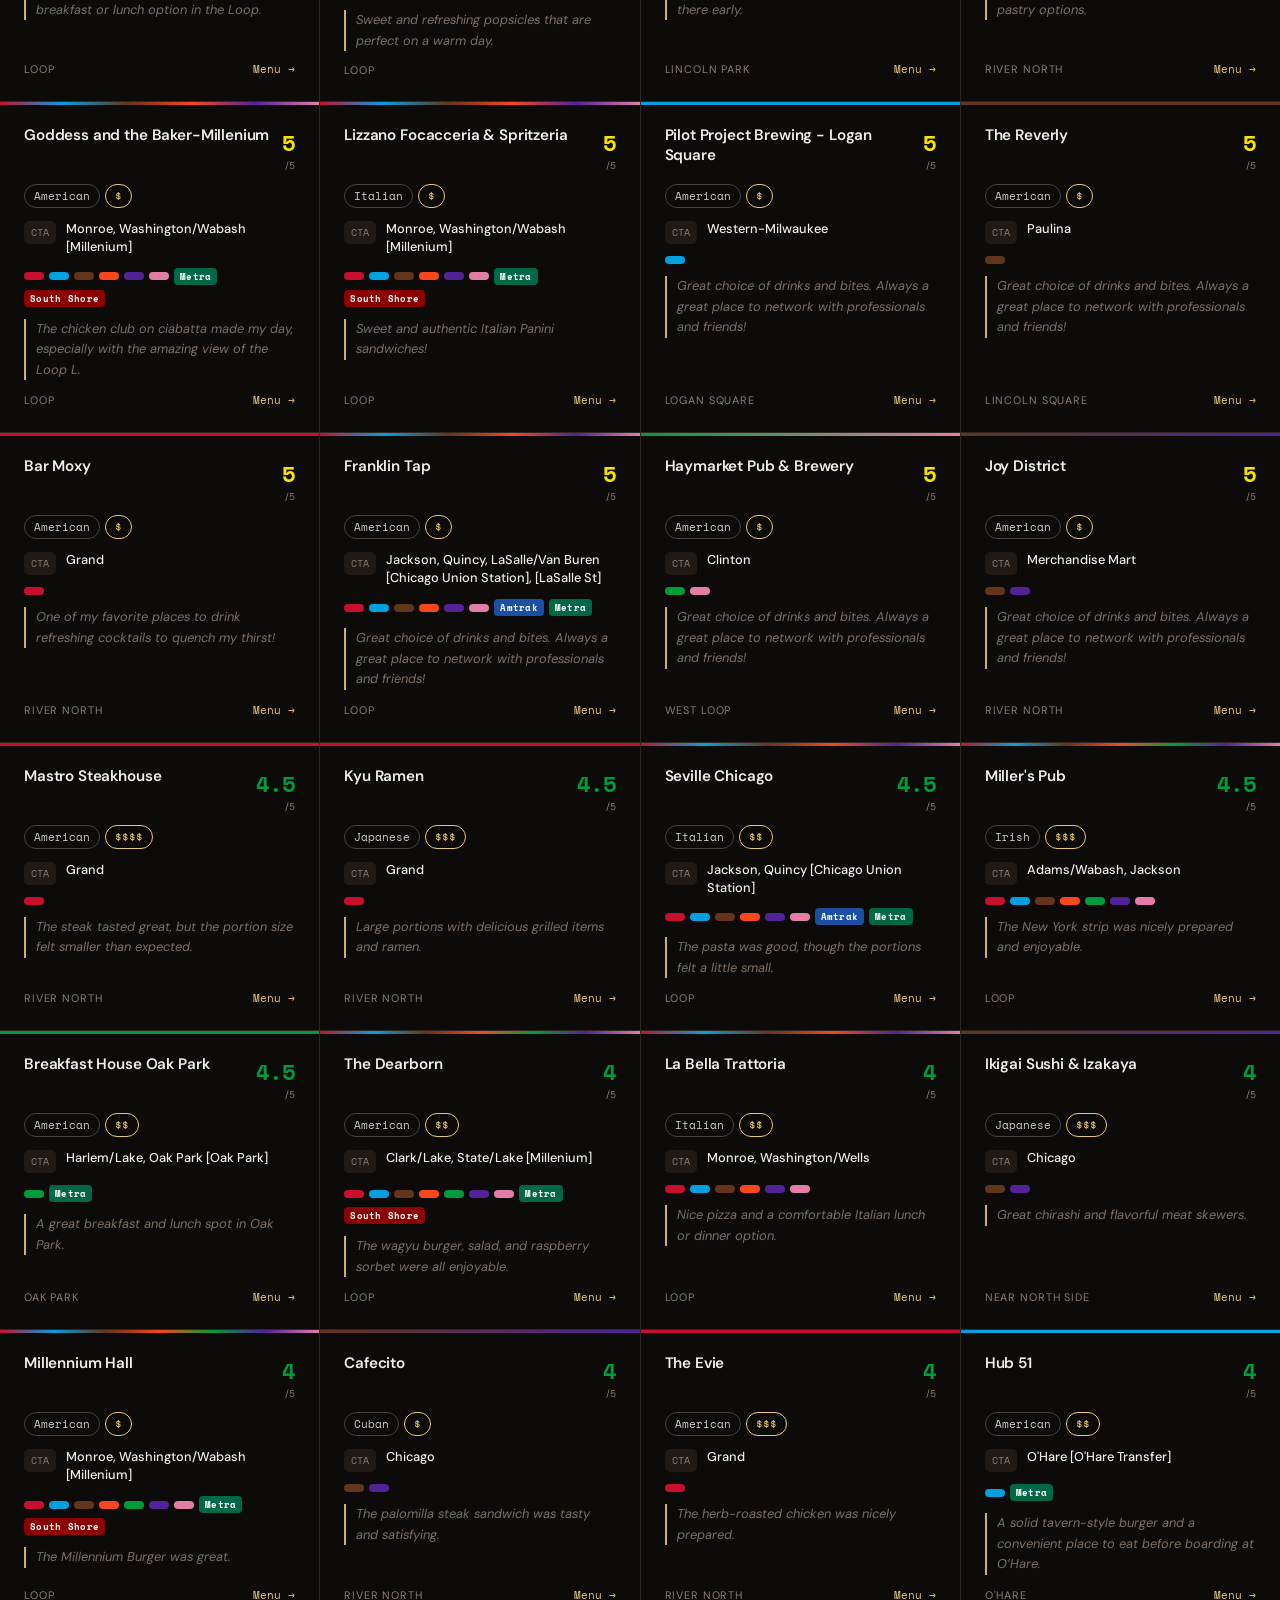
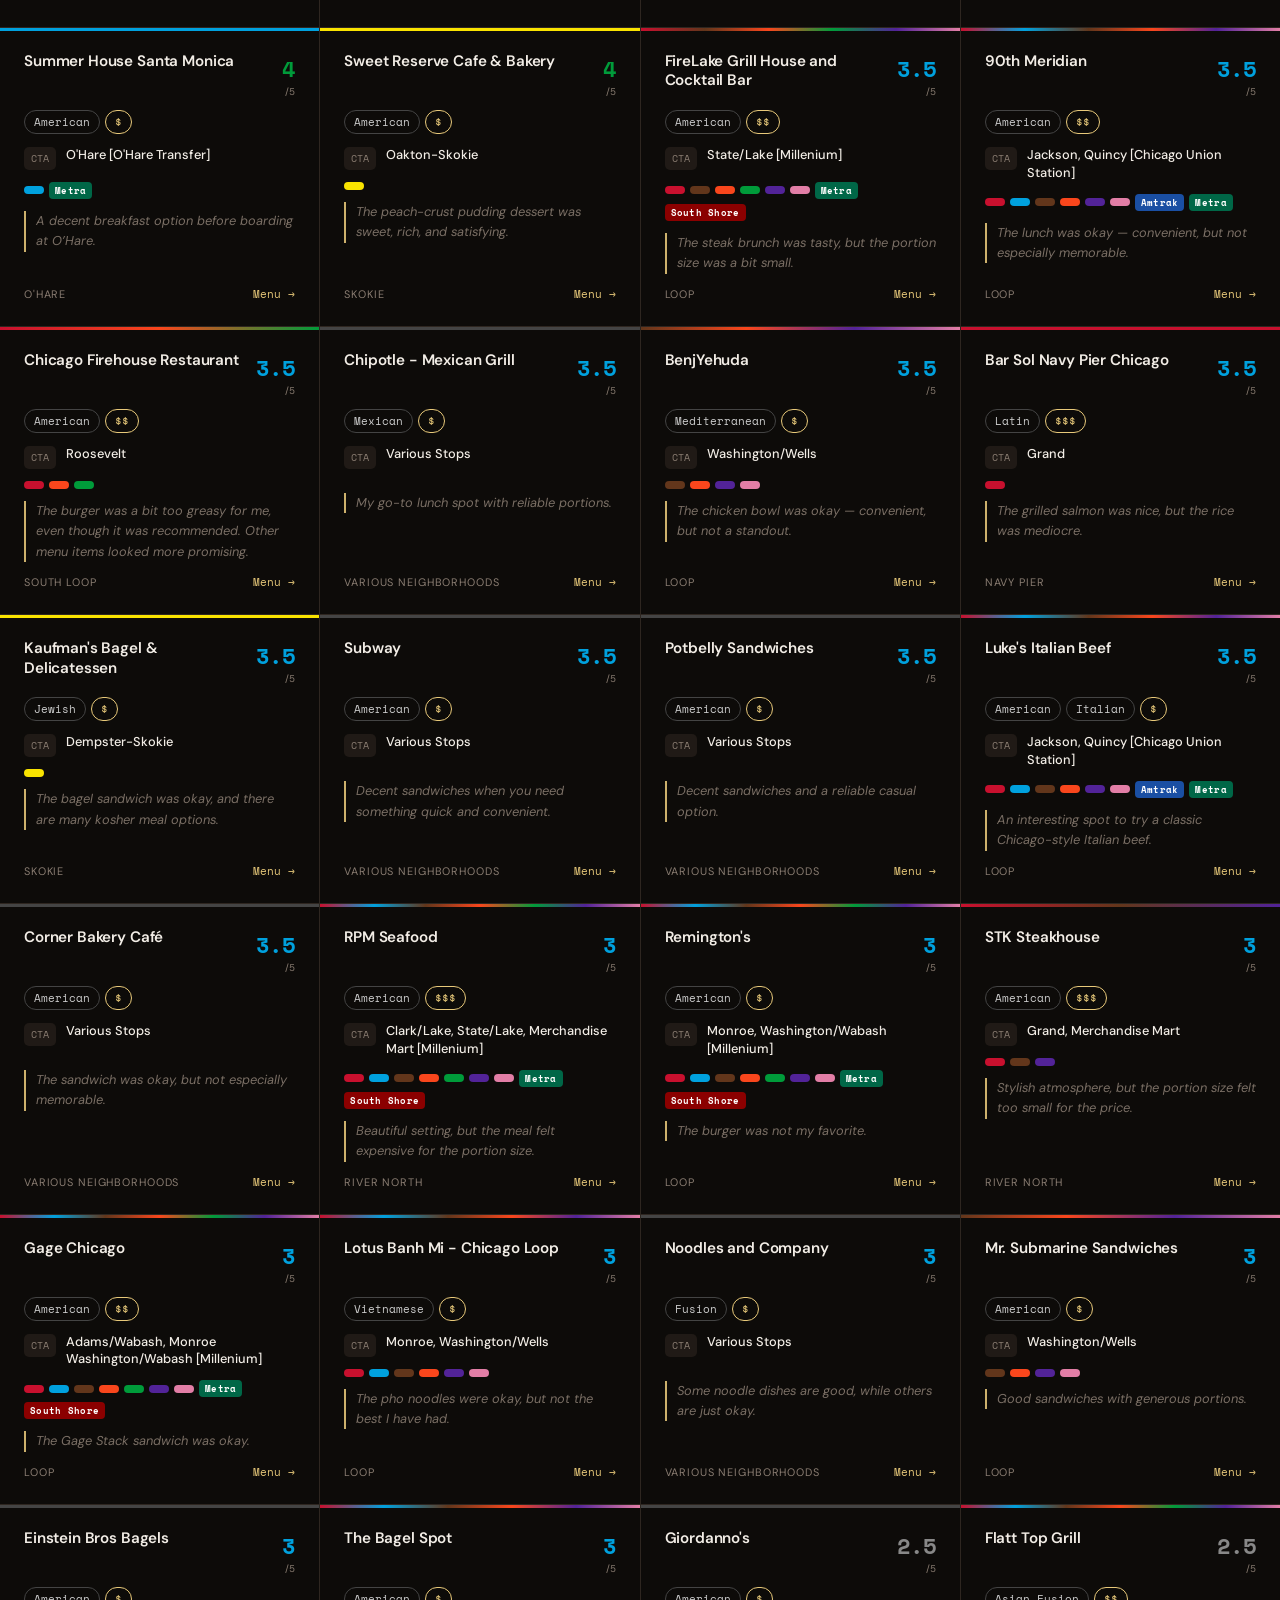
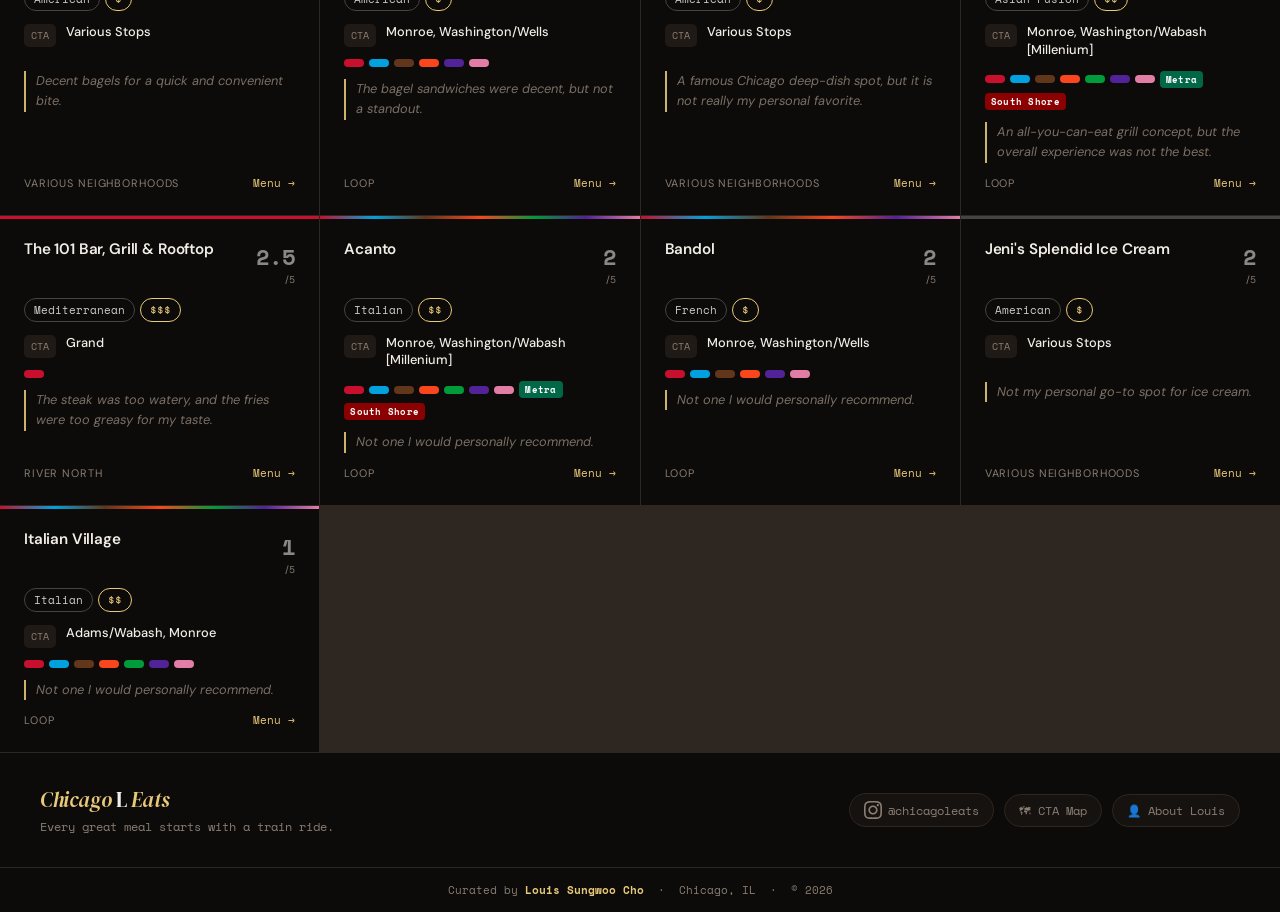
==== commit 642a65b1: "add" ====
--- a/index.html
+++ b/index.html
@@ -51,7 +51,7 @@
   <h1>Chicago <span>L</span> Eats</h1>
   <p>Every great meal starts with a train ride. Curated restaurants, bakeries, cafés, bars & hidden gems paired with every CTA line.</p>
   <div class="hero-stats">
-    <div class="stat"><div class="stat-n" id="stat-total">—</div><div class="stat-l">Restaurants</div></div>
+    <div class="stat"><div class="stat-n" id="stat-total">—</div><div class="stat-l">Places</div></div>
     <div class="stat"><div class="stat-n">8</div><div class="stat-l">L Lines</div></div>
     <div class="stat"><div class="stat-n" id="stat-5star">—</div><div class="stat-l">5-Star Picks</div></div>
     <div class="stat"><div class="stat-n" id="stat-cuisines">—</div><div class="stat-l">Cuisines</div></div>
